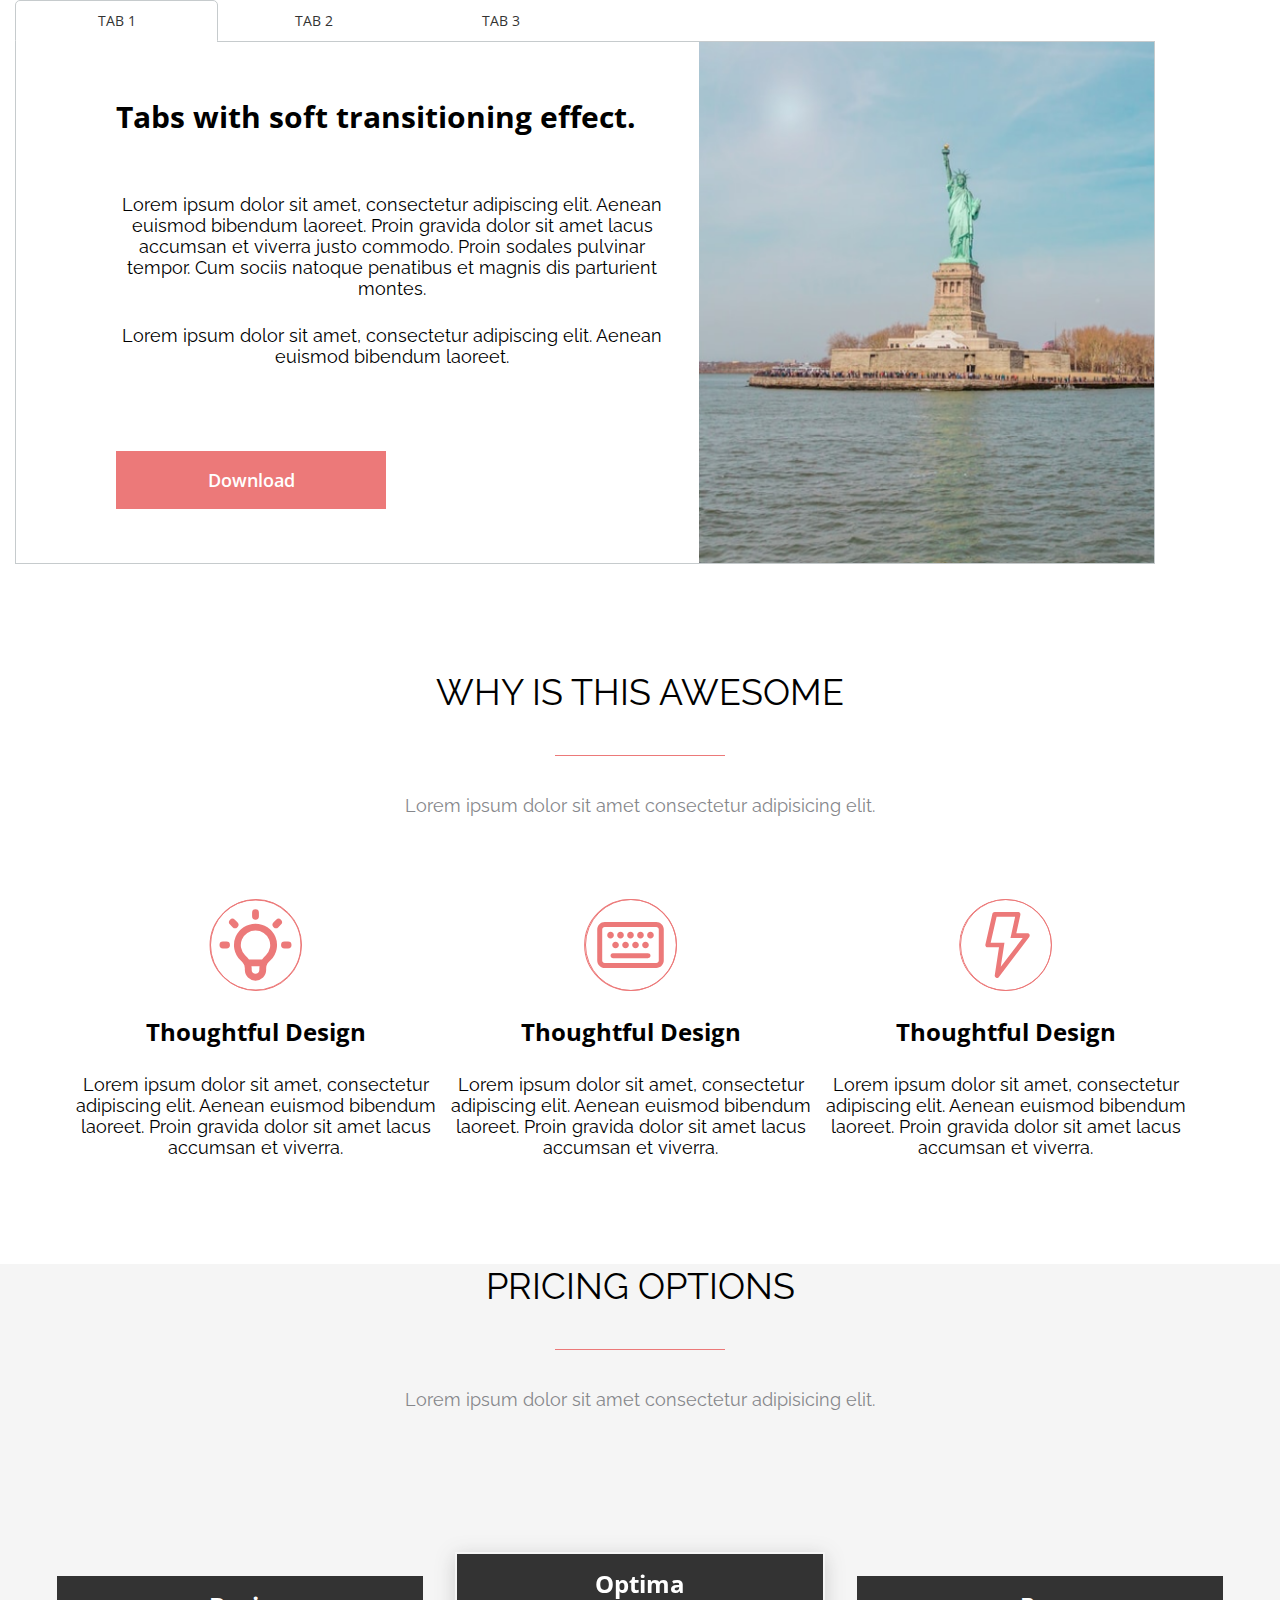
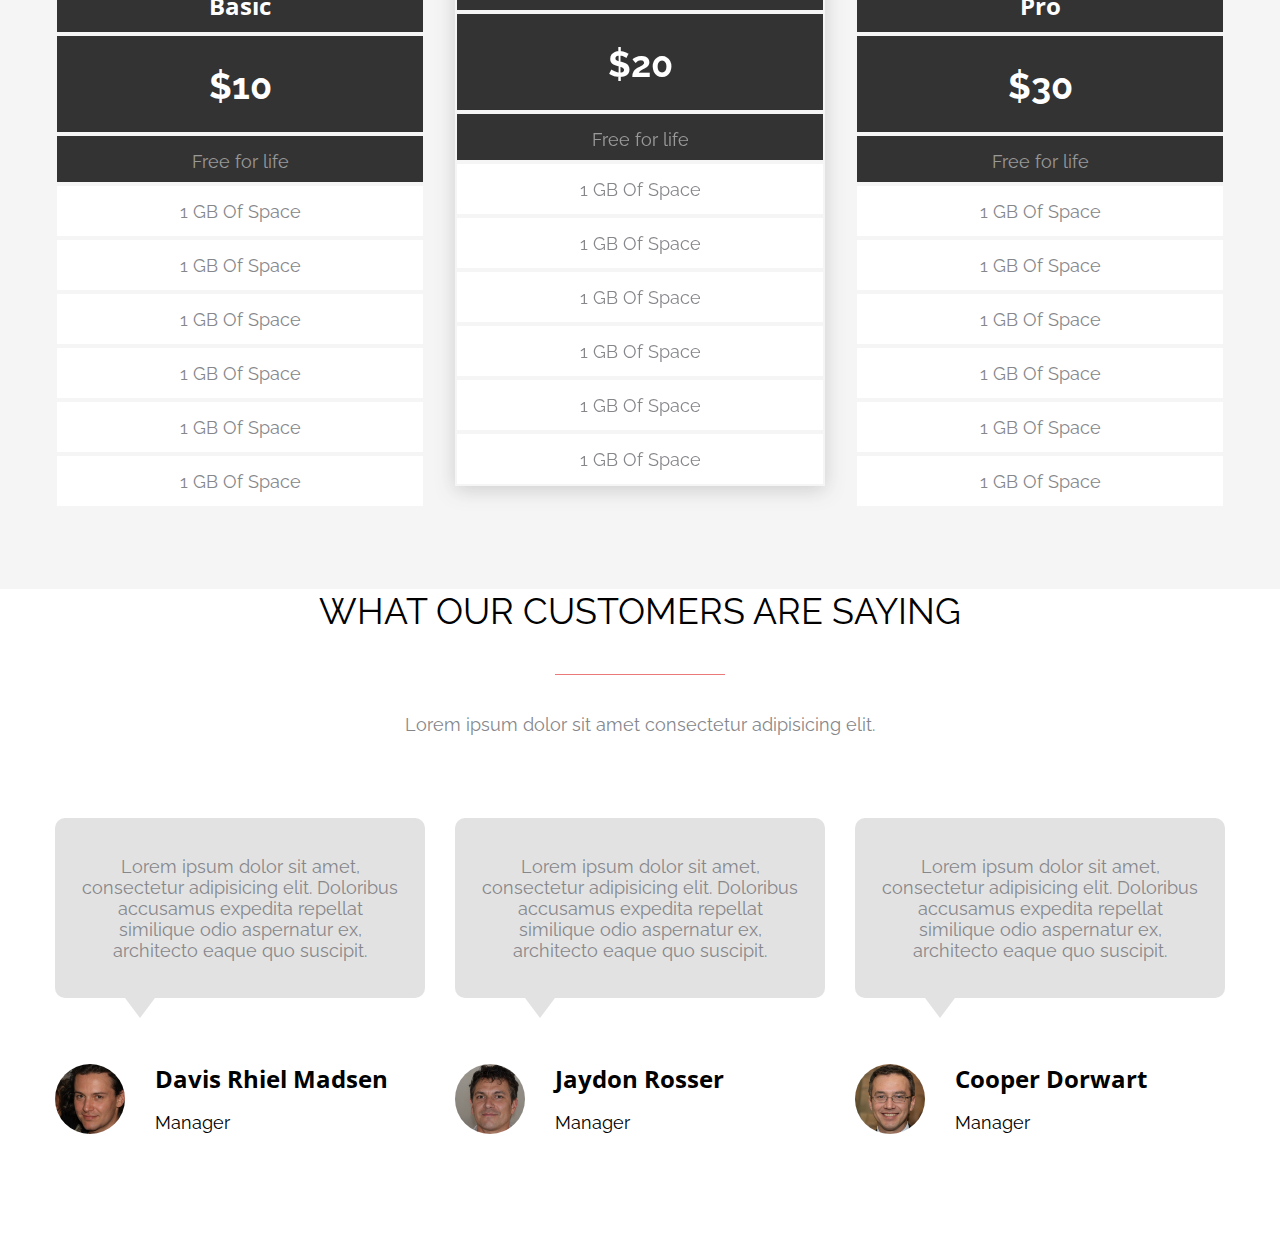
==== axit.html @ 3a36de73 "init(hw_6): added customers section" ====
<!DOCTYPE html>
<html lang="en">
<head>
  <meta charset="UTF-8">
  <meta name="viewport" content="width=device-width, initial-scale=1.0">
  <link rel="preconnect" href="https://fonts.googleapis.com">
  <link rel="preconnect" href="https://fonts.gstatic.com" crossorigin>
  <link href="https://fonts.googleapis.com/css2?family=Open+Sans:wght@700&family=Raleway&display=swap" rel="stylesheet">  
  <link rel="stylesheet" href="styles/style.css">
  <title>Axit</title>
</head>
<body>
  <div class="effect">
    <div class="container">
      <div class="effect__tabs">
        <a class="effect__link effect__link_active" href="#">TAB 1</a>
        <a class="effect__link" href="#">TAB 2</a>
        <a class="effect__link" href="#">TAB 3</a>
      </div>
        <div class="effect__content">
          <div class="effect__info">
            <h2 class="effect__title">Tabs with soft transitioning effect.</h2>
            <p class="effect__text">Lorem ipsum dolor sit amet, consectetur adipiscing elit. Aenean euismod bibendum laoreet. Proin gravida dolor sit amet lacus accumsan et viverra justo commodo. Proin sodales pulvinar tempor. Cum sociis natoque  penatibus et magnis dis parturient montes.
            </p>
            <p class="effect__text">Lorem ipsum dolor sit amet, consectetur adipiscing elit. Aenean euismod  bibendum laoreet.
            </p>
            <button class="effect__button">Download
            </button>
          </div>
          <div class="effect__wrap-img">
            <img class="effect__image" src="effect_img/01.png">
          </div>
        </div>
    </div>
  </div>



 <div class="awesome">
  <div class="container">
    <div class="head">
      <h2 class="head__title">WHY IS THIS AWESOME</h2>
      <p class="head__text">Lorem ipsum dolor sit amet consectetur adipisicing elit.
      </p>
    </div>
    <div class="awesome__wrapper">
        <div class="awesome-column">
          <div class="awesome-column__wrap-img"> 
            <img class="awesome-column__img" src="awesome_img/01.svg">
          </div>
          <h3 class="awesome-column__title">Thoughtful Design</h3>
          <p class="awesome-column__text">Lorem ipsum dolor sit amet, consectetur adipiscing  elit. Aenean euismod bibendum laoreet. Proin gravida  dolor sit amet lacus accumsan et viverra.
          </p>
        </div>
        <div class="awesome-column">
          <div class="awesome-column__wrap-img"> 
            <img class="awesome-column__img" src="awesome_img/02.svg">
          </div>
          <h3 class="awesome-column__title">Thoughtful Design</h3>
          <p class="awesome-column__text">Lorem ipsum dolor sit amet, consectetur adipiscing  elit. Aenean euismod bibendum laoreet. Proin gravida  dolor sit amet lacus accumsan et viverra.
          </p>
        </div>
        <div class="awesome-column">
          <div class="awesome-column__wrap-img"> 
            <img class="awesome-column__img" src="awesome_img/03.svg">
          </div>
          <h3 class="awesome-column__title">Thoughtful Design</h3>
          <p class="awesome-column__text">Lorem ipsum dolor sit amet, consectetur adipiscing  elit. Aenean euismod bibendum laoreet. Proin gravida  dolor sit amet lacus accumsan et viverra.
          </p>
        </div>
    </div>
  </div>
 </div>


  <div class="pricing">
    <div class="container">
      <div class="head">
        <h2 class="head_title">PRICING OPTIONS</h2>
        <p class="head_text">Lorem ipsum dolor sit amet consectetur adipisicing elit.
        </p>
      </div>
    </div>
    <div class="packs">
      <div class="packs_column col-1">
        <div class="packs-column__rectangle rectangle_one" >Basic</div>
        <div class="packs-column__rectangle rectangle_two">$10</div>
        <div class="packs-column__rectangle rectangle_three">Free for life</div>
        <div class="packs-column__rectangle">
          <p class="rectangle_text">1 GB Of Space</p>
        </div>
        <div class="packs-column__rectangle">
          <p class="rectangle_text">1 GB Of Space</p>
        </div>
        <div class="packs-column__rectangle">
          <p class="rectangle_text">1 GB Of Space</p>
        </div>
        <div class="packs-column__rectangle">
          <p class="rectangle_text">1 GB Of Space</p>
        </div>
        <div class="packs-column__rectangle">
          <p class="rectangle_text">1 GB Of Space</p>
        </div>
        <div class="packs-column__rectangle">
          <p class="rectangle_text">1 GB Of Space</p>
        </div>
      </div>
      <div class="packs_column col-2">
        <div class="packs-column__rectangle rectangle_one" >Optima</div>
        <div class="packs-column__rectangle rectangle_two">$20</div>
        <div class="packs-column__rectangle rectangle_three">Free for life</div>
        <div class="packs-column__rectangle">
          <p class="rectangle_text">1 GB Of Space</p>
        </div>
        <div class="packs-column__rectangle">
          <p class="rectangle_text">1 GB Of Space</p>
        </div>
        <div class="packs-column__rectangle">
          <p class="rectangle_text">1 GB Of Space</p>
        </div>
        <div class="packs-column__rectangle">
          <p class="rectangle_text">1 GB Of Space</p>
        </div>
        <div class="packs-column__rectangle">
          <p class="rectangle_text">1 GB Of Space</p>
        </div>
        <div class="packs-column__rectangle">
          <p class="rectangle_text">1 GB Of Space</p>
        </div>
      </div>
      <div class="packs_column col-3">
        <div class="packs-column__rectangle rectangle_one" >Pro</div>
        <div class="packs-column__rectangle rectangle_two">$30</div>
        <div class="packs-column__rectangle rectangle_three">Free for life</div>
        <div class="packs-column__rectangle">
          <p class="rectangle_text">1 GB Of Space</p>
        </div>
        <div class="packs-column__rectangle">
          <p class="rectangle_text">1 GB Of Space</p>
        </div>
        <div class="packs-column__rectangle">
          <p class="rectangle_text">1 GB Of Space</p>
        </div>
        <div class="packs-column__rectangle">
          <p class="rectangle_text">1 GB Of Space</p>
        </div>
        <div class="packs-column__rectangle">
          <p class="rectangle_text">1 GB Of Space</p>
        </div>
        <div class="packs-column__rectangle">
          <p class="rectangle_text">1 GB Of Space</p>
        </div>
      </div>
    </div>
  </div> 


  <div class="customers">
    <div class="container">
      <div class="head">
        <h2 class="head_title">WHAT OUR CUSTOMERS ARE SAYING</h2>
        <p class="head_text">Lorem ipsum dolor sit amet consectetur adipisicing elit.
        </p>
      </div>
    </div>
    <div class="wrapper">
      <div class="column first-col">
        <div class="rec">
          <p>Lorem ipsum dolor sit amet, 
            consectetur adipisicing elit. Doloribus 
            accusamus expedita repellat similique 
            odio aspernatur ex, architecto eaque 
            quo suscipit.</p>
        </div>
        <div class="initials">
          <div class="image">
            <img src="customers_img/01.png" alt="Davis" width="70px"; height="70px">
          </div>
         <div class="text">
          <p class="name">Davis Rhiel Madsen</p>
          <p class="position">Manager</p>
         </div>
        </div>
      </div>
      <div class="column second-col">
        <div class="rec">
          <p>Lorem ipsum dolor sit amet, 
            consectetur adipisicing elit. Doloribus 
            accusamus expedita repellat similique 
            odio aspernatur ex, architecto eaque 
            quo suscipit.</p>
        </div>
        <div class="initials">
          <div class="image">
            <img src="customers_img/02.png" alt="Jaydon" width="70px"; height="70px">
          </div>
          <div class="text">
            <p class="name">Jaydon Rosser</p>
            <p class="position">Manager</p>
           </div>
        </div>
      </div>
      <div class="column third-col">
        <div class="rec">
          <p>Lorem ipsum dolor sit amet, 
            consectetur adipisicing elit. Doloribus 
            accusamus expedita repellat similique 
            odio aspernatur ex, architecto eaque 
            quo suscipit.</p>
        </div>
        <div class="initials">
          <div class="image">
            <img src="customers_img/03.png" alt="Cooper" width="70px"; height="70px">
          </div>
          <div class="text">
            <p class="name">Cooper Dorwart</p>
            <p class="position">Manager</p>
           </div>
        </div>
      </div>
    </div>
  </div>
</body>
</html>
---- styles/style.css ----
*{
  box-sizing: border-box;
  margin: 0;
  padding: 0;
}
.effect {
  margin-bottom: 106px;
  max-width: 1170px;
  width: 100%;
}
.container {
  max-width: 1170px;
  width: 100%;
  margin: 0 auto;
  padding: 0 15px;
}
.effect__tabs{
}
.effect__link {
  color: #333;
  text-align: center;
  font-family: 'Open Sans', sans-serif;
  font-size: 14px;
  font-style: normal;
  font-weight: 400;
  line-height: 19px;
  text-transform: uppercase;
  padding: 10px;
  max-width: 183px;
  width: 100%;
  display: inline-block;
  text-decoration: none;
}

.effect__link_active {
max-width: 203px;
border-radius: 5px 5px 0px 0px;
border: 1px solid #C6CBCD;
position: relative;
}
.effect__link_active::after{
  content: '';
  width: 100%;
  height: 5px;
  display: block;
  background-color: #FFF;
  position: absolute;
  left: 0;
  bottom: -3px;
  border-bottom: #FFF;
}
.effect__content {
  border: 1px solid #C6CBCD;
  display: flex;
}
.effect__info{
  width: 60%;
  padding: 55px 30px 54px 100px;
}
.effect__title{
color: #000;
font-family: 'Open Sans', sans-serif;
font-size: 30px;
font-style: normal;
font-weight: 700;
line-height: 40px;
margin-bottom: 57px;
}
.effect__text {
  color: #000;
font-family: 'Raleway', sans-serif;
font-size: 18px;
font-style: normal;
font-weight: 400;
line-height: 21px;
margin-bottom: 26px;
}
.effect__text:nth-last-of-type(1){
  margin-bottom: 84px;
}
.effect__button{
  max-width: 270px;
  width: 100%;
font-family: 'Open Sans', sans-serif;
font-size: 18px;
font-style: normal;
font-weight: 600;
line-height: 24px;
background: #EC7979;
color: #fff;
border: none;
padding: 17px;
}
.effect__wrap-img{
  display: inline-block;
  width: 40%;
}
.effect__image{
  width: 100%;
  height: 100%;
}




.awesome {
  margin-bottom: 106px;
}
.container {
  max-width: 1170px;
  width: 100%;
  margin: 0 auto;
  padding: 0 15px;
}
.head {
  margin-bottom: 92px;
}
.head__title {
  text-align: center;
  font-family: 'Raleway', 'sans-serif';
  font-size: 36px;
  font-weight: 400;
  line-height: 45px;
  margin-bottom: 80px;
  position: relative;
}
.head__title::after{
  content: '';
  width: 170px;
  height: 1px;
  background-color: #EC7979;
  display: block;
  position: absolute;
  left: calc(50% - 85px);
  top: calc(100% + 40px);
}
.head__text {
  color: #86878B;
  text-align: center;
  font-family: 'Raleway', 'sans-serif';
  font-size: 18px;
  font-style: normal;
  font-weight: 400;
  line-height: 21px;
}
.awesome__wrapper {
}
.awesome-column {
  max-width: 371px;
  display: inline-block;

}
.awesome-column__wrap-img {
  display: flex;
  align-items: center;
  justify-content: center;
  border-radius: 50%;
  margin: 0 auto 24px;
  max-width: 92px;
  height: 92px;
  border: 1px solid #EC7979;
}
.awesome-column__img {
  width: 92.249px;
  height: 92px;
  flex-shrink: 0;
  display: inline-block;
}
.awesome-column__title {
  color: #000;
  text-align: center;
  font-family: 'Open Sans', 'sans-serif';
  font-size: 24px;
  font-style: normal;
  font-weight: 700;
  line-height: 33px;
  text-transform: capitalize;
  margin-bottom: 26px;
}
.awesome-column__text {
  color: #000;
  text-align: center;
  font-family: 'Raleway', 'sans-serif';
  font-size: 18px;
  font-style: normal;
  font-weight: 400;
  line-height: 21px;
}



.pricing {
  background-color: #F5F5F5;
  max-width: 1510px;
  width: 100%;
  flex-shrink: 0;
}
.container {
  max-width: 1170px;
  width: 100%;
  margin: 0 auto;
  padding: 0 15px;
}
.head {
}
.head_title {
  text-align: center;
  font-family: 'Raleway', sans-serif;
  font-size: 36px;
  font-weight: 400;
  line-height: 45px;
  margin-bottom: 80px;
  position: relative;
}
.head_title::after{
  content: '';
  width: 170px;
  height: 1px;
  background-color: #EC7979;
  display: block;
  position: absolute;
  left: calc(50% - 85px);
  top: calc(100% + 40px);
}
.head_text {
  color: #86878B;
  text-align: center;
  font-family: 'Raleway', sans-serif;
  font-size: 18px;
  font-style: normal;
  font-weight: 400;
  line-height: 21px;
}


.packs {
  display: flex;
  justify-content: center;
  align-items: center;
}
.packs_column {
  max-width: 371px;
  display: inline-block;
}
.packs-column__rectangle {
  width: 370px;
  flex-direction: column;
  justify-content: center;
  border: 2px solid #F5F5F5;
  background: #FFF;
}
.col-2 {
  margin: 59px 30px 103px 30px;
  filter: drop-shadow(0px 4px 10px rgba(51, 51, 51, 0.20));
}
.rectangle_one{
  height: 60px;
  background: #333;
  color: #FFF;
  text-align: center;
  padding: 13px 0;
  font-family: 'Open Sans', sans-serif;
  font-size: 24px;
  font-style: normal;
  font-weight: 700;
  line-height: 33px;
  text-transform: capitalize;
}
.rectangle_two {
  height: 100px;
  background: #333;
  text-align: center;
  padding: 29px 0;
  color: #FFF;
  font-family: 'Raleway' , sans-serif;
  font-size: 36px;
  font-style: normal;
  font-weight: 700;
  line-height: 42.26px;
}
.rectangle_three {
  height: 50px;
  background: #333;
  color: rgba(255, 255, 255, 0.50);
  text-align: center;
  padding: 15px 0 14px;
  font-family: 'Raleway' , sans-serif;
  font-size: 18px;
  font-style: normal;
  font-weight: 400;
  line-height: 21px;
}
.rectangle_text {
  color: #86878B;
  text-align: center;
  padding: 15px 0 14px;
  font-family: 'Raleway', sans-serif;
  font-size: 18px;
  font-style: normal;
  font-weight: 400;
  line-height: 21px;
  text-transform: capitalize;
}



.customers {
  margin-bottom: 106px;
}
.container {
  max-width: 1170px;
  width: 100%;
  margin: 0 auto;
  padding: 0 15px;
}
.head {
  margin-bottom: 83px;
}
.head__title {
  text-align: center;
  font-family: 'Raleway', 'sans-serif';
  font-size: 36px;
  font-weight: 400;
  line-height: 45px;
  margin-bottom: 80px;
  position: relative;
}
.head__title::after{
  content: '';
  width: 170px;
  height: 1px;
  background-color: #EC7979;
  display: block;
  position: absolute;
  left: calc(50% - 85px);
  top: calc(100% + 40px);
}
.head__text {
  color: #86878B;
  text-align: center;
  font-family: 'Raleway', 'sans-serif';
  font-size: 18px;
  font-style: normal;
  font-weight: 400;
  line-height: 21px;
}
.wrapper {
  display: flex;
  justify-content: center;
  align-items: center;
}
.column{
  max-width: 370px;
  width: 100%;
  display: inline-block;
  flex-shrink: 0;
}
.second-col{
  margin: 0 30px;
}
.rec{
  width: 370px;
  height: 180px;
  flex-shrink: 0;
  border-radius: 10px;
  background: #E2E2E2;
  padding: 38px 25px 37px;
  margin-bottom: 66px;
  position: relative;
}
.rec::after{
  content: '';
  position: absolute;
  width: 0;
  height: 0;
	border-left: 15px solid transparent;
	border-right: 15px solid transparent;
	border-top: 20px solid #E2E2E2;
  top: 100%;
  left: 70px;
}
p{
  color: #86878B;
  text-align: center;
  font-family: 'Raleway', 'sans-serif';
  font-style: normal;
  font-size: 18px;
  font-weight: 400;
  line-height: 21px; /* 116.667% */
}
.initials {
  display: flex;
}
.image {
  width: 70px;
  height: 70px;
  flex-shrink: 0;
  border-radius: 50%;
  overflow: hidden;
}
.text{
  width: 270px;
  margin-left: 30px;
}
.name {
  text-align: left;
  margin-bottom: 18px;
  display: flex;
  flex-direction: column;
  justify-content: center;
  flex-shrink: 0;
  color: #000;
  font-family: 'Open Sans', 'sans-serif';
  font-size: 24px;
  font-weight: 700;
  line-height: 30px; /* 125% */
  text-transform: capitalize;
}
.position{
  text-align: left;
  color: #000;
  font-family: 'Raleway', 'sans-serif';
  font-size: 18px;
  font-style: normal;
  font-weight: 400;
  line-height: normal;
}
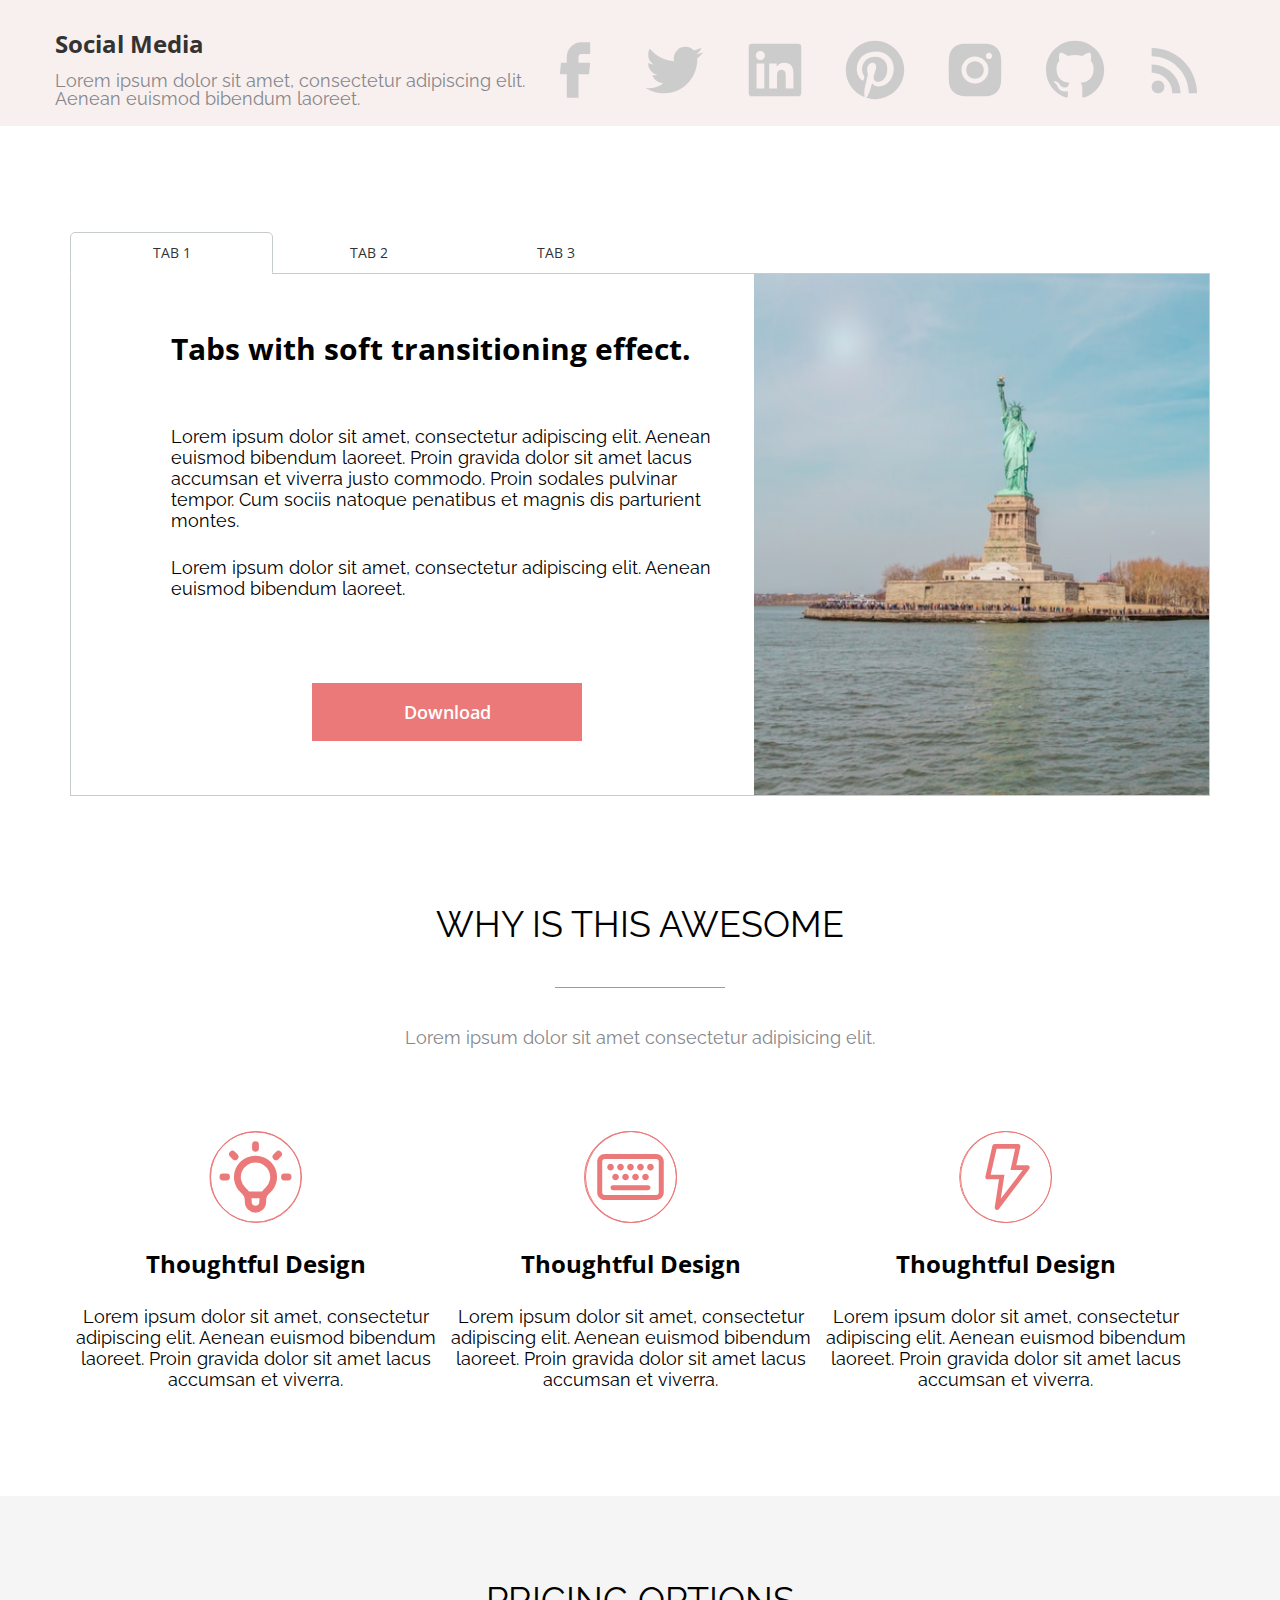
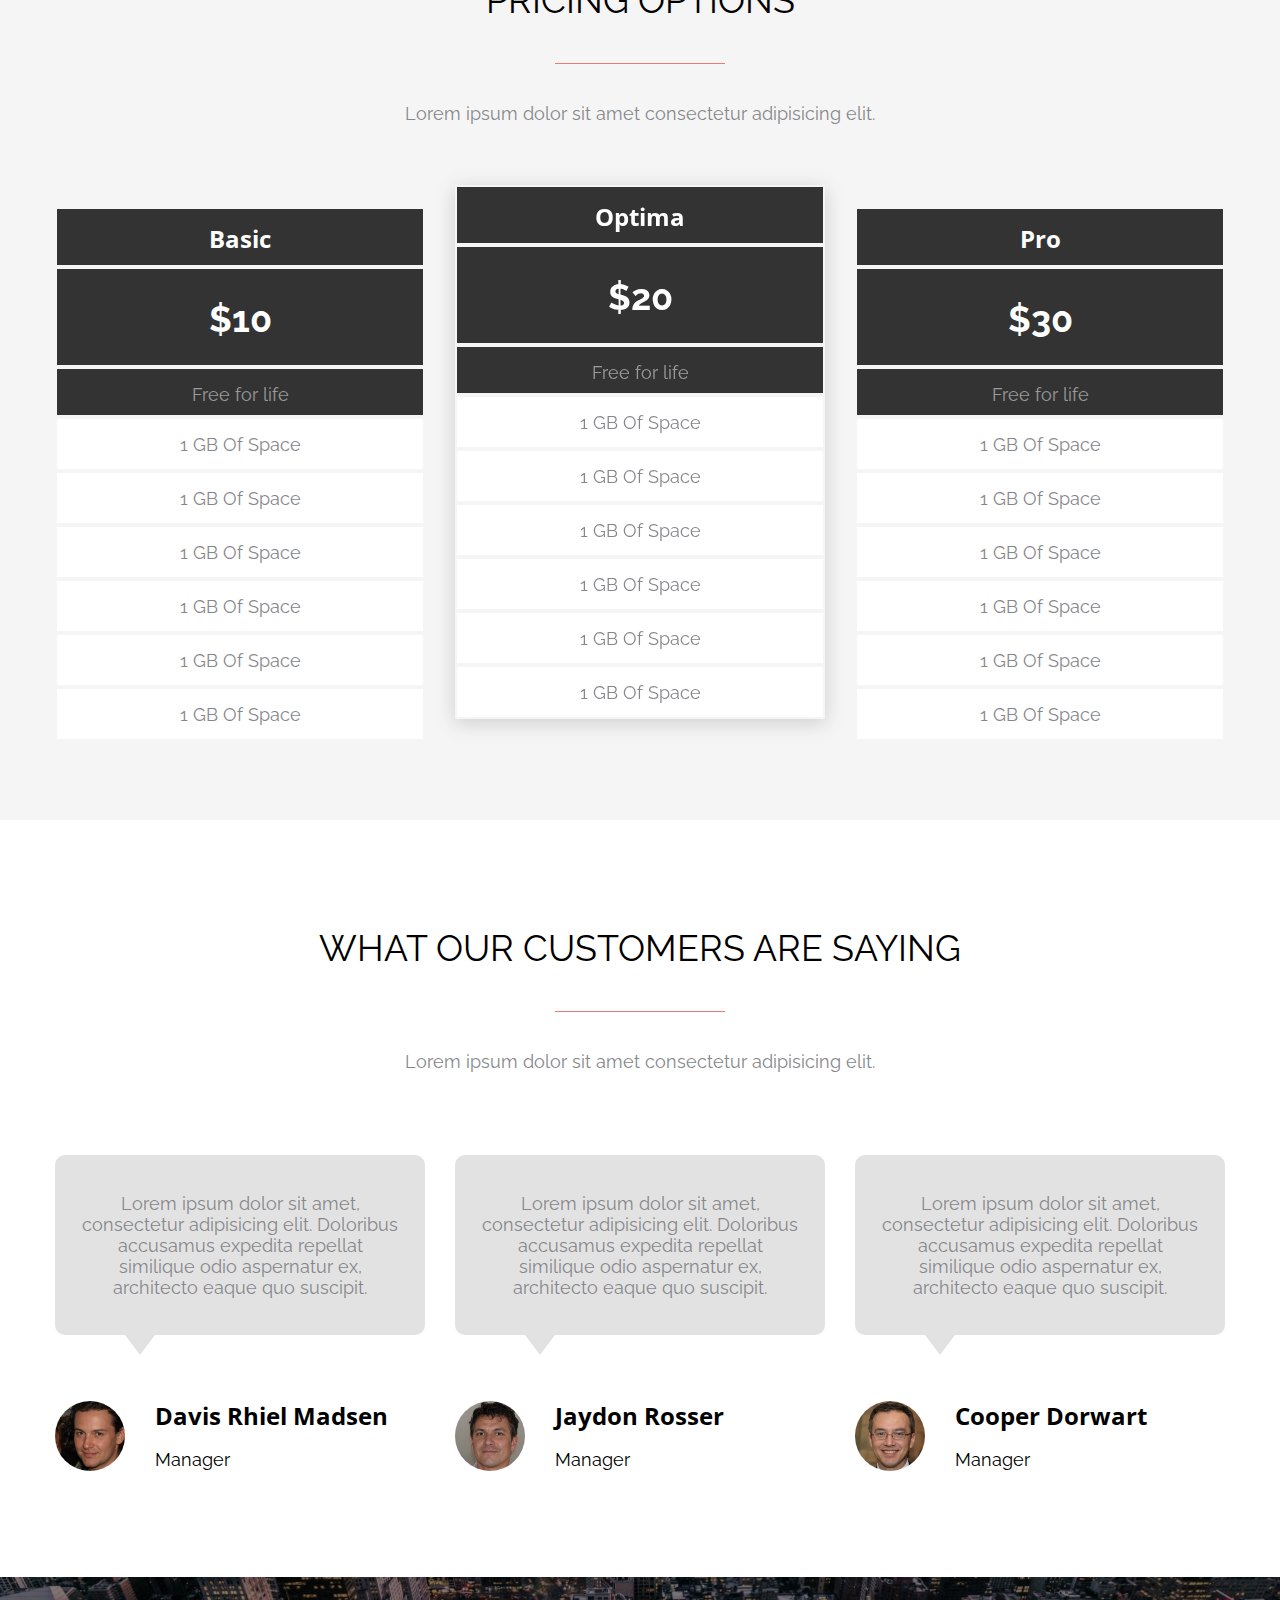
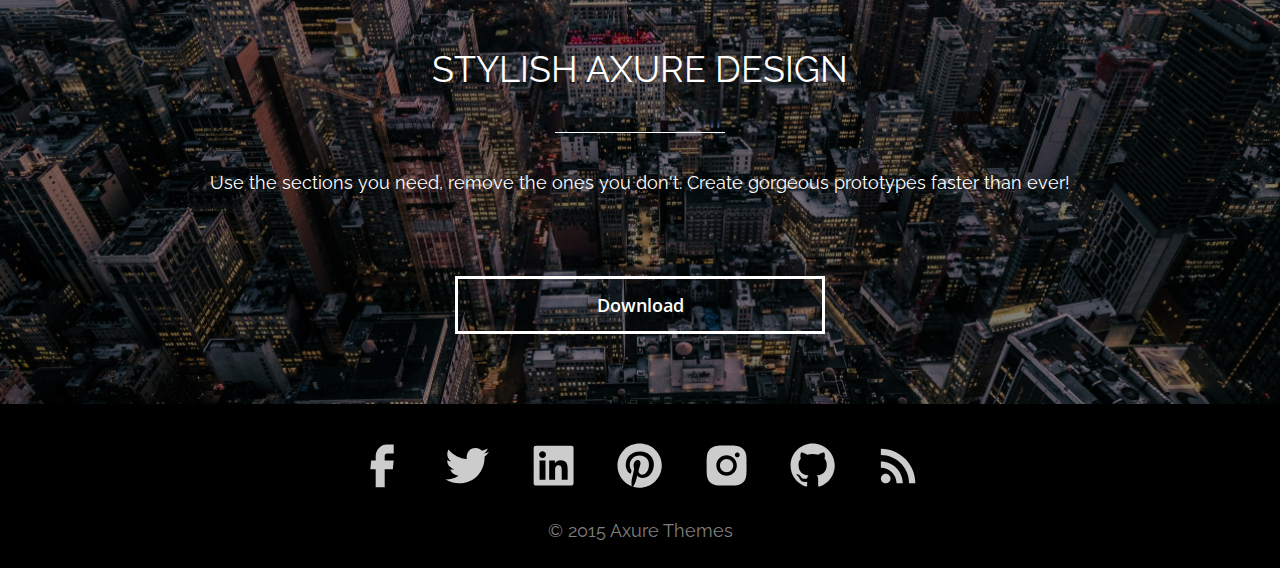
==== commit 2dd897bd: "fix: added margins" ====
--- a/axit.html
+++ b/axit.html
@@ -10,6 +10,59 @@
   <title>Axit</title>
 </head>
 <body>
+
+<div class="media">
+  <div class="media_container">
+    <div class="media_text">
+      <h4 class="media_headline">Social Media</h4>
+      <p class="media_lorem">Lorem ipsum dolor sit amet, consectetur adipiscing elit. 
+        Aenean euismod bibendum laoreet.</p>
+    </div>
+    <div class="media_icons">
+      <div class="icon_header">
+        <svg xmlns="http://www.w3.org/2000/svg" width="70" height="70" viewBox="0 0 70 70" fill="none">
+          <path d="M26.827 62.7083H38.4937V39.3458H49.0054L50.1604 27.7375H38.4937V21.875C38.4937 21.1014 38.801 20.3595 39.348 19.8126C39.895 19.2656 40.6368 18.9583 41.4104 18.9583H50.1604V7.29163H41.4104C37.5426 7.29163 33.8333 8.82808 31.0984 11.563C28.3635 14.2979 26.827 18.0072 26.827 21.875V27.7375H20.9937L19.8387 39.3458H26.827V62.7083Z" fill="#CCCCCC"/>
+        </svg>
+      </div>
+      <div class="icon_header">
+        <svg xmlns="http://www.w3.org/2000/svg" width="70" height="70" viewBox="0 0 70 70" fill="none">
+          <path d="M57.2629 23.3247C57.3008 23.8351 57.3008 24.3426 57.3008 24.8501C57.3008 40.3813 45.4796 58.278 23.8758 58.278C17.22 58.278 11.0367 56.3501 5.83333 53.0018C6.77833 53.1097 7.68833 53.1476 8.67125 53.1476C13.9591 53.1604 19.0973 51.3922 23.2575 48.128C20.8058 48.0836 18.4292 47.2748 16.4594 45.8143C14.4897 44.3539 13.0252 42.3148 12.2704 39.9818C12.9967 40.0897 13.7258 40.1626 14.49 40.1626C15.5429 40.1626 16.6017 40.0168 17.5846 39.763C14.9239 39.2258 12.5314 37.7836 10.8139 35.6817C9.09639 33.5797 8.15994 30.9478 8.16375 28.2334V28.0876C9.73 28.9597 11.5471 29.5051 13.4721 29.578C11.8594 28.5064 10.5371 27.0522 9.62307 25.3453C8.70905 23.6384 8.23175 21.7317 8.23375 19.7955C8.23375 17.6138 8.81417 15.613 9.83208 13.8688C12.7842 17.5001 16.4661 20.4709 20.6393 22.5887C24.8126 24.7065 29.3841 25.924 34.0579 26.1626C33.8771 25.2876 33.7662 24.3805 33.7662 23.4705C33.7655 21.9275 34.0688 20.3994 34.659 18.9737C35.2491 17.548 36.1145 16.2526 37.2055 15.1615C38.2966 14.0704 39.5921 13.205 41.0178 12.6149C42.4435 12.0248 43.9716 11.7214 45.5146 11.7222C48.8979 11.7222 51.9517 13.1397 54.0983 15.4322C56.7285 14.9236 59.2507 13.9634 61.5533 12.5943C60.6766 15.3091 58.8401 17.6112 56.3879 19.0693C58.7206 18.8032 61.0004 18.1897 63.1517 17.2493C61.545 19.5916 59.554 21.6457 57.2629 23.3247Z" fill="#CCCCCC"/>
+        </svg>
+      </div>
+      <div class="icon_header">
+        <svg xmlns="http://www.w3.org/2000/svg" width="70" height="70" viewBox="0 0 70 70" fill="none">
+          <path d="M58.3333 8.75H11.6667C10.8931 8.75 10.1513 9.05729 9.60427 9.60427C9.05729 10.1513 8.75 10.8931 8.75 11.6667V58.3333C8.75 59.1069 9.05729 59.8488 9.60427 60.3957C10.1513 60.9427 10.8931 61.25 11.6667 61.25H58.3333C59.1069 61.25 59.8488 60.9427 60.3957 60.3957C60.9427 59.8488 61.25 59.1069 61.25 58.3333V11.6667C61.25 10.8931 60.9427 10.1513 60.3957 9.60427C59.8488 9.05729 59.1069 8.75 58.3333 8.75ZM24.3221 53.4829H16.5287V28.4287H24.3221V53.4829ZM20.4254 25.0075C19.228 25.0075 18.0796 24.5318 17.2328 23.6851C16.3861 22.8384 15.9104 21.69 15.9104 20.4925C15.9104 19.295 16.3861 18.1466 17.2328 17.2999C18.0796 16.4532 19.228 15.9775 20.4254 15.9775C21.6229 15.9775 22.7713 16.4532 23.618 17.2999C24.4647 18.1466 24.9404 19.295 24.9404 20.4925C24.9404 21.69 24.4647 22.8384 23.618 23.6851C22.7713 24.5318 21.6229 25.0075 20.4254 25.0075ZM53.4858 53.4829H45.7012V41.3C45.7012 38.395 45.6488 34.6588 41.6529 34.6588C37.5988 34.6588 36.9833 37.8263 36.9833 41.0958V53.4858H29.2046V28.4317H36.6713V31.8558H36.7792C37.8146 29.8871 40.3579 27.8104 44.1408 27.8104C52.0275 27.8104 53.4829 32.9963 53.4829 39.7454V53.4829H53.4858Z" fill="#CCCCCC"/>
+        </svg>
+      </div>
+      <div class="icon_header">
+        <svg xmlns="http://www.w3.org/2000/svg" width="70" height="70" viewBox="0 0 70 70" fill="none">
+          <path d="M26.3667 62.8251C29.1667 63.6709 31.9958 64.1667 35 64.1667C42.7355 64.1667 50.1541 61.0938 55.6239 55.624C61.0938 50.1542 64.1667 42.7355 64.1667 35C64.1667 31.1698 63.4123 27.3771 61.9465 23.8384C60.4807 20.2998 58.3323 17.0845 55.6239 14.3761C52.9156 11.6677 49.7003 9.51932 46.1616 8.05355C42.6229 6.58779 38.8302 5.83337 35 5.83337C31.1698 5.83337 27.3771 6.58779 23.8384 8.05355C20.2997 9.51932 17.0844 11.6677 14.376 14.3761C8.90624 19.8459 5.83333 27.2646 5.83333 35C5.83333 47.3959 13.6208 58.0417 24.6167 62.2417C24.3542 59.9667 24.0917 56.2042 24.6167 53.6084L27.9708 39.2C27.9708 39.2 27.125 37.5084 27.125 34.825C27.125 30.8 29.6333 27.7959 32.4917 27.7959C35 27.7959 36.1667 29.6334 36.1667 31.9959C36.1667 34.5042 34.5042 38.0917 33.6583 41.5334C33.1625 44.3917 35.175 46.9 38.0917 46.9C43.2833 46.9 47.3083 41.3584 47.3083 33.5417C47.3083 26.5417 42.2917 21.7584 35.0875 21.7584C26.8625 21.7584 22.0208 27.8834 22.0208 34.3292C22.0208 36.8375 22.8375 39.375 24.1792 41.0375C24.4417 41.2125 24.4417 41.4459 24.3542 41.8834L23.5083 45.0625C23.5083 45.5584 23.1875 45.7334 22.6917 45.3834C18.9583 43.75 16.8 38.4417 16.8 34.1542C16.8 24.9375 23.3333 16.5667 35.9333 16.5667C45.9667 16.5667 53.7833 23.7709 53.7833 33.3375C53.7833 43.3709 47.5708 51.4209 38.675 51.4209C35.8458 51.4209 33.075 49.9042 32.0833 48.125L30.1292 55.0375C29.4583 57.5459 27.6208 60.9 26.3667 62.9125V62.8251Z" fill="#CCCCCC"/>
+        </svg>
+      </div>
+      <div class="icon_header">
+        <svg xmlns="http://www.w3.org/2000/svg" width="70" height="70" viewBox="0 0 70 70" fill="none">
+          <path d="M61.0956 24.2228C61.0661 22.0138 60.6526 19.8267 59.8735 17.7595C59.1978 16.0157 58.1659 14.4321 56.8436 13.1098C55.5212 11.7875 53.9376 10.7555 52.1939 10.0799C50.1532 9.31383 47.9973 8.89962 45.8181 8.85487C43.0122 8.72946 42.1226 8.69446 35.0001 8.69446C27.8776 8.69446 26.9647 8.69446 24.1793 8.85487C22.001 8.89995 19.8462 9.31416 17.8064 10.0799C16.0624 10.7551 14.4785 11.7868 13.1562 13.1092C11.8338 14.4316 10.802 16.0155 10.1268 17.7595C9.35923 19.7986 8.94592 21.9539 8.90473 24.1324C8.77931 26.9411 8.74139 27.8307 8.74139 34.9532C8.74139 42.0757 8.74139 42.9857 8.90473 45.774C8.94848 47.9557 9.35973 50.1082 10.1268 52.1528C10.8031 53.8963 11.8357 55.4795 13.1585 56.8013C14.4813 58.1231 16.0653 59.1545 17.8093 59.8295C19.8435 60.6263 21.9987 61.0701 24.1822 61.142C26.991 61.2674 27.8806 61.3053 35.0031 61.3053C42.1256 61.3053 43.0385 61.3053 45.8239 61.142C48.0031 61.099 50.1591 60.6858 52.1997 59.9199C53.943 59.2434 55.5262 58.2112 56.8484 56.889C58.1707 55.5668 59.2029 53.9836 59.8793 52.2403C60.6464 50.1986 61.0576 48.0461 61.1014 45.8615C61.2268 43.0557 61.2647 42.1661 61.2647 35.0407C61.2589 27.9182 61.2589 27.014 61.0956 24.2228ZM34.9826 48.4224C27.5335 48.4224 21.4989 42.3878 21.4989 34.9386C21.4989 27.4895 27.5335 21.4549 34.9826 21.4549C38.5588 21.4549 41.9884 22.8755 44.5171 25.4042C47.0458 27.9329 48.4664 31.3625 48.4664 34.9386C48.4664 38.5147 47.0458 41.9444 44.5171 44.4731C41.9884 47.0018 38.5588 48.4224 34.9826 48.4224ZM49.0031 24.1003C48.5901 24.1007 48.181 24.0196 47.7994 23.8617C47.4177 23.7039 47.071 23.4723 46.7789 23.1802C46.4869 22.8882 46.2553 22.5414 46.0974 22.1598C45.9396 21.7782 45.8585 21.3691 45.8589 20.9561C45.8589 20.5434 45.9402 20.1348 46.0981 19.7535C46.2561 19.3722 46.4875 19.0257 46.7794 18.7339C47.0712 18.4421 47.4176 18.2106 47.7989 18.0526C48.1802 17.8947 48.5889 17.8134 49.0016 17.8134C49.4143 17.8134 49.823 17.8947 50.2043 18.0526C50.5856 18.2106 50.932 18.4421 51.2238 18.7339C51.5157 19.0257 51.7472 19.3722 51.9051 19.7535C52.063 20.1348 52.1443 20.5434 52.1443 20.9561C52.1443 22.6945 50.7385 24.1003 49.0031 24.1003Z" fill="#CCCCCC"/>
+          <path d="M34.9829 43.6974C39.8202 43.6974 43.7416 39.776 43.7416 34.9387C43.7416 30.1014 39.8202 26.1799 34.9829 26.1799C30.1456 26.1799 26.2242 30.1014 26.2242 34.9387C26.2242 39.776 30.1456 43.6974 34.9829 43.6974Z" fill="#CCCCCC"/>
+        </svg>
+      </div>
+      <div class="icon_header">
+        <svg xmlns="http://www.w3.org/2000/svg" width="70" height="70" viewBox="0 0 70 70" fill="none">
+          <path fill-rule="evenodd" clip-rule="evenodd" d="M35.0754 5.83337C19.0074 5.83337 5.98453 18.8563 5.98453 34.9242C5.98453 47.775 14.3174 58.6805 25.8791 62.5305C27.3345 62.793 27.8595 61.8975 27.8595 61.1275C27.8595 60.4363 27.8362 58.6046 27.8274 56.1809C19.7337 57.9367 18.0245 52.2784 18.0245 52.2784C16.7062 48.9184 14.7958 48.023 14.7958 48.023C12.1562 46.2175 14.997 46.2584 14.997 46.2584C17.9195 46.4625 19.4508 49.2567 19.4508 49.2567C22.0466 53.7017 26.2641 52.4184 27.9149 51.6746C28.1804 49.7934 28.9387 48.51 29.767 47.7838C23.3095 47.0517 16.5195 44.555 16.5195 33.4046C16.5195 30.2342 17.6541 27.6325 19.5062 25.6025C19.2116 24.8646 18.2054 21.9042 19.7949 17.9025C19.7949 17.9025 22.2362 17.118 27.7924 20.8805C30.1654 20.2349 32.6132 19.9054 35.0724 19.9005C37.5317 19.9044 39.9797 20.234 42.3524 20.8805C47.9116 17.115 50.3499 17.9025 50.3499 17.9025C51.9395 21.9042 50.942 24.8646 50.6387 25.6025C52.5054 27.6325 53.6254 30.2313 53.6254 33.4046C53.6254 44.5842 46.8295 47.04 40.3487 47.7605C41.3841 48.6588 42.3174 50.4321 42.3174 53.1446C42.3174 57.0355 42.2824 60.1738 42.2824 61.1275C42.2824 61.9063 42.8016 62.8105 44.2862 62.5246C55.842 58.6688 64.1662 47.7721 64.1662 34.9242C64.1662 18.8563 51.1433 5.83337 35.0754 5.83337Z" fill="#CCCCCC"/>
+        </svg>
+      </div>
+      <div class="icon_header">
+        <svg xmlns="http://www.w3.org/2000/svg" width="70" height="70" viewBox="0 0 70 70" fill="none">
+          <path d="M18.025 58.3334C21.5366 58.3334 24.3834 55.4866 24.3834 51.975C24.3834 48.4634 21.5366 45.6167 18.025 45.6167C14.5134 45.6167 11.6667 48.4634 11.6667 51.975C11.6667 55.4866 14.5134 58.3334 18.025 58.3334Z" fill="#CCCCCC"/>
+          <path d="M11.6667 12.9498V21.204C32.1709 21.204 48.7959 37.829 48.7959 58.3332H57.05C57.05 33.279 36.7209 12.9498 11.6667 12.9498ZM11.6667 29.4582V37.7123C23.0417 37.7123 32.2875 46.9582 32.2875 58.3332H40.5417C40.5417 42.379 27.6209 29.4582 11.6667 29.4582Z" fill="#CCCCCC"/>
+        </svg>
+      </div>
+    </div>
+  </div>
+</div>
+
+
+
+
   <div class="effect">
     <div class="container">
       <div class="effect__tabs">
@@ -73,11 +126,12 @@
  </div>
 
 
+
   <div class="pricing">
     <div class="container">
       <div class="head">
-        <h2 class="head_title">PRICING OPTIONS</h2>
-        <p class="head_text">Lorem ipsum dolor sit amet consectetur adipisicing elit.
+        <h2 class="head__title">PRICING OPTIONS</h2>
+        <p class="head__text">Lorem ipsum dolor sit amet consectetur adipisicing elit.
         </p>
       </div>
     </div>
@@ -155,18 +209,19 @@
   </div> 
 
 
+
   <div class="customers">
     <div class="container">
       <div class="head">
-        <h2 class="head_title">WHAT OUR CUSTOMERS ARE SAYING</h2>
-        <p class="head_text">Lorem ipsum dolor sit amet consectetur adipisicing elit.
+        <h2 class="head__title">WHAT OUR CUSTOMERS ARE SAYING</h2>
+        <p class="head__text">Lorem ipsum dolor sit amet consectetur adipisicing elit.
         </p>
       </div>
     </div>
     <div class="wrapper">
       <div class="column first-col">
         <div class="rec">
-          <p>Lorem ipsum dolor sit amet, 
+          <p class="cust_text">Lorem ipsum dolor sit amet, 
             consectetur adipisicing elit. Doloribus 
             accusamus expedita repellat similique 
             odio aspernatur ex, architecto eaque 
@@ -184,7 +239,7 @@
       </div>
       <div class="column second-col">
         <div class="rec">
-          <p>Lorem ipsum dolor sit amet, 
+          <p class="cust_text">Lorem ipsum dolor sit amet, 
             consectetur adipisicing elit. Doloribus 
             accusamus expedita repellat similique 
             odio aspernatur ex, architecto eaque 
@@ -202,7 +257,7 @@
       </div>
       <div class="column third-col">
         <div class="rec">
-          <p>Lorem ipsum dolor sit amet, 
+          <p class="cust_text">Lorem ipsum dolor sit amet, 
             consectetur adipisicing elit. Doloribus 
             accusamus expedita repellat similique 
             odio aspernatur ex, architecto eaque 
@@ -220,5 +275,62 @@
       </div>
     </div>
   </div>
+
+
+
+  <div class="design">
+    <div class="container">
+      <div class="head">
+        <h2 class="head_title">STYLISH AXURE DESIGN</h2>
+        <p class="head_text">Use the sections you need, remove the ones you don't.  Create gorgeous prototypes faster than ever!
+        </p>
+      </div>
+    </div>
+    <button>Download</button>
+  </div>
+
+
+  <footer>
+    <div class="icons">
+      <div class="icon_footer">
+        <svg xmlns="http://www.w3.org/2000/svg" width="54" height="54" viewBox="0 0 70 70" fill="none">
+          <path d="M26.827 62.7083H38.4936V39.3458H49.0053L50.1603 27.7375H38.4936V21.875C38.4936 21.1014 38.8009 20.3595 39.3479 19.8126C39.8949 19.2656 40.6367 18.9583 41.4103 18.9583H50.1603V7.29163H41.4103C37.5425 7.29163 33.8332 8.82808 31.0983 11.563C28.3634 14.2979 26.827 18.0072 26.827 21.875V27.7375H20.9936L19.8386 39.3458H26.827V62.7083Z" fill="#CCCCCC"/>
+        </svg>
+      </div>
+      <div class="icon_footer">
+        <svg xmlns="http://www.w3.org/2000/svg" width="54" height="54" viewBox="0 0 54 54" fill="none">
+          <path d="M43.5198 17.7268C43.5486 18.1148 43.5486 18.5005 43.5486 18.8862C43.5486 30.6899 34.5645 44.2914 18.1456 44.2914C13.0872 44.2914 8.38785 42.8262 4.43332 40.2814C5.15152 40.3634 5.84312 40.3923 6.59014 40.3923C10.6089 40.402 14.5139 39.0581 17.6757 36.5774C15.8124 36.5436 14.0062 35.9289 12.5092 34.819C11.0122 33.709 9.89914 32.1593 9.3255 30.3862C9.87745 30.4682 10.4316 30.5237 11.0124 30.5237C11.8126 30.5237 12.6173 30.4128 13.3643 30.22C11.3421 29.8117 9.52384 28.7156 8.21854 27.1182C6.91325 25.5207 6.20154 23.5204 6.20444 21.4575V21.3467C7.39479 22.0094 8.77577 22.424 10.2388 22.4794C9.01315 21.6649 8.00818 20.5598 7.31352 19.2625C6.61886 17.9653 6.25611 16.5162 6.25764 15.0447C6.25764 13.3866 6.69875 11.866 7.47237 10.5404C9.71594 13.3002 12.5142 15.558 15.6859 17.1675C18.8575 18.777 22.3319 19.7024 25.884 19.8837C25.7466 19.2187 25.6623 18.5293 25.6623 17.8377C25.6618 16.665 25.8923 15.5036 26.3408 14.4201C26.7893 13.3366 27.447 12.352 28.2762 11.5228C29.1054 10.6936 30.09 10.0359 31.1735 9.58741C32.257 9.13891 33.4184 8.90835 34.5911 8.90894C37.1624 8.90894 39.4832 9.98624 41.1147 11.7285C43.1136 11.342 45.0306 10.6123 46.7805 9.57172C46.1142 11.635 44.7185 13.3846 42.8548 14.4927C44.6277 14.2905 46.3603 13.8243 47.9953 13.1095C46.7742 14.8897 45.261 16.4508 43.5198 17.7268Z" fill="#CCCCCC"/>
+        </svg>
+      </div>
+      <div class="icon_footer">
+        <svg xmlns="http://www.w3.org/2000/svg" width="54" height="54" viewBox="0 0 54 54" fill="none">
+          <path d="M44.3333 6.6499H8.86667C8.27877 6.6499 7.71495 6.88344 7.29925 7.29915C6.88354 7.71485 6.65 8.27867 6.65 8.86657V44.3332C6.65 44.9211 6.88354 45.4849 7.29925 45.9007C7.71495 46.3164 8.27877 46.5499 8.86667 46.5499H44.3333C44.9212 46.5499 45.485 46.3164 45.9008 45.9007C46.3165 45.4849 46.55 44.9211 46.55 44.3332V8.86657C46.55 8.27867 46.3165 7.71485 45.9008 7.29915C45.485 6.88344 44.9212 6.6499 44.3333 6.6499ZM18.4848 40.6469H12.5619V21.6058H18.4848V40.6469ZM15.5233 19.0056C14.6133 19.0056 13.7405 18.6441 13.097 18.0006C12.4534 17.3571 12.0919 16.4843 12.0919 15.5742C12.0919 14.6641 12.4534 13.7913 13.097 13.1478C13.7405 12.5043 14.6133 12.1428 15.5233 12.1428C16.4334 12.1428 17.3062 12.5043 17.9497 13.1478C18.5932 13.7913 18.9547 14.6641 18.9547 15.5742C18.9547 16.4843 18.5932 17.3571 17.9497 18.0006C17.3062 18.6441 16.4334 19.0056 15.5233 19.0056ZM40.6492 40.6469H34.7329V31.3879C34.7329 29.1801 34.693 26.3406 31.6562 26.3406C28.5751 26.3406 28.1073 28.7479 28.1073 31.2327V40.6491H22.1955V21.608H27.8701V24.2103H27.9522C28.7391 22.7141 30.672 21.1358 33.547 21.1358C39.5409 21.1358 40.647 25.0771 40.647 30.2064V40.6469H40.6492Z" fill="#CCCCCC"/>
+        </svg>
+      </div>
+      <div class="icon_footer">
+        <svg xmlns="http://www.w3.org/2000/svg" width="54" height="54" viewBox="0 0 54 54" fill="none">
+          <path d="M20.0387 47.747C22.1667 48.3899 24.3168 48.7667 26.6 48.7667C32.479 48.7667 38.1171 46.4313 42.2742 42.2742C46.4312 38.1172 48.7667 32.479 48.7667 26.6C48.7667 23.689 48.1933 20.8066 47.0793 18.1172C45.9653 15.4278 44.3325 12.9842 42.2742 10.9258C40.2158 8.86745 37.7722 7.23467 35.0828 6.12069C32.3934 5.00671 29.511 4.43335 26.6 4.43335C23.689 4.43335 20.8066 5.00671 18.1172 6.12069C15.4278 7.23467 12.9841 8.86745 10.9258 10.9258C6.76873 15.0829 4.43332 20.7211 4.43332 26.6C4.43332 36.0208 10.3518 44.1117 18.7086 47.3037C18.5091 45.5747 18.3096 42.7152 18.7086 40.7423L21.2578 29.792C21.2578 29.792 20.615 28.5063 20.615 26.467C20.615 23.408 22.5213 21.1248 24.6937 21.1248C26.6 21.1248 27.4867 22.5214 27.4867 24.3169C27.4867 26.2232 26.2232 28.9497 25.5803 31.5653C25.2035 33.7377 26.733 35.644 28.9497 35.644C32.8953 35.644 35.9543 31.4324 35.9543 25.4917C35.9543 20.1717 32.1417 16.5364 26.6665 16.5364C20.4155 16.5364 16.7358 21.1914 16.7358 26.0902C16.7358 27.9965 17.3565 29.925 18.3762 31.1885C18.5757 31.3215 18.5757 31.4988 18.5092 31.8313L17.8663 34.2475C17.8663 34.6243 17.6225 34.7574 17.2457 34.4914C14.4083 33.25 12.768 29.2157 12.768 25.9572C12.768 18.9525 17.7333 12.5907 27.3093 12.5907C34.9347 12.5907 40.8753 18.0659 40.8753 25.3365C40.8753 32.9619 36.1538 39.0798 29.393 39.0798C27.2428 39.0798 25.137 37.9272 24.3833 36.575L22.8982 41.8285C22.3883 43.7349 20.9918 46.284 20.0387 47.8135V47.747Z" fill="#CCCCCC"/>
+        </svg>
+      </div>
+      <div class="icon_footer">
+        <svg xmlns="http://www.w3.org/2000/svg" width="54" height="54" viewBox="0 0 54 54" fill="none">
+          <path d="M46.4326 18.4094C46.4103 16.7306 46.096 15.0684 45.5038 13.4973C44.9904 12.1721 44.2061 10.9685 43.2011 9.96357C42.1961 8.9586 40.9926 8.17432 39.6674 7.66083C38.1164 7.07864 36.478 6.76383 34.8217 6.72983C32.6893 6.63451 32.0132 6.60791 26.6001 6.60791C21.187 6.60791 20.4932 6.60791 18.3763 6.72983C16.7208 6.76408 15.0831 7.07888 13.5329 7.66083C12.2074 8.17396 11.0037 8.95812 9.99868 9.96313C8.99367 10.9681 8.20951 12.1719 7.69638 13.4973C7.11302 15.0471 6.7989 16.6851 6.7676 18.3407C6.67228 20.4754 6.64346 21.1515 6.64346 26.5646C6.64346 31.9777 6.64346 32.6693 6.7676 34.7884C6.80085 36.4465 7.1134 38.0824 7.69638 39.6362C8.21038 40.9613 8.99512 42.1645 10.0005 43.1691C11.0058 44.1737 12.2097 44.9575 13.5351 45.4705C15.0811 46.0761 16.719 46.4134 18.3785 46.468C20.5131 46.5633 21.1892 46.5921 26.6023 46.5921C32.0154 46.5921 32.7092 46.5921 34.8262 46.468C36.4824 46.4354 38.1209 46.1213 39.6718 45.5392C40.9967 45.0251 42.1999 44.2407 43.2048 43.2358C44.2097 42.2309 44.9942 41.0276 45.5083 39.7027C46.0913 38.1511 46.4038 36.5152 46.4371 34.8549C46.5324 32.7225 46.5612 32.0464 46.5612 26.6311C46.5568 21.218 46.5568 20.5308 46.4326 18.4094ZM26.5868 36.8011C20.9254 36.8011 16.3392 32.2148 16.3392 26.5535C16.3392 20.8921 20.9254 16.3058 26.5868 16.3058C29.3047 16.3058 31.9112 17.3855 33.833 19.3073C35.7548 21.2291 36.8345 23.8356 36.8345 26.5535C36.8345 29.2713 35.7548 31.8779 33.833 33.7997C31.9112 35.7215 29.3047 36.8011 26.5868 36.8011ZM37.2423 18.3163C36.9284 18.3166 36.6176 18.255 36.3275 18.135C36.0375 18.0151 35.774 17.8391 35.552 17.6171C35.3301 17.3952 35.154 17.1316 35.0341 16.8416C34.9141 16.5515 34.8525 16.2407 34.8528 15.9268C34.8528 15.6131 34.9145 15.3025 35.0346 15.0128C35.1546 14.723 35.3305 14.4597 35.5523 14.2379C35.7741 14.0161 36.0374 13.8402 36.3272 13.7201C36.617 13.6001 36.9276 13.5383 37.2412 13.5383C37.5549 13.5383 37.8655 13.6001 38.1552 13.7201C38.445 13.8402 38.7083 14.0161 38.9301 14.2379C39.1519 14.4597 39.3278 14.723 39.4479 15.0128C39.5679 15.3025 39.6297 15.6131 39.6297 15.9268C39.6297 17.2479 38.5612 18.3163 37.2423 18.3163Z" fill="#CCCCCC"/>
+          <path d="M26.587 33.21C30.2634 33.21 33.2437 30.2297 33.2437 26.5534C33.2437 22.877 30.2634 19.8967 26.587 19.8967C22.9106 19.8967 19.9304 22.877 19.9304 26.5534C19.9304 30.2297 22.9106 33.21 26.587 33.21Z" fill="#CCCCCC"/>
+        </svg>
+      </div>
+      <div class="icon_footer">
+        <svg xmlns="http://www.w3.org/2000/svg" width="54" height="54" viewBox="0 0 54 54" fill="none">
+          <path fill-rule="evenodd" clip-rule="evenodd" d="M26.6573 4.43335C14.4457 4.43335 4.54825 14.3308 4.54825 26.5424C4.54825 36.309 10.8813 44.5971 19.6681 47.5231C20.7743 47.7226 21.1733 47.0421 21.1733 46.4569C21.1733 45.9316 21.1555 44.5395 21.1489 42.6974C14.9976 44.0319 13.6986 39.7315 13.6986 39.7315C12.6967 37.1779 11.2448 36.4974 11.2448 36.4974C9.23872 35.1253 11.3977 35.1563 11.3977 35.1563C13.6188 35.3115 14.7826 37.4351 14.7826 37.4351C16.7554 40.8133 19.9607 39.8379 21.2154 39.2727C21.4171 37.8429 21.9934 36.8676 22.623 36.3157C17.7153 35.7593 12.5548 33.8618 12.5548 25.3875C12.5548 22.978 13.4171 21.0007 14.8247 19.4579C14.6008 18.8971 13.8361 16.6472 15.0442 13.6059C15.0442 13.6059 16.8995 13.0096 21.1223 15.8691C22.9257 15.3785 24.7861 15.1281 26.6551 15.1243C28.5241 15.1274 30.3845 15.3778 32.1879 15.8691C36.4128 13.0074 38.266 13.6059 38.266 13.6059C39.4741 16.6472 38.716 18.8971 38.4854 19.4579C39.9041 21.0007 40.7553 22.9758 40.7553 25.3875C40.7553 33.884 35.5905 35.7504 30.665 36.2979C31.4519 36.9807 32.1613 38.3284 32.1613 40.3899C32.1613 43.3469 32.1347 45.7321 32.1347 46.4569C32.1347 47.0488 32.5292 47.7359 33.6575 47.5187C42.44 44.5883 48.7663 36.3068 48.7663 26.5424C48.7663 14.3308 38.8689 4.43335 26.6573 4.43335Z" fill="#CCCCCC"/>
+        </svg>
+      </div>
+      <div class="icon_footer">
+        <svg xmlns="http://www.w3.org/2000/svg" width="54" height="54" viewBox="0 0 54 54" fill="none">
+          <path d="M13.699 44.3334C16.3678 44.3334 18.5313 42.1699 18.5313 39.501C18.5313 36.8322 16.3678 34.6687 13.699 34.6687C11.0302 34.6687 8.86665 36.8322 8.86665 39.501C8.86665 42.1699 11.0302 44.3334 13.699 44.3334Z" fill="#CCCCCC"/>
+          <path d="M8.86665 9.84204V16.1152C24.4498 16.1152 37.0848 28.7502 37.0848 44.3334H43.358C43.358 25.2922 27.9078 9.84204 8.86665 9.84204ZM8.86665 22.3884V28.6615C17.5117 28.6615 24.5385 35.6884 24.5385 44.3334H30.8117C30.8117 32.2082 20.9918 22.3884 8.86665 22.3884Z" fill="#CCCCCC"/>
+        </svg>
+      </div>
+    </div>
+    <p class="copyright">© 2015 Axure Themes</p>
+  </footer>
 </body>
 </html>--- a/styles/style.css
+++ b/styles/style.css
@@ -3,10 +3,64 @@
   margin: 0;
   padding: 0;
 }
+/* Social Media */
+.media {
+  margin-bottom: 106px;
+  padding: 32px 0 18px;
+  background-color: #F8EFEF;
+}
+.media_container {
+  max-width: 1170px;
+  margin: 0 auto;
+  display: flex;
+  flex-direction: row;
+  justify-content: space-between;  
+}
+.media_text {
+  max-width: 470px;
+  width: 100%;
+  color: #86878B;
+  font-family: 'Raleway', 'sans-serif' ;
+  font-size: 18px;
+  font-weight: 400;
+  line-height: 18px;
+}
+.media_headline{
+  margin-bottom: 16px;
+  display: flex;
+  width: 470px;
+  flex-direction: column;
+  justify-content: center;
+  flex-shrink: 0;
+  color: #333;
+  font-family: 'Open Sans', 'sans-serif';
+  font-size: 24px;
+  font-weight: 700;
+  line-height: 24px;
+  text-transform: capitalize;
+}
+.media_lorem{
+ text-align: left;
+}
+.media_icons {
+  display: flex;
+  flex-direction: row;
+  justify-content: space-between;
+  align-items: center;
+  max-width: 670px;
+  width: 100%;
+  margin: 0 auto;
+}
+.icon_header{
+  width: 70px;
+  height: 70px;
+}
+
+
+
+/* Tabs with soft transitioning effect */
 .effect {
   margin-bottom: 106px;
-  max-width: 1170px;
-  width: 100%;
 }
 .container {
   max-width: 1170px;
@@ -102,7 +156,7 @@
 
 
 
-
+/* Why this is awesome */
 .awesome {
   margin-bottom: 106px;
 }
@@ -113,7 +167,6 @@
   padding: 0 15px;
 }
 .head {
-  margin-bottom: 92px;
 }
 .head__title {
   text-align: center;
@@ -189,11 +242,15 @@
 
 
 
+/* Pricing options */
 .pricing {
   background-color: #F5F5F5;
   max-width: 1510px;
   width: 100%;
   flex-shrink: 0;
+  padding-top: 82px;
+  padding-bottom: 83px;
+  margin-bottom: 106px;
 }
 .container {
   max-width: 1170px;
@@ -233,14 +290,19 @@
 }
 
 
+
 .packs {
   display: flex;
   justify-content: center;
   align-items: center;
+  height: 530px;
+  margin-top: 79px;
 }
 .packs_column {
-  max-width: 371px;
+  max-width: 370px;
+  width: 100%;
   display: inline-block;
+  height: 530px;
 }
 .packs-column__rectangle {
   width: 370px;
@@ -304,6 +366,7 @@
 
 
 
+/* What our customers are saying */
 .customers {
   margin-bottom: 106px;
 }
@@ -379,7 +442,7 @@
   top: 100%;
   left: 70px;
 }
-p{
+.cust_text{
   color: #86878B;
   text-align: center;
   font-family: 'Raleway', 'sans-serif';
@@ -426,3 +489,115 @@
   line-height: normal;
 }
 
+
+
+/* Stylish axure design */
+.design {
+  background: rgba(0, 0, 0, 0.50);
+  padding: 70px 0;
+  position: relative;
+}
+.design::before{
+  position: absolute;
+  content: '';
+  background-image: url(../design_img/image.jpg); 
+  background-repeat: no-repeat;
+  background-position: center;
+  background-size: cover;
+  top: 0;
+  right: 0;
+  bottom: 0;
+  left: 0;
+  opacity: 1;
+  z-index: -1;
+}
+
+.container {
+  max-width: 1170px;
+  width: 100%;
+  margin: 0 auto;
+  padding: 0 15px;
+}
+.head {
+}
+.head_title {
+  text-align: center;
+  font-family: 'Raleway', 'sans-serif';
+  font-size: 36px;
+  font-weight: 400;
+  line-height: 45px;
+  margin-bottom: 80px;
+  position: relative;
+  color: #FFF;
+  text-transform: uppercase;
+}
+.head_title::after{
+  content: '';
+  width: 170px;
+  height: 1px;
+  background-color: #fff;
+  display: block;
+  position: absolute;
+  left: calc(50% - 85px);
+  top: calc(100% + 40px);
+}
+.head_text {
+  color: #FFF;
+  text-align: center;
+  font-family: 'Raleway', 'sans-serif';
+  font-size: 18px;
+  font-style: normal;
+  font-weight: 400;
+  line-height: 21px;
+}
+button{
+  display: flex;
+  align-items: center;
+  justify-content: center;
+  width: 370px;
+  height: 58px;
+  margin: 0 auto;
+  flex-shrink: 0;
+  border: 3px solid #fff;
+	background-image: none; 
+	background: transparent;
+	background-color: transparent;
+  font-family: 'Open Sans', sans-serif;
+  font-size: 18px;
+  font-weight: 600;
+  line-height: 24px;
+  color: #fff;
+}
+
+
+
+/* Footer */
+footer{
+  max-width: 1510px;
+  width: 100%;
+  height: 164px;
+  flex-shrink: 0;
+  background-color: #000;
+  padding: 35px 0 27px;
+}
+.icons {
+  display: flex;
+  flex-direction: row;
+  justify-content: space-between;
+  align-items: center;
+  max-width: 570px;
+  margin: 0 auto 27.8px;
+}
+.icon_footer{
+  width: 53.2px;
+  height: 53.2px;
+
+}
+.copyright {
+  color: rgba(255, 255, 255, 0.50);
+  text-align: center;
+  font-family: 'Raleway', 'sans-serif';
+  font-size: 18px;
+  font-weight: 400;
+  line-height: 21px;
+}
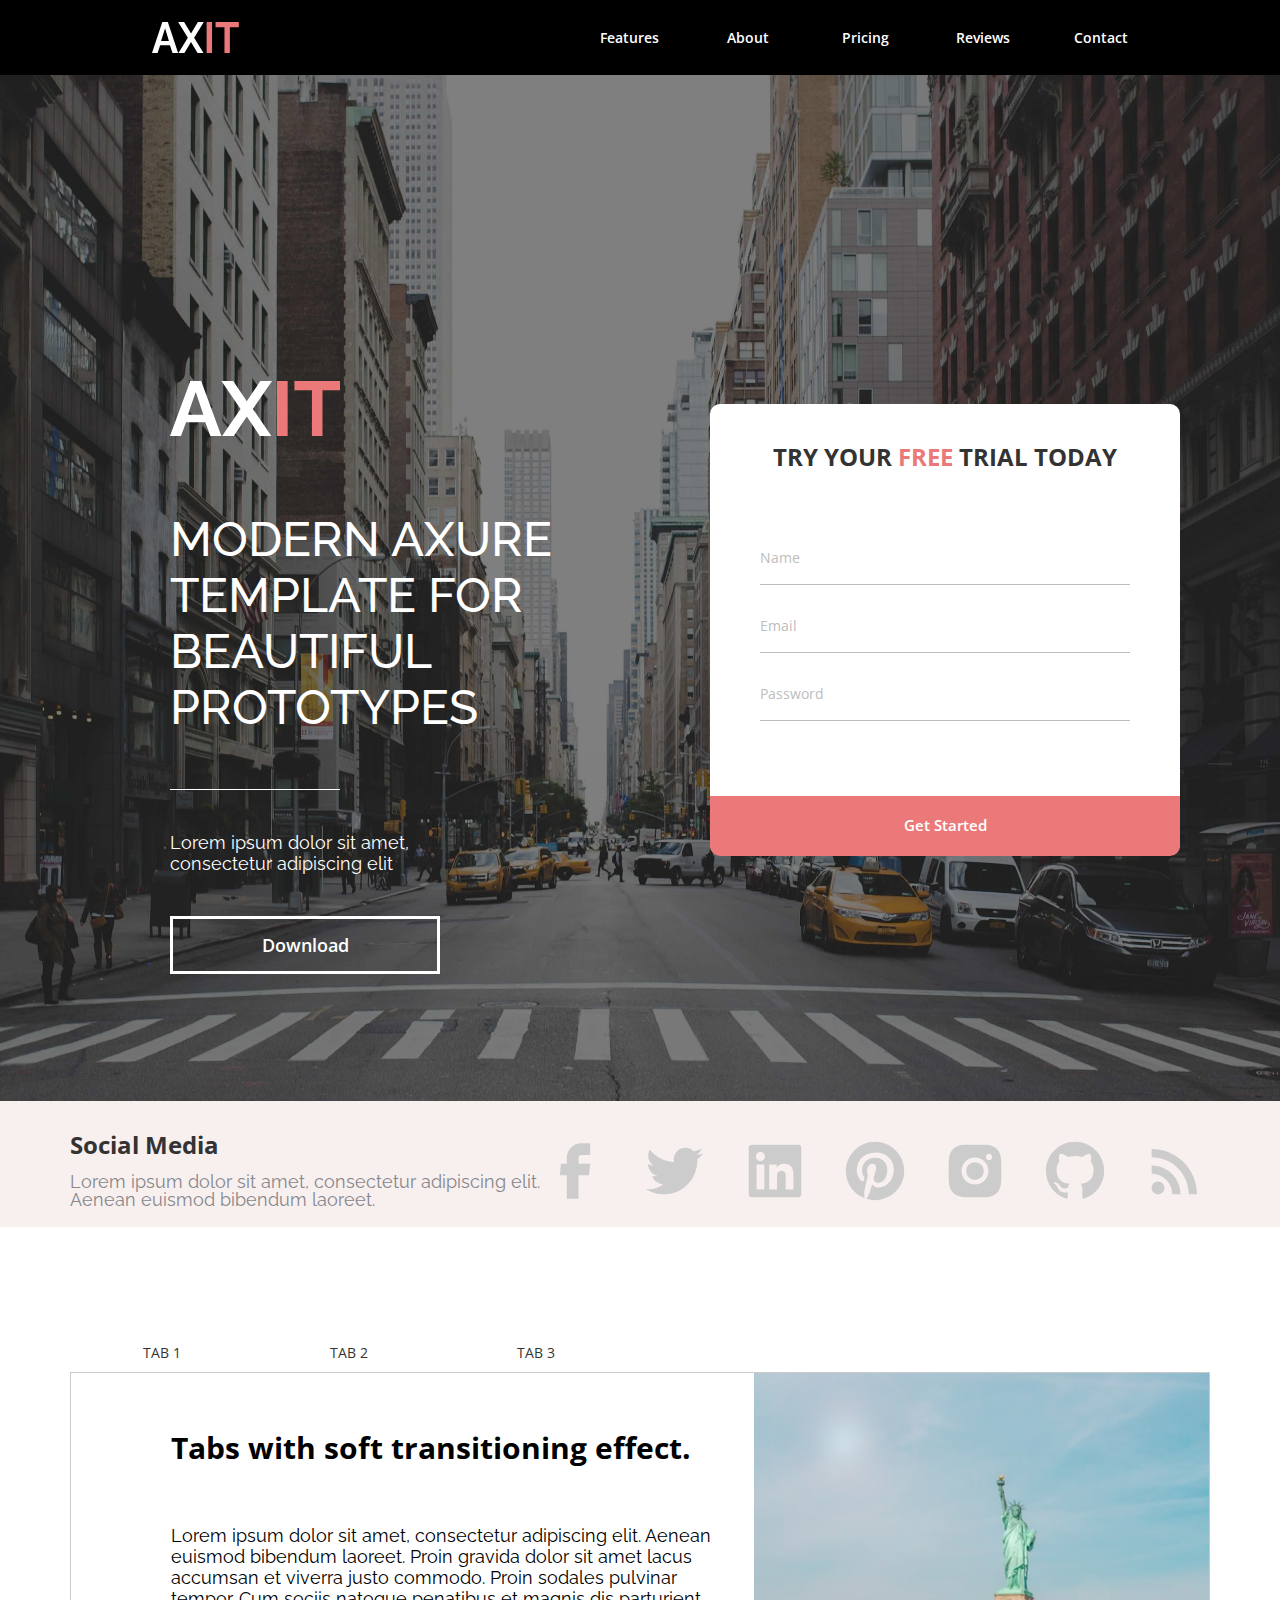
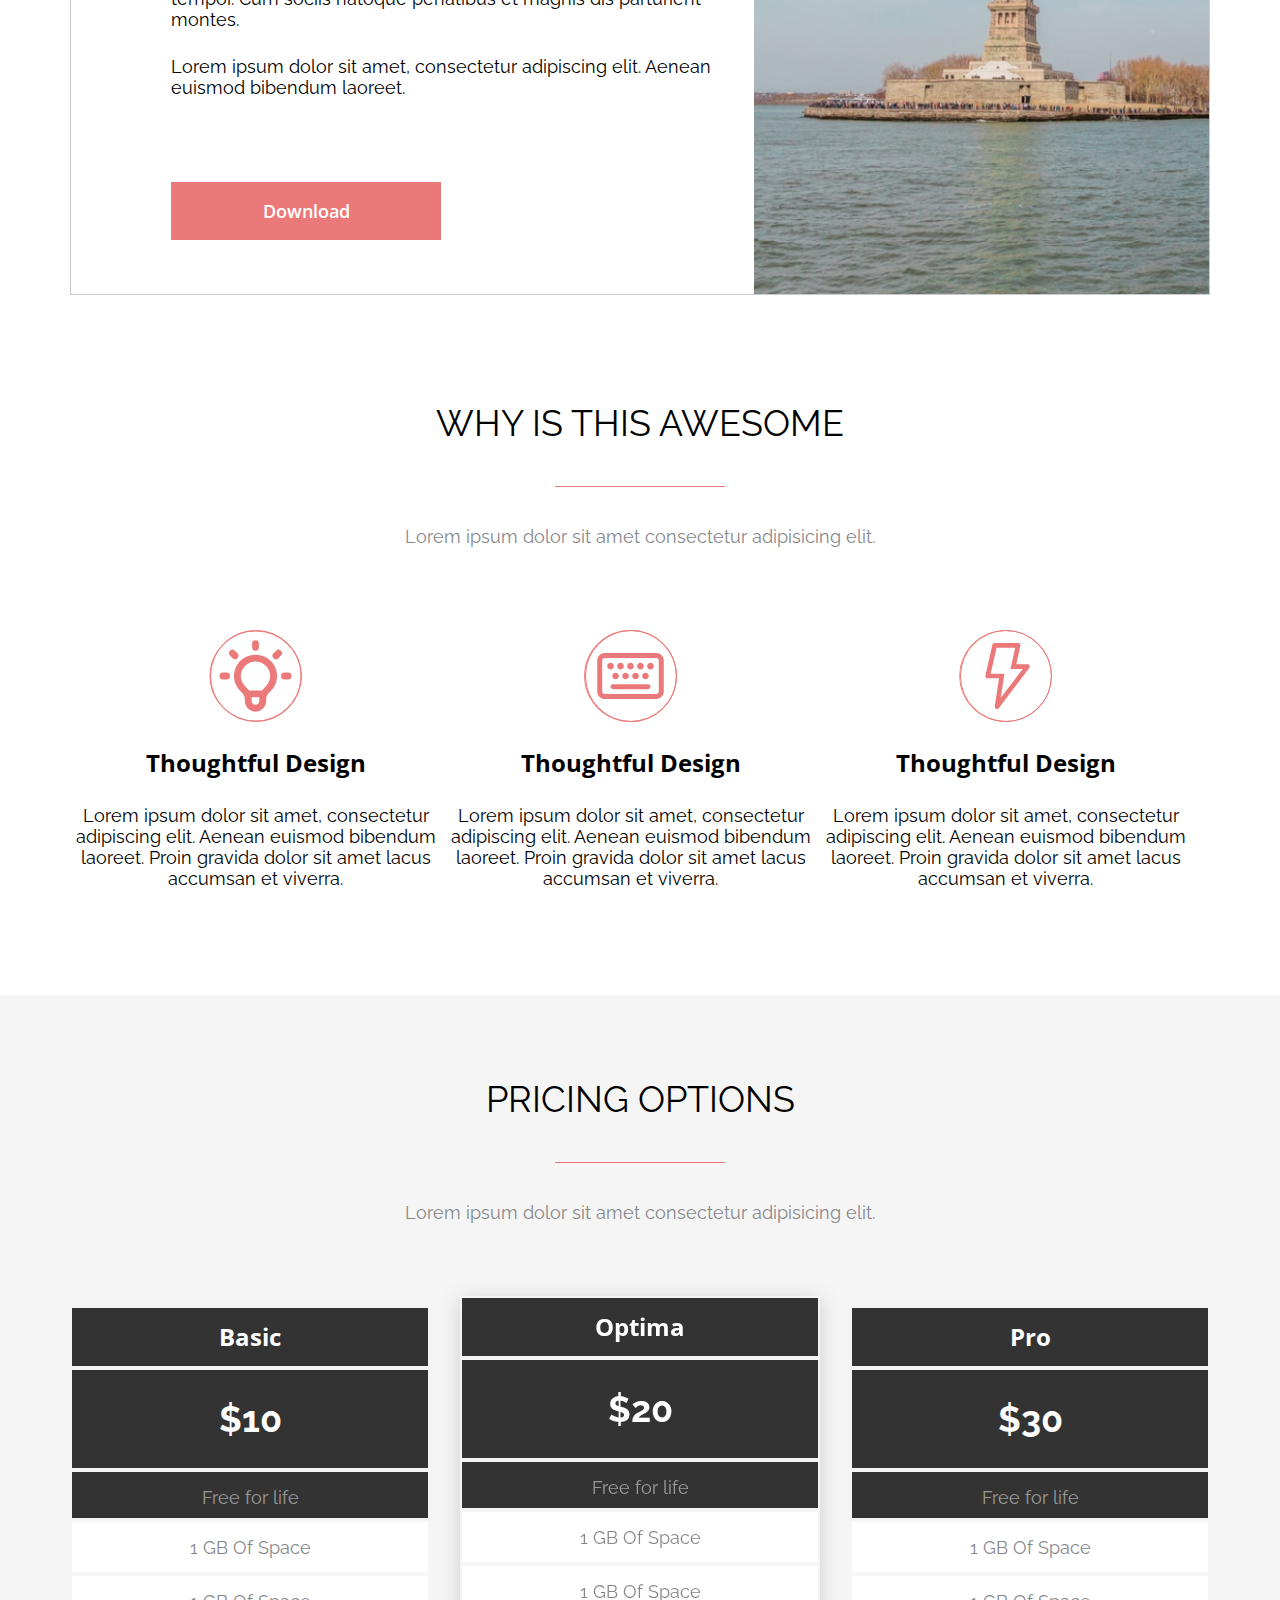
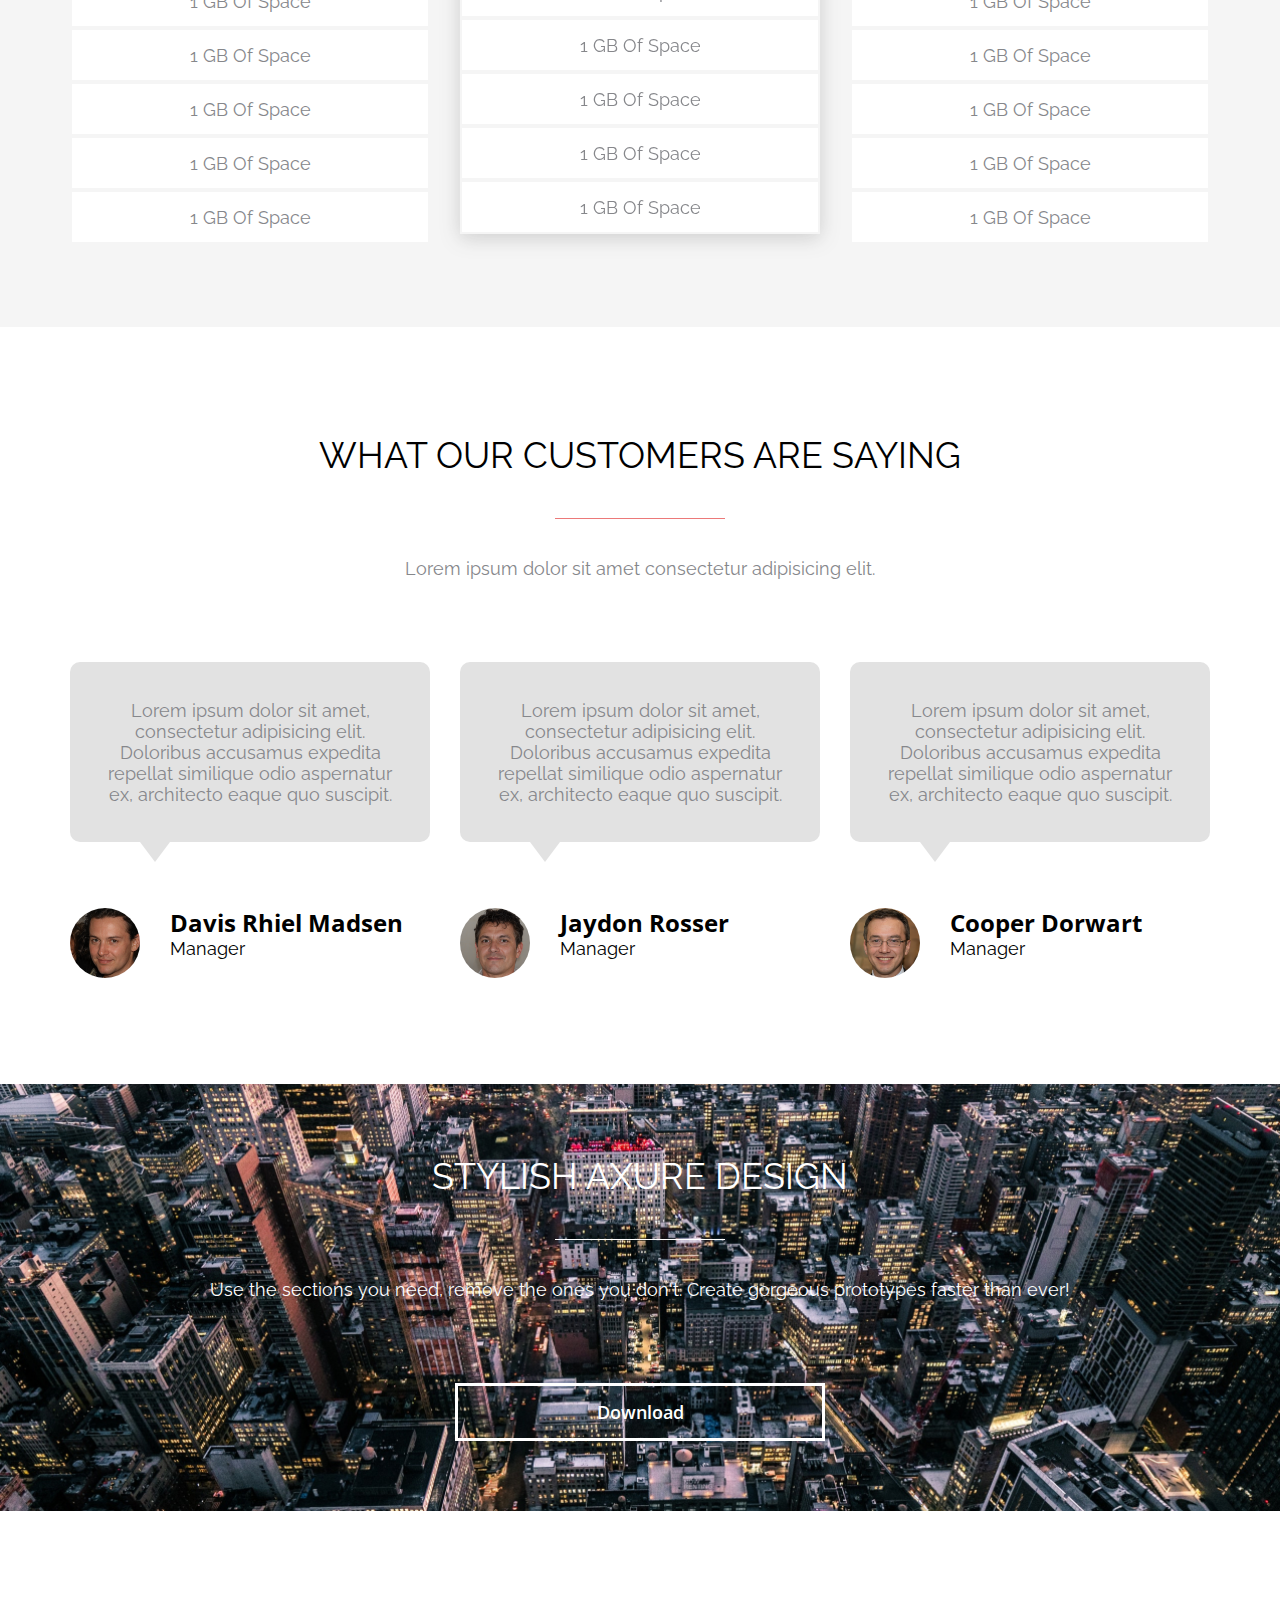
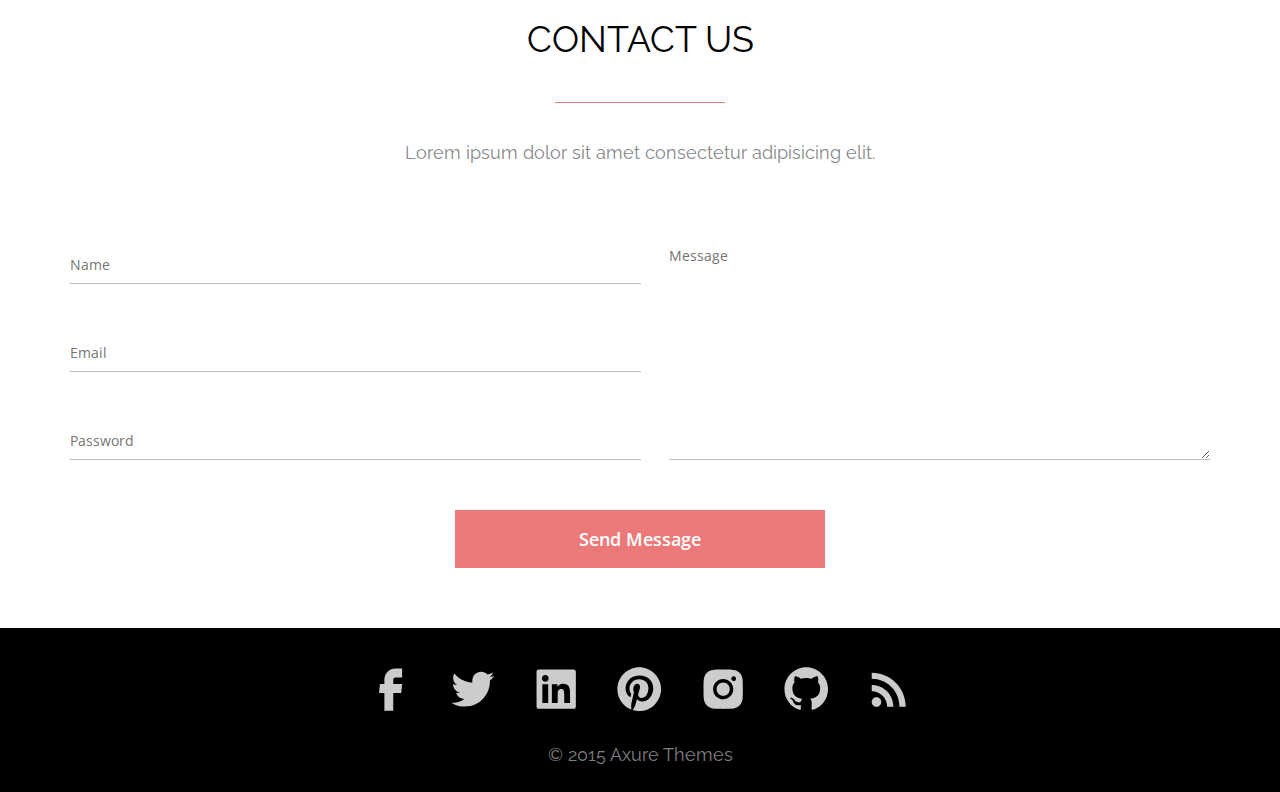
==== commit f1de3148: "add:axit complete" ====
--- a/axit.html
+++ b/axit.html
@@ -7,327 +7,375 @@
   <link rel="preconnect" href="https://fonts.gstatic.com" crossorigin>
   <link href="https://fonts.googleapis.com/css2?family=Open+Sans:wght@700&family=Raleway&display=swap" rel="stylesheet">  
   <link rel="stylesheet" href="styles/style.css">
+  <link rel="shortcut icon" href="icon/favicon.ico">
   <title>Axit</title>
 </head>
 <body>
-
-<div class="media">
-  <div class="media_container">
+  <header class="header">
+    <div class="header_container">
+      <a href="#" class="header_logo">
+        <svg xmlns="http://www.w3.org/2000/svg" width="87" height="31" viewBox="0 0 87 31" fill="none">
+          <path d="M10.3163 0H15.8289L26.1059 31H20.5146L17.9158 23.2718H8.1507L5.5913 31H0L10.3163 0ZM16.9314 19.0366L13.0726 6.24366L9.05633 19.0366H16.9314Z" fill="white"/>
+          <path d="M32.086 0L39.016 11.4394L45.9067 0H51.813L42.1267 15.7183L51.498 31H45.5917L39.016 19.9972L32.401 31H26.4553L35.8266 15.7183L26.1403 0H32.086Z" fill="white"/>
+          <path d="M54.6277 31V0H60.0615V31H54.6277Z" fill="#EC7979"/>
+          <path d="M86.8026 5.2831H77.8644V31H72.47V5.2831H63.5318V0H86.8026V5.2831Z" fill="#EC7979"/>
+        </svg>
+      </a>
+      <nav class="header_nav">
+        <a href="#features" class="nav_links">Features</a>
+        <a href="#about" class="nav_links">About</a>
+        <a href="#pricing" class="nav_links">Pricing</a>
+        <a href="#reviews" class="nav_links">Reviews</a>
+        <a href="#contact" class="nav_links">Contact</a>
+      </nav>
+    </div>
+  </header>
+
+
+
+<section class="banner_wrap">
+  <div class="banner_container">
+    <div class="banner_main-text">
+      <div class="banner_logo">
+        <svg xmlns="http://www.w3.org/2000/svg" width="170" height="55" viewBox="0 0 170 55" fill="none">
+          <path d="M20.3089 0H31.161L51.3924 55H40.3853L35.2693 41.2887H16.0456L11.0071 55H0L20.3089 0ZM33.3314 33.7747L25.735 11.0775L17.8284 33.7747H33.3314Z" fill="white"/>
+          <path d="M63.165 0L76.8076 20.2958L90.3728 0H102L82.9313 27.8873L101.38 55H89.7526L76.8076 35.4789L63.7851 55H52.0804L70.5289 27.8873L51.4602 0H63.165Z" fill="white"/>
+          <path d="M107 55V0H117.64V55H107Z" fill="#EC7979"/>
+          <path d="M170 9.37324H152.499V55H141.936V9.37324H124.435V0H170V9.37324Z" fill="#EC7979"/>
+        </svg>
+      </div>
+      <h1 class="banner_title">MODERN AXURE TEMPLATE FOR BEAUTIFUL PROTOTYPES</h1>
+      <p class="banner_text">Lorem ipsum dolor sit amet, consectetur adipiscing elit</p>
+      <button class="banner_button button_first">Download</button>
+    </div>
+    <div class="banner_form">
+      <div class="banner_form-container">
+        <div class="input_form">
+          <h3 class="form_title">Try Your <span class="form_pink">FREE</span> Trial Today</h3>
+          <label for="First-name">Name</label>
+          <input type="text" class="form_input" placeholder="">
+          <label for="Email">Email</label>
+          <input type="email" class="form_input" placeholder="">
+          <label for="Password">Password</label>
+          <input type="password" class="form_input" placeholder=""> 
+        </div>
+        <div class="bottom_button">
+          <button class="form_button">Get Started</button>
+        </div>
+      </div>
+    </div>
+  </div>
+</section>
+
+
+
+<section class="media">
+  <div class="container media_container">
     <div class="media_text">
-      <h4 class="media_headline">Social Media</h4>
+      <h2 class="media_headline">Social Media</h2>
       <p class="media_lorem">Lorem ipsum dolor sit amet, consectetur adipiscing elit. 
         Aenean euismod bibendum laoreet.</p>
     </div>
     <div class="media_icons">
-      <div class="icon_header">
+      <a class="icon_header">
         <svg xmlns="http://www.w3.org/2000/svg" width="70" height="70" viewBox="0 0 70 70" fill="none">
           <path d="M26.827 62.7083H38.4937V39.3458H49.0054L50.1604 27.7375H38.4937V21.875C38.4937 21.1014 38.801 20.3595 39.348 19.8126C39.895 19.2656 40.6368 18.9583 41.4104 18.9583H50.1604V7.29163H41.4104C37.5426 7.29163 33.8333 8.82808 31.0984 11.563C28.3635 14.2979 26.827 18.0072 26.827 21.875V27.7375H20.9937L19.8387 39.3458H26.827V62.7083Z" fill="#CCCCCC"/>
         </svg>
-      </div>
-      <div class="icon_header">
+      </a>
+      <a class="icon_header">
         <svg xmlns="http://www.w3.org/2000/svg" width="70" height="70" viewBox="0 0 70 70" fill="none">
           <path d="M57.2629 23.3247C57.3008 23.8351 57.3008 24.3426 57.3008 24.8501C57.3008 40.3813 45.4796 58.278 23.8758 58.278C17.22 58.278 11.0367 56.3501 5.83333 53.0018C6.77833 53.1097 7.68833 53.1476 8.67125 53.1476C13.9591 53.1604 19.0973 51.3922 23.2575 48.128C20.8058 48.0836 18.4292 47.2748 16.4594 45.8143C14.4897 44.3539 13.0252 42.3148 12.2704 39.9818C12.9967 40.0897 13.7258 40.1626 14.49 40.1626C15.5429 40.1626 16.6017 40.0168 17.5846 39.763C14.9239 39.2258 12.5314 37.7836 10.8139 35.6817C9.09639 33.5797 8.15994 30.9478 8.16375 28.2334V28.0876C9.73 28.9597 11.5471 29.5051 13.4721 29.578C11.8594 28.5064 10.5371 27.0522 9.62307 25.3453C8.70905 23.6384 8.23175 21.7317 8.23375 19.7955C8.23375 17.6138 8.81417 15.613 9.83208 13.8688C12.7842 17.5001 16.4661 20.4709 20.6393 22.5887C24.8126 24.7065 29.3841 25.924 34.0579 26.1626C33.8771 25.2876 33.7662 24.3805 33.7662 23.4705C33.7655 21.9275 34.0688 20.3994 34.659 18.9737C35.2491 17.548 36.1145 16.2526 37.2055 15.1615C38.2966 14.0704 39.5921 13.205 41.0178 12.6149C42.4435 12.0248 43.9716 11.7214 45.5146 11.7222C48.8979 11.7222 51.9517 13.1397 54.0983 15.4322C56.7285 14.9236 59.2507 13.9634 61.5533 12.5943C60.6766 15.3091 58.8401 17.6112 56.3879 19.0693C58.7206 18.8032 61.0004 18.1897 63.1517 17.2493C61.545 19.5916 59.554 21.6457 57.2629 23.3247Z" fill="#CCCCCC"/>
         </svg>
-      </div>
-      <div class="icon_header">
+      </a>
+      <a class="icon_header">
         <svg xmlns="http://www.w3.org/2000/svg" width="70" height="70" viewBox="0 0 70 70" fill="none">
           <path d="M58.3333 8.75H11.6667C10.8931 8.75 10.1513 9.05729 9.60427 9.60427C9.05729 10.1513 8.75 10.8931 8.75 11.6667V58.3333C8.75 59.1069 9.05729 59.8488 9.60427 60.3957C10.1513 60.9427 10.8931 61.25 11.6667 61.25H58.3333C59.1069 61.25 59.8488 60.9427 60.3957 60.3957C60.9427 59.8488 61.25 59.1069 61.25 58.3333V11.6667C61.25 10.8931 60.9427 10.1513 60.3957 9.60427C59.8488 9.05729 59.1069 8.75 58.3333 8.75ZM24.3221 53.4829H16.5287V28.4287H24.3221V53.4829ZM20.4254 25.0075C19.228 25.0075 18.0796 24.5318 17.2328 23.6851C16.3861 22.8384 15.9104 21.69 15.9104 20.4925C15.9104 19.295 16.3861 18.1466 17.2328 17.2999C18.0796 16.4532 19.228 15.9775 20.4254 15.9775C21.6229 15.9775 22.7713 16.4532 23.618 17.2999C24.4647 18.1466 24.9404 19.295 24.9404 20.4925C24.9404 21.69 24.4647 22.8384 23.618 23.6851C22.7713 24.5318 21.6229 25.0075 20.4254 25.0075ZM53.4858 53.4829H45.7012V41.3C45.7012 38.395 45.6488 34.6588 41.6529 34.6588C37.5988 34.6588 36.9833 37.8263 36.9833 41.0958V53.4858H29.2046V28.4317H36.6713V31.8558H36.7792C37.8146 29.8871 40.3579 27.8104 44.1408 27.8104C52.0275 27.8104 53.4829 32.9963 53.4829 39.7454V53.4829H53.4858Z" fill="#CCCCCC"/>
         </svg>
-      </div>
-      <div class="icon_header">
+      </a>
+      <a class="icon_header">
         <svg xmlns="http://www.w3.org/2000/svg" width="70" height="70" viewBox="0 0 70 70" fill="none">
           <path d="M26.3667 62.8251C29.1667 63.6709 31.9958 64.1667 35 64.1667C42.7355 64.1667 50.1541 61.0938 55.6239 55.624C61.0938 50.1542 64.1667 42.7355 64.1667 35C64.1667 31.1698 63.4123 27.3771 61.9465 23.8384C60.4807 20.2998 58.3323 17.0845 55.6239 14.3761C52.9156 11.6677 49.7003 9.51932 46.1616 8.05355C42.6229 6.58779 38.8302 5.83337 35 5.83337C31.1698 5.83337 27.3771 6.58779 23.8384 8.05355C20.2997 9.51932 17.0844 11.6677 14.376 14.3761C8.90624 19.8459 5.83333 27.2646 5.83333 35C5.83333 47.3959 13.6208 58.0417 24.6167 62.2417C24.3542 59.9667 24.0917 56.2042 24.6167 53.6084L27.9708 39.2C27.9708 39.2 27.125 37.5084 27.125 34.825C27.125 30.8 29.6333 27.7959 32.4917 27.7959C35 27.7959 36.1667 29.6334 36.1667 31.9959C36.1667 34.5042 34.5042 38.0917 33.6583 41.5334C33.1625 44.3917 35.175 46.9 38.0917 46.9C43.2833 46.9 47.3083 41.3584 47.3083 33.5417C47.3083 26.5417 42.2917 21.7584 35.0875 21.7584C26.8625 21.7584 22.0208 27.8834 22.0208 34.3292C22.0208 36.8375 22.8375 39.375 24.1792 41.0375C24.4417 41.2125 24.4417 41.4459 24.3542 41.8834L23.5083 45.0625C23.5083 45.5584 23.1875 45.7334 22.6917 45.3834C18.9583 43.75 16.8 38.4417 16.8 34.1542C16.8 24.9375 23.3333 16.5667 35.9333 16.5667C45.9667 16.5667 53.7833 23.7709 53.7833 33.3375C53.7833 43.3709 47.5708 51.4209 38.675 51.4209C35.8458 51.4209 33.075 49.9042 32.0833 48.125L30.1292 55.0375C29.4583 57.5459 27.6208 60.9 26.3667 62.9125V62.8251Z" fill="#CCCCCC"/>
         </svg>
-      </div>
-      <div class="icon_header">
+      </a>
+      <a class="icon_header">
         <svg xmlns="http://www.w3.org/2000/svg" width="70" height="70" viewBox="0 0 70 70" fill="none">
           <path d="M61.0956 24.2228C61.0661 22.0138 60.6526 19.8267 59.8735 17.7595C59.1978 16.0157 58.1659 14.4321 56.8436 13.1098C55.5212 11.7875 53.9376 10.7555 52.1939 10.0799C50.1532 9.31383 47.9973 8.89962 45.8181 8.85487C43.0122 8.72946 42.1226 8.69446 35.0001 8.69446C27.8776 8.69446 26.9647 8.69446 24.1793 8.85487C22.001 8.89995 19.8462 9.31416 17.8064 10.0799C16.0624 10.7551 14.4785 11.7868 13.1562 13.1092C11.8338 14.4316 10.802 16.0155 10.1268 17.7595C9.35923 19.7986 8.94592 21.9539 8.90473 24.1324C8.77931 26.9411 8.74139 27.8307 8.74139 34.9532C8.74139 42.0757 8.74139 42.9857 8.90473 45.774C8.94848 47.9557 9.35973 50.1082 10.1268 52.1528C10.8031 53.8963 11.8357 55.4795 13.1585 56.8013C14.4813 58.1231 16.0653 59.1545 17.8093 59.8295C19.8435 60.6263 21.9987 61.0701 24.1822 61.142C26.991 61.2674 27.8806 61.3053 35.0031 61.3053C42.1256 61.3053 43.0385 61.3053 45.8239 61.142C48.0031 61.099 50.1591 60.6858 52.1997 59.9199C53.943 59.2434 55.5262 58.2112 56.8484 56.889C58.1707 55.5668 59.2029 53.9836 59.8793 52.2403C60.6464 50.1986 61.0576 48.0461 61.1014 45.8615C61.2268 43.0557 61.2647 42.1661 61.2647 35.0407C61.2589 27.9182 61.2589 27.014 61.0956 24.2228ZM34.9826 48.4224C27.5335 48.4224 21.4989 42.3878 21.4989 34.9386C21.4989 27.4895 27.5335 21.4549 34.9826 21.4549C38.5588 21.4549 41.9884 22.8755 44.5171 25.4042C47.0458 27.9329 48.4664 31.3625 48.4664 34.9386C48.4664 38.5147 47.0458 41.9444 44.5171 44.4731C41.9884 47.0018 38.5588 48.4224 34.9826 48.4224ZM49.0031 24.1003C48.5901 24.1007 48.181 24.0196 47.7994 23.8617C47.4177 23.7039 47.071 23.4723 46.7789 23.1802C46.4869 22.8882 46.2553 22.5414 46.0974 22.1598C45.9396 21.7782 45.8585 21.3691 45.8589 20.9561C45.8589 20.5434 45.9402 20.1348 46.0981 19.7535C46.2561 19.3722 46.4875 19.0257 46.7794 18.7339C47.0712 18.4421 47.4176 18.2106 47.7989 18.0526C48.1802 17.8947 48.5889 17.8134 49.0016 17.8134C49.4143 17.8134 49.823 17.8947 50.2043 18.0526C50.5856 18.2106 50.932 18.4421 51.2238 18.7339C51.5157 19.0257 51.7472 19.3722 51.9051 19.7535C52.063 20.1348 52.1443 20.5434 52.1443 20.9561C52.1443 22.6945 50.7385 24.1003 49.0031 24.1003Z" fill="#CCCCCC"/>
           <path d="M34.9829 43.6974C39.8202 43.6974 43.7416 39.776 43.7416 34.9387C43.7416 30.1014 39.8202 26.1799 34.9829 26.1799C30.1456 26.1799 26.2242 30.1014 26.2242 34.9387C26.2242 39.776 30.1456 43.6974 34.9829 43.6974Z" fill="#CCCCCC"/>
         </svg>
-      </div>
-      <div class="icon_header">
+      </a>
+      <a class="icon_header">
         <svg xmlns="http://www.w3.org/2000/svg" width="70" height="70" viewBox="0 0 70 70" fill="none">
           <path fill-rule="evenodd" clip-rule="evenodd" d="M35.0754 5.83337C19.0074 5.83337 5.98453 18.8563 5.98453 34.9242C5.98453 47.775 14.3174 58.6805 25.8791 62.5305C27.3345 62.793 27.8595 61.8975 27.8595 61.1275C27.8595 60.4363 27.8362 58.6046 27.8274 56.1809C19.7337 57.9367 18.0245 52.2784 18.0245 52.2784C16.7062 48.9184 14.7958 48.023 14.7958 48.023C12.1562 46.2175 14.997 46.2584 14.997 46.2584C17.9195 46.4625 19.4508 49.2567 19.4508 49.2567C22.0466 53.7017 26.2641 52.4184 27.9149 51.6746C28.1804 49.7934 28.9387 48.51 29.767 47.7838C23.3095 47.0517 16.5195 44.555 16.5195 33.4046C16.5195 30.2342 17.6541 27.6325 19.5062 25.6025C19.2116 24.8646 18.2054 21.9042 19.7949 17.9025C19.7949 17.9025 22.2362 17.118 27.7924 20.8805C30.1654 20.2349 32.6132 19.9054 35.0724 19.9005C37.5317 19.9044 39.9797 20.234 42.3524 20.8805C47.9116 17.115 50.3499 17.9025 50.3499 17.9025C51.9395 21.9042 50.942 24.8646 50.6387 25.6025C52.5054 27.6325 53.6254 30.2313 53.6254 33.4046C53.6254 44.5842 46.8295 47.04 40.3487 47.7605C41.3841 48.6588 42.3174 50.4321 42.3174 53.1446C42.3174 57.0355 42.2824 60.1738 42.2824 61.1275C42.2824 61.9063 42.8016 62.8105 44.2862 62.5246C55.842 58.6688 64.1662 47.7721 64.1662 34.9242C64.1662 18.8563 51.1433 5.83337 35.0754 5.83337Z" fill="#CCCCCC"/>
         </svg>
-      </div>
-      <div class="icon_header">
+      </a>
+      <a class="icon_header">
         <svg xmlns="http://www.w3.org/2000/svg" width="70" height="70" viewBox="0 0 70 70" fill="none">
           <path d="M18.025 58.3334C21.5366 58.3334 24.3834 55.4866 24.3834 51.975C24.3834 48.4634 21.5366 45.6167 18.025 45.6167C14.5134 45.6167 11.6667 48.4634 11.6667 51.975C11.6667 55.4866 14.5134 58.3334 18.025 58.3334Z" fill="#CCCCCC"/>
           <path d="M11.6667 12.9498V21.204C32.1709 21.204 48.7959 37.829 48.7959 58.3332H57.05C57.05 33.279 36.7209 12.9498 11.6667 12.9498ZM11.6667 29.4582V37.7123C23.0417 37.7123 32.2875 46.9582 32.2875 58.3332H40.5417C40.5417 42.379 27.6209 29.4582 11.6667 29.4582Z" fill="#CCCCCC"/>
         </svg>
-      </div>
+      </a>
     </div>
   </div>
-</div>
-
-
-
-
-  <div class="effect">
+</section>
+
+
+
+
+  <section class="features" id="features">
     <div class="container">
-      <div class="effect__tabs">
-        <a class="effect__link effect__link_active" href="#">TAB 1</a>
-        <a class="effect__link" href="#">TAB 2</a>
-        <a class="effect__link" href="#">TAB 3</a>
-      </div>
-        <div class="effect__content">
-          <div class="effect__info">
-            <h2 class="effect__title">Tabs with soft transitioning effect.</h2>
-            <p class="effect__text">Lorem ipsum dolor sit amet, consectetur adipiscing elit. Aenean euismod bibendum laoreet. Proin gravida dolor sit amet lacus accumsan et viverra justo commodo. Proin sodales pulvinar tempor. Cum sociis natoque  penatibus et magnis dis parturient montes.
+      <div class="features__tabs">
+        <a class="features__link effect__link_active" href="#features">TAB 1</a>
+        <a class="features__link" href="#features">TAB 2</a>
+        <a class="features__link" href="#features">TAB 3</a>
+      </div>
+        <div class="features__content">
+          <div class="features__info">
+            <h2 class="features__title">Tabs with soft transitioning effect.</h2>
+            <p class="features__text">Lorem ipsum dolor sit amet, consectetur adipiscing elit. Aenean euismod bibendum laoreet. Proin gravida dolor sit amet lacus accumsan et viverra justo commodo. Proin sodales pulvinar tempor. Cum sociis natoque  penatibus et magnis dis parturient montes.
             </p>
-            <p class="effect__text">Lorem ipsum dolor sit amet, consectetur adipiscing elit. Aenean euismod  bibendum laoreet.
+            <p class="features__text">Lorem ipsum dolor sit amet, consectetur adipiscing elit. Aenean euismod  bibendum laoreet.
             </p>
-            <button class="effect__button">Download
+            <button class="features__button">Download
             </button>
           </div>
-          <div class="effect__wrap-img">
-            <img class="effect__image" src="effect_img/01.png">
-          </div>
-        </div>
-    </div>
-  </div>
-
-
-
- <div class="awesome">
+          <div class="features__wrap-img">
+            <img class="features__image" src="effect_img/01.png">
+          </div>
+        </div>
+    </div>
+  </section>
+
+
+
+ <section class="about" id="about">
   <div class="container">
     <div class="head">
       <h2 class="head__title">WHY IS THIS AWESOME</h2>
       <p class="head__text">Lorem ipsum dolor sit amet consectetur adipisicing elit.
       </p>
     </div>
-    <div class="awesome__wrapper">
-        <div class="awesome-column">
-          <div class="awesome-column__wrap-img"> 
-            <img class="awesome-column__img" src="awesome_img/01.svg">
-          </div>
-          <h3 class="awesome-column__title">Thoughtful Design</h3>
-          <p class="awesome-column__text">Lorem ipsum dolor sit amet, consectetur adipiscing  elit. Aenean euismod bibendum laoreet. Proin gravida  dolor sit amet lacus accumsan et viverra.
+    <div class="about__wrapper">
+        <div class="about-column">
+          <div class="about-column__wrap-img"> 
+            <img class="about-column__img" src="awesome_img/01.svg">
+          </div>
+          <h3 class="about-column__title">Thoughtful Design</h3>
+          <p class="about-column__text">Lorem ipsum dolor sit amet, consectetur adipiscing  elit. Aenean euismod bibendum laoreet. Proin gravida  dolor sit amet lacus accumsan et viverra.
           </p>
         </div>
-        <div class="awesome-column">
-          <div class="awesome-column__wrap-img"> 
-            <img class="awesome-column__img" src="awesome_img/02.svg">
-          </div>
-          <h3 class="awesome-column__title">Thoughtful Design</h3>
-          <p class="awesome-column__text">Lorem ipsum dolor sit amet, consectetur adipiscing  elit. Aenean euismod bibendum laoreet. Proin gravida  dolor sit amet lacus accumsan et viverra.
+        <div class="about-column">
+          <div class="about-column__wrap-img"> 
+            <img class="about-column__img" src="awesome_img/02.svg">
+          </div>
+          <h3 class="about-column__title">Thoughtful Design</h3>
+          <p class="about-column__text">Lorem ipsum dolor sit amet, consectetur adipiscing  elit. Aenean euismod bibendum laoreet. Proin gravida  dolor sit amet lacus accumsan et viverra.
           </p>
         </div>
-        <div class="awesome-column">
-          <div class="awesome-column__wrap-img"> 
-            <img class="awesome-column__img" src="awesome_img/03.svg">
-          </div>
-          <h3 class="awesome-column__title">Thoughtful Design</h3>
-          <p class="awesome-column__text">Lorem ipsum dolor sit amet, consectetur adipiscing  elit. Aenean euismod bibendum laoreet. Proin gravida  dolor sit amet lacus accumsan et viverra.
+        <div class="about-column">
+          <div class="about-column__wrap-img"> 
+            <img class="about-column__img" src="awesome_img/03.svg">
+          </div>
+          <h3 class="about-column__title">Thoughtful Design</h3>
+          <p class="about-column__text">Lorem ipsum dolor sit amet, consectetur adipiscing  elit. Aenean euismod bibendum laoreet. Proin gravida  dolor sit amet lacus accumsan et viverra.
           </p>
         </div>
     </div>
   </div>
- </div>
-
-
-
-  <div class="pricing">
+ </section>
+
+
+
+  <section class="pricing" id="pricing">
     <div class="container">
       <div class="head">
         <h2 class="head__title">PRICING OPTIONS</h2>
         <p class="head__text">Lorem ipsum dolor sit amet consectetur adipisicing elit.
         </p>
       </div>
-    </div>
-    <div class="packs">
-      <div class="packs_column col-1">
-        <div class="packs-column__rectangle rectangle_one" >Basic</div>
-        <div class="packs-column__rectangle rectangle_two">$10</div>
-        <div class="packs-column__rectangle rectangle_three">Free for life</div>
-        <div class="packs-column__rectangle">
-          <p class="rectangle_text">1 GB Of Space</p>
-        </div>
-        <div class="packs-column__rectangle">
-          <p class="rectangle_text">1 GB Of Space</p>
-        </div>
-        <div class="packs-column__rectangle">
-          <p class="rectangle_text">1 GB Of Space</p>
-        </div>
-        <div class="packs-column__rectangle">
-          <p class="rectangle_text">1 GB Of Space</p>
-        </div>
-        <div class="packs-column__rectangle">
-          <p class="rectangle_text">1 GB Of Space</p>
-        </div>
-        <div class="packs-column__rectangle">
-          <p class="rectangle_text">1 GB Of Space</p>
-        </div>
-      </div>
-      <div class="packs_column col-2">
-        <div class="packs-column__rectangle rectangle_one" >Optima</div>
-        <div class="packs-column__rectangle rectangle_two">$20</div>
-        <div class="packs-column__rectangle rectangle_three">Free for life</div>
-        <div class="packs-column__rectangle">
-          <p class="rectangle_text">1 GB Of Space</p>
-        </div>
-        <div class="packs-column__rectangle">
-          <p class="rectangle_text">1 GB Of Space</p>
-        </div>
-        <div class="packs-column__rectangle">
-          <p class="rectangle_text">1 GB Of Space</p>
-        </div>
-        <div class="packs-column__rectangle">
-          <p class="rectangle_text">1 GB Of Space</p>
-        </div>
-        <div class="packs-column__rectangle">
-          <p class="rectangle_text">1 GB Of Space</p>
-        </div>
-        <div class="packs-column__rectangle">
-          <p class="rectangle_text">1 GB Of Space</p>
-        </div>
-      </div>
-      <div class="packs_column col-3">
-        <div class="packs-column__rectangle rectangle_one" >Pro</div>
-        <div class="packs-column__rectangle rectangle_two">$30</div>
-        <div class="packs-column__rectangle rectangle_three">Free for life</div>
-        <div class="packs-column__rectangle">
-          <p class="rectangle_text">1 GB Of Space</p>
-        </div>
-        <div class="packs-column__rectangle">
-          <p class="rectangle_text">1 GB Of Space</p>
-        </div>
-        <div class="packs-column__rectangle">
-          <p class="rectangle_text">1 GB Of Space</p>
-        </div>
-        <div class="packs-column__rectangle">
-          <p class="rectangle_text">1 GB Of Space</p>
-        </div>
-        <div class="packs-column__rectangle">
-          <p class="rectangle_text">1 GB Of Space</p>
-        </div>
-        <div class="packs-column__rectangle">
-          <p class="rectangle_text">1 GB Of Space</p>
-        </div>
-      </div>
-    </div>
-  </div> 
-
-
-
-  <div class="customers">
+      <div class="packs">
+        <div class="packs_column col-1">
+          <p class="packs-column__rectangle rectangle_one" >Basic</p>
+          <p class="packs-column__rectangle rectangle_two">$10</p>
+          <p class="packs-column__rectangle rectangle_three">Free for life</p>
+          <p class="rectangle_text">1 GB Of Space</p>
+          <p class="rectangle_text">1 GB Of Space</p>
+          <p class="rectangle_text">1 GB Of Space</p>
+          <p class="rectangle_text">1 GB Of Space</p>
+          <p class="rectangle_text">1 GB Of Space</p>
+          <p class="rectangle_text">1 GB Of Space</p>
+        </div>
+        <div class="packs_column col-2">
+          <p class="packs-column__rectangle rectangle_one" >Optima</p>
+          <p class="packs-column__rectangle rectangle_two">$20</p>
+          <p class="packs-column__rectangle rectangle_three">Free for life</p>
+          <p class="rectangle_text">1 GB Of Space</p>
+          <p class="rectangle_text">1 GB Of Space</p>
+          <p class="rectangle_text">1 GB Of Space</p>
+          <p class="rectangle_text">1 GB Of Space</p>
+          <p class="rectangle_text">1 GB Of Space</p>
+          <p class="rectangle_text">1 GB Of Space</p>
+        </div>
+        <div class="packs_column col-3">
+          <p class="packs-column__rectangle rectangle_one" >Pro</p>
+          <p class="packs-column__rectangle rectangle_two">$30</p>
+          <p class="packs-column__rectangle rectangle_three">Free for life</p>
+          <p class="rectangle_text">1 GB Of Space</p>
+          <p class="rectangle_text">1 GB Of Space</p>
+          <p class="rectangle_text">1 GB Of Space</p>
+          <p class="rectangle_text">1 GB Of Space</p>
+          <p class="rectangle_text">1 GB Of Space</p>
+          <p class="rectangle_text">1 GB Of Space</p>
+        </div>
+      </div>
+    </div>
+  </section> 
+
+
+
+  <section class="customers" id="reviews">
     <div class="container">
       <div class="head">
         <h2 class="head__title">WHAT OUR CUSTOMERS ARE SAYING</h2>
         <p class="head__text">Lorem ipsum dolor sit amet consectetur adipisicing elit.
         </p>
       </div>
-    </div>
-    <div class="wrapper">
-      <div class="column first-col">
-        <div class="rec">
-          <p class="cust_text">Lorem ipsum dolor sit amet, 
-            consectetur adipisicing elit. Doloribus 
-            accusamus expedita repellat similique 
-            odio aspernatur ex, architecto eaque 
-            quo suscipit.</p>
-        </div>
-        <div class="initials">
-          <div class="image">
-            <img src="customers_img/01.png" alt="Davis" width="70px"; height="70px">
-          </div>
-         <div class="text">
-          <p class="name">Davis Rhiel Madsen</p>
-          <p class="position">Manager</p>
-         </div>
-        </div>
-      </div>
-      <div class="column second-col">
-        <div class="rec">
-          <p class="cust_text">Lorem ipsum dolor sit amet, 
-            consectetur adipisicing elit. Doloribus 
-            accusamus expedita repellat similique 
-            odio aspernatur ex, architecto eaque 
-            quo suscipit.</p>
-        </div>
-        <div class="initials">
-          <div class="image">
-            <img src="customers_img/02.png" alt="Jaydon" width="70px"; height="70px">
-          </div>
-          <div class="text">
-            <p class="name">Jaydon Rosser</p>
+      <div class="wrapper">
+        <div class="column first-col">
+          <div class="rec">
+            <p class="cust_text">Lorem ipsum dolor sit amet, 
+              consectetur adipisicing elit. Doloribus 
+              accusamus expedita repellat similique 
+              odio aspernatur ex, architecto eaque 
+              quo suscipit.</p>
+          </div>
+          <div class="initials">
+            <div class="image">
+              <img src="customers_img/01.png" alt="Davis" width="70px"; height="70px">
+            </div>
+           <div class="text">
+            <p class="name">Davis Rhiel Madsen</p>
             <p class="position">Manager</p>
            </div>
-        </div>
-      </div>
-      <div class="column third-col">
-        <div class="rec">
-          <p class="cust_text">Lorem ipsum dolor sit amet, 
-            consectetur adipisicing elit. Doloribus 
-            accusamus expedita repellat similique 
-            odio aspernatur ex, architecto eaque 
-            quo suscipit.</p>
-        </div>
-        <div class="initials">
-          <div class="image">
-            <img src="customers_img/03.png" alt="Cooper" width="70px"; height="70px">
-          </div>
-          <div class="text">
-            <p class="name">Cooper Dorwart</p>
-            <p class="position">Manager</p>
-           </div>
-        </div>
-      </div>
-    </div>
-  </div>
-
-
-
-  <div class="design">
-    <div class="container">
+          </div>
+        </div>
+        <div class="column second-col">
+          <div class="rec">
+            <p class="cust_text">Lorem ipsum dolor sit amet, 
+              consectetur adipisicing elit. Doloribus 
+              accusamus expedita repellat similique 
+              odio aspernatur ex, architecto eaque 
+              quo suscipit.</p>
+          </div>
+          <div class="initials">
+            <div class="image">
+              <img src="customers_img/02.png" alt="Jaydon" width="70px"; height="70px">
+            </div>
+            <div class="text">
+              <p class="name">Jaydon Rosser</p>
+              <p class="position">Manager</p>
+             </div>
+          </div>
+        </div>
+        <div class="column third-col">
+          <div class="rec">
+            <p class="cust_text">Lorem ipsum dolor sit amet, 
+              consectetur adipisicing elit. Doloribus 
+              accusamus expedita repellat similique 
+              odio aspernatur ex, architecto eaque 
+              quo suscipit.</p>
+          </div>
+          <div class="initials">
+            <div class="image">
+              <img src="customers_img/03.png" alt="Cooper" width="70px"; height="70px">
+            </div>
+            <div class="text">
+              <p class="name">Cooper Dorwart</p>
+              <p class="position">Manager</p>
+            </div>
+          </div>
+        </div>
+      </div>
+    </div>
+  </section>
+
+  <section class="contact" id="contact">
+
+  </section>
+
+
+
+  <section class="design">
+    <div class="container design_container">
       <div class="head">
         <h2 class="head_title">STYLISH AXURE DESIGN</h2>
         <p class="head_text">Use the sections you need, remove the ones you don't.  Create gorgeous prototypes faster than ever!
         </p>
       </div>
-    </div>
-    <button>Download</button>
-  </div>
-
+    <button class="design_button">Download</button>
+    </div>
+  </section>
+
+
+
+  <section class="contact" id="contact">
+    <div class="container contact_container">
+      <div class="head">
+        <h2 class="head__title">CONTACT US</h2>
+        <p class="head__text">Lorem ipsum dolor sit amet consectetur adipisicing elit.
+        </p>
+      </div>
+        <div class="contact_form">
+          <div class="personal_info">
+            <input type="text" class="form_input-info" placeholder="Name">
+            <input type="email" class="form_input-info" placeholder="Email">
+            <input type="password" class="form_input-info" placeholder="Password"> 
+          </div>
+          <textarea id="message" name="Message" rows="4" placeholder="Message"></textarea>
+        </div>
+        <button class="contact_button">Send Message</button>
+      </div>
+  </section>
 
   <footer>
-    <div class="icons">
-      <div class="icon_footer">
-        <svg xmlns="http://www.w3.org/2000/svg" width="54" height="54" viewBox="0 0 70 70" fill="none">
-          <path d="M26.827 62.7083H38.4936V39.3458H49.0053L50.1603 27.7375H38.4936V21.875C38.4936 21.1014 38.8009 20.3595 39.3479 19.8126C39.8949 19.2656 40.6367 18.9583 41.4103 18.9583H50.1603V7.29163H41.4103C37.5425 7.29163 33.8332 8.82808 31.0983 11.563C28.3634 14.2979 26.827 18.0072 26.827 21.875V27.7375H20.9936L19.8386 39.3458H26.827V62.7083Z" fill="#CCCCCC"/>
-        </svg>
-      </div>
-      <div class="icon_footer">
-        <svg xmlns="http://www.w3.org/2000/svg" width="54" height="54" viewBox="0 0 54 54" fill="none">
-          <path d="M43.5198 17.7268C43.5486 18.1148 43.5486 18.5005 43.5486 18.8862C43.5486 30.6899 34.5645 44.2914 18.1456 44.2914C13.0872 44.2914 8.38785 42.8262 4.43332 40.2814C5.15152 40.3634 5.84312 40.3923 6.59014 40.3923C10.6089 40.402 14.5139 39.0581 17.6757 36.5774C15.8124 36.5436 14.0062 35.9289 12.5092 34.819C11.0122 33.709 9.89914 32.1593 9.3255 30.3862C9.87745 30.4682 10.4316 30.5237 11.0124 30.5237C11.8126 30.5237 12.6173 30.4128 13.3643 30.22C11.3421 29.8117 9.52384 28.7156 8.21854 27.1182C6.91325 25.5207 6.20154 23.5204 6.20444 21.4575V21.3467C7.39479 22.0094 8.77577 22.424 10.2388 22.4794C9.01315 21.6649 8.00818 20.5598 7.31352 19.2625C6.61886 17.9653 6.25611 16.5162 6.25764 15.0447C6.25764 13.3866 6.69875 11.866 7.47237 10.5404C9.71594 13.3002 12.5142 15.558 15.6859 17.1675C18.8575 18.777 22.3319 19.7024 25.884 19.8837C25.7466 19.2187 25.6623 18.5293 25.6623 17.8377C25.6618 16.665 25.8923 15.5036 26.3408 14.4201C26.7893 13.3366 27.447 12.352 28.2762 11.5228C29.1054 10.6936 30.09 10.0359 31.1735 9.58741C32.257 9.13891 33.4184 8.90835 34.5911 8.90894C37.1624 8.90894 39.4832 9.98624 41.1147 11.7285C43.1136 11.342 45.0306 10.6123 46.7805 9.57172C46.1142 11.635 44.7185 13.3846 42.8548 14.4927C44.6277 14.2905 46.3603 13.8243 47.9953 13.1095C46.7742 14.8897 45.261 16.4508 43.5198 17.7268Z" fill="#CCCCCC"/>
-        </svg>
-      </div>
-      <div class="icon_footer">
-        <svg xmlns="http://www.w3.org/2000/svg" width="54" height="54" viewBox="0 0 54 54" fill="none">
-          <path d="M44.3333 6.6499H8.86667C8.27877 6.6499 7.71495 6.88344 7.29925 7.29915C6.88354 7.71485 6.65 8.27867 6.65 8.86657V44.3332C6.65 44.9211 6.88354 45.4849 7.29925 45.9007C7.71495 46.3164 8.27877 46.5499 8.86667 46.5499H44.3333C44.9212 46.5499 45.485 46.3164 45.9008 45.9007C46.3165 45.4849 46.55 44.9211 46.55 44.3332V8.86657C46.55 8.27867 46.3165 7.71485 45.9008 7.29915C45.485 6.88344 44.9212 6.6499 44.3333 6.6499ZM18.4848 40.6469H12.5619V21.6058H18.4848V40.6469ZM15.5233 19.0056C14.6133 19.0056 13.7405 18.6441 13.097 18.0006C12.4534 17.3571 12.0919 16.4843 12.0919 15.5742C12.0919 14.6641 12.4534 13.7913 13.097 13.1478C13.7405 12.5043 14.6133 12.1428 15.5233 12.1428C16.4334 12.1428 17.3062 12.5043 17.9497 13.1478C18.5932 13.7913 18.9547 14.6641 18.9547 15.5742C18.9547 16.4843 18.5932 17.3571 17.9497 18.0006C17.3062 18.6441 16.4334 19.0056 15.5233 19.0056ZM40.6492 40.6469H34.7329V31.3879C34.7329 29.1801 34.693 26.3406 31.6562 26.3406C28.5751 26.3406 28.1073 28.7479 28.1073 31.2327V40.6491H22.1955V21.608H27.8701V24.2103H27.9522C28.7391 22.7141 30.672 21.1358 33.547 21.1358C39.5409 21.1358 40.647 25.0771 40.647 30.2064V40.6469H40.6492Z" fill="#CCCCCC"/>
-        </svg>
-      </div>
-      <div class="icon_footer">
-        <svg xmlns="http://www.w3.org/2000/svg" width="54" height="54" viewBox="0 0 54 54" fill="none">
-          <path d="M20.0387 47.747C22.1667 48.3899 24.3168 48.7667 26.6 48.7667C32.479 48.7667 38.1171 46.4313 42.2742 42.2742C46.4312 38.1172 48.7667 32.479 48.7667 26.6C48.7667 23.689 48.1933 20.8066 47.0793 18.1172C45.9653 15.4278 44.3325 12.9842 42.2742 10.9258C40.2158 8.86745 37.7722 7.23467 35.0828 6.12069C32.3934 5.00671 29.511 4.43335 26.6 4.43335C23.689 4.43335 20.8066 5.00671 18.1172 6.12069C15.4278 7.23467 12.9841 8.86745 10.9258 10.9258C6.76873 15.0829 4.43332 20.7211 4.43332 26.6C4.43332 36.0208 10.3518 44.1117 18.7086 47.3037C18.5091 45.5747 18.3096 42.7152 18.7086 40.7423L21.2578 29.792C21.2578 29.792 20.615 28.5063 20.615 26.467C20.615 23.408 22.5213 21.1248 24.6937 21.1248C26.6 21.1248 27.4867 22.5214 27.4867 24.3169C27.4867 26.2232 26.2232 28.9497 25.5803 31.5653C25.2035 33.7377 26.733 35.644 28.9497 35.644C32.8953 35.644 35.9543 31.4324 35.9543 25.4917C35.9543 20.1717 32.1417 16.5364 26.6665 16.5364C20.4155 16.5364 16.7358 21.1914 16.7358 26.0902C16.7358 27.9965 17.3565 29.925 18.3762 31.1885C18.5757 31.3215 18.5757 31.4988 18.5092 31.8313L17.8663 34.2475C17.8663 34.6243 17.6225 34.7574 17.2457 34.4914C14.4083 33.25 12.768 29.2157 12.768 25.9572C12.768 18.9525 17.7333 12.5907 27.3093 12.5907C34.9347 12.5907 40.8753 18.0659 40.8753 25.3365C40.8753 32.9619 36.1538 39.0798 29.393 39.0798C27.2428 39.0798 25.137 37.9272 24.3833 36.575L22.8982 41.8285C22.3883 43.7349 20.9918 46.284 20.0387 47.8135V47.747Z" fill="#CCCCCC"/>
-        </svg>
-      </div>
-      <div class="icon_footer">
-        <svg xmlns="http://www.w3.org/2000/svg" width="54" height="54" viewBox="0 0 54 54" fill="none">
-          <path d="M46.4326 18.4094C46.4103 16.7306 46.096 15.0684 45.5038 13.4973C44.9904 12.1721 44.2061 10.9685 43.2011 9.96357C42.1961 8.9586 40.9926 8.17432 39.6674 7.66083C38.1164 7.07864 36.478 6.76383 34.8217 6.72983C32.6893 6.63451 32.0132 6.60791 26.6001 6.60791C21.187 6.60791 20.4932 6.60791 18.3763 6.72983C16.7208 6.76408 15.0831 7.07888 13.5329 7.66083C12.2074 8.17396 11.0037 8.95812 9.99868 9.96313C8.99367 10.9681 8.20951 12.1719 7.69638 13.4973C7.11302 15.0471 6.7989 16.6851 6.7676 18.3407C6.67228 20.4754 6.64346 21.1515 6.64346 26.5646C6.64346 31.9777 6.64346 32.6693 6.7676 34.7884C6.80085 36.4465 7.1134 38.0824 7.69638 39.6362C8.21038 40.9613 8.99512 42.1645 10.0005 43.1691C11.0058 44.1737 12.2097 44.9575 13.5351 45.4705C15.0811 46.0761 16.719 46.4134 18.3785 46.468C20.5131 46.5633 21.1892 46.5921 26.6023 46.5921C32.0154 46.5921 32.7092 46.5921 34.8262 46.468C36.4824 46.4354 38.1209 46.1213 39.6718 45.5392C40.9967 45.0251 42.1999 44.2407 43.2048 43.2358C44.2097 42.2309 44.9942 41.0276 45.5083 39.7027C46.0913 38.1511 46.4038 36.5152 46.4371 34.8549C46.5324 32.7225 46.5612 32.0464 46.5612 26.6311C46.5568 21.218 46.5568 20.5308 46.4326 18.4094ZM26.5868 36.8011C20.9254 36.8011 16.3392 32.2148 16.3392 26.5535C16.3392 20.8921 20.9254 16.3058 26.5868 16.3058C29.3047 16.3058 31.9112 17.3855 33.833 19.3073C35.7548 21.2291 36.8345 23.8356 36.8345 26.5535C36.8345 29.2713 35.7548 31.8779 33.833 33.7997C31.9112 35.7215 29.3047 36.8011 26.5868 36.8011ZM37.2423 18.3163C36.9284 18.3166 36.6176 18.255 36.3275 18.135C36.0375 18.0151 35.774 17.8391 35.552 17.6171C35.3301 17.3952 35.154 17.1316 35.0341 16.8416C34.9141 16.5515 34.8525 16.2407 34.8528 15.9268C34.8528 15.6131 34.9145 15.3025 35.0346 15.0128C35.1546 14.723 35.3305 14.4597 35.5523 14.2379C35.7741 14.0161 36.0374 13.8402 36.3272 13.7201C36.617 13.6001 36.9276 13.5383 37.2412 13.5383C37.5549 13.5383 37.8655 13.6001 38.1552 13.7201C38.445 13.8402 38.7083 14.0161 38.9301 14.2379C39.1519 14.4597 39.3278 14.723 39.4479 15.0128C39.5679 15.3025 39.6297 15.6131 39.6297 15.9268C39.6297 17.2479 38.5612 18.3163 37.2423 18.3163Z" fill="#CCCCCC"/>
-          <path d="M26.587 33.21C30.2634 33.21 33.2437 30.2297 33.2437 26.5534C33.2437 22.877 30.2634 19.8967 26.587 19.8967C22.9106 19.8967 19.9304 22.877 19.9304 26.5534C19.9304 30.2297 22.9106 33.21 26.587 33.21Z" fill="#CCCCCC"/>
-        </svg>
-      </div>
-      <div class="icon_footer">
-        <svg xmlns="http://www.w3.org/2000/svg" width="54" height="54" viewBox="0 0 54 54" fill="none">
-          <path fill-rule="evenodd" clip-rule="evenodd" d="M26.6573 4.43335C14.4457 4.43335 4.54825 14.3308 4.54825 26.5424C4.54825 36.309 10.8813 44.5971 19.6681 47.5231C20.7743 47.7226 21.1733 47.0421 21.1733 46.4569C21.1733 45.9316 21.1555 44.5395 21.1489 42.6974C14.9976 44.0319 13.6986 39.7315 13.6986 39.7315C12.6967 37.1779 11.2448 36.4974 11.2448 36.4974C9.23872 35.1253 11.3977 35.1563 11.3977 35.1563C13.6188 35.3115 14.7826 37.4351 14.7826 37.4351C16.7554 40.8133 19.9607 39.8379 21.2154 39.2727C21.4171 37.8429 21.9934 36.8676 22.623 36.3157C17.7153 35.7593 12.5548 33.8618 12.5548 25.3875C12.5548 22.978 13.4171 21.0007 14.8247 19.4579C14.6008 18.8971 13.8361 16.6472 15.0442 13.6059C15.0442 13.6059 16.8995 13.0096 21.1223 15.8691C22.9257 15.3785 24.7861 15.1281 26.6551 15.1243C28.5241 15.1274 30.3845 15.3778 32.1879 15.8691C36.4128 13.0074 38.266 13.6059 38.266 13.6059C39.4741 16.6472 38.716 18.8971 38.4854 19.4579C39.9041 21.0007 40.7553 22.9758 40.7553 25.3875C40.7553 33.884 35.5905 35.7504 30.665 36.2979C31.4519 36.9807 32.1613 38.3284 32.1613 40.3899C32.1613 43.3469 32.1347 45.7321 32.1347 46.4569C32.1347 47.0488 32.5292 47.7359 33.6575 47.5187C42.44 44.5883 48.7663 36.3068 48.7663 26.5424C48.7663 14.3308 38.8689 4.43335 26.6573 4.43335Z" fill="#CCCCCC"/>
-        </svg>
-      </div>
-      <div class="icon_footer">
-        <svg xmlns="http://www.w3.org/2000/svg" width="54" height="54" viewBox="0 0 54 54" fill="none">
-          <path d="M13.699 44.3334C16.3678 44.3334 18.5313 42.1699 18.5313 39.501C18.5313 36.8322 16.3678 34.6687 13.699 34.6687C11.0302 34.6687 8.86665 36.8322 8.86665 39.501C8.86665 42.1699 11.0302 44.3334 13.699 44.3334Z" fill="#CCCCCC"/>
-          <path d="M8.86665 9.84204V16.1152C24.4498 16.1152 37.0848 28.7502 37.0848 44.3334H43.358C43.358 25.2922 27.9078 9.84204 8.86665 9.84204ZM8.86665 22.3884V28.6615C17.5117 28.6615 24.5385 35.6884 24.5385 44.3334H30.8117C30.8117 32.2082 20.9918 22.3884 8.86665 22.3884Z" fill="#CCCCCC"/>
-        </svg>
+    <div class="container">
+      <div class="icons">
+        <a class="icon_footer">
+          <svg xmlns="http://www.w3.org/2000/svg" width="54" height="54" viewBox="0 0 70 70" fill="none">
+            <path d="M26.827 62.7083H38.4936V39.3458H49.0053L50.1603 27.7375H38.4936V21.875C38.4936 21.1014 38.8009 20.3595 39.3479 19.8126C39.8949 19.2656 40.6367 18.9583 41.4103 18.9583H50.1603V7.29163H41.4103C37.5425 7.29163 33.8332 8.82808 31.0983 11.563C28.3634 14.2979 26.827 18.0072 26.827 21.875V27.7375H20.9936L19.8386 39.3458H26.827V62.7083Z" fill="#CCCCCC"/>
+          </svg>
+        </a>
+        <a class="icon_footer">
+          <svg xmlns="http://www.w3.org/2000/svg" width="54" height="54" viewBox="0 0 54 54" fill="none">
+            <path d="M43.5198 17.7268C43.5486 18.1148 43.5486 18.5005 43.5486 18.8862C43.5486 30.6899 34.5645 44.2914 18.1456 44.2914C13.0872 44.2914 8.38785 42.8262 4.43332 40.2814C5.15152 40.3634 5.84312 40.3923 6.59014 40.3923C10.6089 40.402 14.5139 39.0581 17.6757 36.5774C15.8124 36.5436 14.0062 35.9289 12.5092 34.819C11.0122 33.709 9.89914 32.1593 9.3255 30.3862C9.87745 30.4682 10.4316 30.5237 11.0124 30.5237C11.8126 30.5237 12.6173 30.4128 13.3643 30.22C11.3421 29.8117 9.52384 28.7156 8.21854 27.1182C6.91325 25.5207 6.20154 23.5204 6.20444 21.4575V21.3467C7.39479 22.0094 8.77577 22.424 10.2388 22.4794C9.01315 21.6649 8.00818 20.5598 7.31352 19.2625C6.61886 17.9653 6.25611 16.5162 6.25764 15.0447C6.25764 13.3866 6.69875 11.866 7.47237 10.5404C9.71594 13.3002 12.5142 15.558 15.6859 17.1675C18.8575 18.777 22.3319 19.7024 25.884 19.8837C25.7466 19.2187 25.6623 18.5293 25.6623 17.8377C25.6618 16.665 25.8923 15.5036 26.3408 14.4201C26.7893 13.3366 27.447 12.352 28.2762 11.5228C29.1054 10.6936 30.09 10.0359 31.1735 9.58741C32.257 9.13891 33.4184 8.90835 34.5911 8.90894C37.1624 8.90894 39.4832 9.98624 41.1147 11.7285C43.1136 11.342 45.0306 10.6123 46.7805 9.57172C46.1142 11.635 44.7185 13.3846 42.8548 14.4927C44.6277 14.2905 46.3603 13.8243 47.9953 13.1095C46.7742 14.8897 45.261 16.4508 43.5198 17.7268Z" fill="#CCCCCC"/>
+          </svg>
+        </a>
+        <a class="icon_footer">
+          <svg xmlns="http://www.w3.org/2000/svg" width="54" height="54" viewBox="0 0 54 54" fill="none">
+            <path d="M44.3333 6.6499H8.86667C8.27877 6.6499 7.71495 6.88344 7.29925 7.29915C6.88354 7.71485 6.65 8.27867 6.65 8.86657V44.3332C6.65 44.9211 6.88354 45.4849 7.29925 45.9007C7.71495 46.3164 8.27877 46.5499 8.86667 46.5499H44.3333C44.9212 46.5499 45.485 46.3164 45.9008 45.9007C46.3165 45.4849 46.55 44.9211 46.55 44.3332V8.86657C46.55 8.27867 46.3165 7.71485 45.9008 7.29915C45.485 6.88344 44.9212 6.6499 44.3333 6.6499ZM18.4848 40.6469H12.5619V21.6058H18.4848V40.6469ZM15.5233 19.0056C14.6133 19.0056 13.7405 18.6441 13.097 18.0006C12.4534 17.3571 12.0919 16.4843 12.0919 15.5742C12.0919 14.6641 12.4534 13.7913 13.097 13.1478C13.7405 12.5043 14.6133 12.1428 15.5233 12.1428C16.4334 12.1428 17.3062 12.5043 17.9497 13.1478C18.5932 13.7913 18.9547 14.6641 18.9547 15.5742C18.9547 16.4843 18.5932 17.3571 17.9497 18.0006C17.3062 18.6441 16.4334 19.0056 15.5233 19.0056ZM40.6492 40.6469H34.7329V31.3879C34.7329 29.1801 34.693 26.3406 31.6562 26.3406C28.5751 26.3406 28.1073 28.7479 28.1073 31.2327V40.6491H22.1955V21.608H27.8701V24.2103H27.9522C28.7391 22.7141 30.672 21.1358 33.547 21.1358C39.5409 21.1358 40.647 25.0771 40.647 30.2064V40.6469H40.6492Z" fill="#CCCCCC"/>
+          </svg>
+        </a>
+        <a class="icon_footer">
+          <svg xmlns="http://www.w3.org/2000/svg" width="54" height="54" viewBox="0 0 54 54" fill="none">
+            <path d="M20.0387 47.747C22.1667 48.3899 24.3168 48.7667 26.6 48.7667C32.479 48.7667 38.1171 46.4313 42.2742 42.2742C46.4312 38.1172 48.7667 32.479 48.7667 26.6C48.7667 23.689 48.1933 20.8066 47.0793 18.1172C45.9653 15.4278 44.3325 12.9842 42.2742 10.9258C40.2158 8.86745 37.7722 7.23467 35.0828 6.12069C32.3934 5.00671 29.511 4.43335 26.6 4.43335C23.689 4.43335 20.8066 5.00671 18.1172 6.12069C15.4278 7.23467 12.9841 8.86745 10.9258 10.9258C6.76873 15.0829 4.43332 20.7211 4.43332 26.6C4.43332 36.0208 10.3518 44.1117 18.7086 47.3037C18.5091 45.5747 18.3096 42.7152 18.7086 40.7423L21.2578 29.792C21.2578 29.792 20.615 28.5063 20.615 26.467C20.615 23.408 22.5213 21.1248 24.6937 21.1248C26.6 21.1248 27.4867 22.5214 27.4867 24.3169C27.4867 26.2232 26.2232 28.9497 25.5803 31.5653C25.2035 33.7377 26.733 35.644 28.9497 35.644C32.8953 35.644 35.9543 31.4324 35.9543 25.4917C35.9543 20.1717 32.1417 16.5364 26.6665 16.5364C20.4155 16.5364 16.7358 21.1914 16.7358 26.0902C16.7358 27.9965 17.3565 29.925 18.3762 31.1885C18.5757 31.3215 18.5757 31.4988 18.5092 31.8313L17.8663 34.2475C17.8663 34.6243 17.6225 34.7574 17.2457 34.4914C14.4083 33.25 12.768 29.2157 12.768 25.9572C12.768 18.9525 17.7333 12.5907 27.3093 12.5907C34.9347 12.5907 40.8753 18.0659 40.8753 25.3365C40.8753 32.9619 36.1538 39.0798 29.393 39.0798C27.2428 39.0798 25.137 37.9272 24.3833 36.575L22.8982 41.8285C22.3883 43.7349 20.9918 46.284 20.0387 47.8135V47.747Z" fill="#CCCCCC"/>
+          </svg>
+        </a>
+        <a class="icon_footer">
+          <svg xmlns="http://www.w3.org/2000/svg" width="54" height="54" viewBox="0 0 54 54" fill="none">
+            <path d="M46.4326 18.4094C46.4103 16.7306 46.096 15.0684 45.5038 13.4973C44.9904 12.1721 44.2061 10.9685 43.2011 9.96357C42.1961 8.9586 40.9926 8.17432 39.6674 7.66083C38.1164 7.07864 36.478 6.76383 34.8217 6.72983C32.6893 6.63451 32.0132 6.60791 26.6001 6.60791C21.187 6.60791 20.4932 6.60791 18.3763 6.72983C16.7208 6.76408 15.0831 7.07888 13.5329 7.66083C12.2074 8.17396 11.0037 8.95812 9.99868 9.96313C8.99367 10.9681 8.20951 12.1719 7.69638 13.4973C7.11302 15.0471 6.7989 16.6851 6.7676 18.3407C6.67228 20.4754 6.64346 21.1515 6.64346 26.5646C6.64346 31.9777 6.64346 32.6693 6.7676 34.7884C6.80085 36.4465 7.1134 38.0824 7.69638 39.6362C8.21038 40.9613 8.99512 42.1645 10.0005 43.1691C11.0058 44.1737 12.2097 44.9575 13.5351 45.4705C15.0811 46.0761 16.719 46.4134 18.3785 46.468C20.5131 46.5633 21.1892 46.5921 26.6023 46.5921C32.0154 46.5921 32.7092 46.5921 34.8262 46.468C36.4824 46.4354 38.1209 46.1213 39.6718 45.5392C40.9967 45.0251 42.1999 44.2407 43.2048 43.2358C44.2097 42.2309 44.9942 41.0276 45.5083 39.7027C46.0913 38.1511 46.4038 36.5152 46.4371 34.8549C46.5324 32.7225 46.5612 32.0464 46.5612 26.6311C46.5568 21.218 46.5568 20.5308 46.4326 18.4094ZM26.5868 36.8011C20.9254 36.8011 16.3392 32.2148 16.3392 26.5535C16.3392 20.8921 20.9254 16.3058 26.5868 16.3058C29.3047 16.3058 31.9112 17.3855 33.833 19.3073C35.7548 21.2291 36.8345 23.8356 36.8345 26.5535C36.8345 29.2713 35.7548 31.8779 33.833 33.7997C31.9112 35.7215 29.3047 36.8011 26.5868 36.8011ZM37.2423 18.3163C36.9284 18.3166 36.6176 18.255 36.3275 18.135C36.0375 18.0151 35.774 17.8391 35.552 17.6171C35.3301 17.3952 35.154 17.1316 35.0341 16.8416C34.9141 16.5515 34.8525 16.2407 34.8528 15.9268C34.8528 15.6131 34.9145 15.3025 35.0346 15.0128C35.1546 14.723 35.3305 14.4597 35.5523 14.2379C35.7741 14.0161 36.0374 13.8402 36.3272 13.7201C36.617 13.6001 36.9276 13.5383 37.2412 13.5383C37.5549 13.5383 37.8655 13.6001 38.1552 13.7201C38.445 13.8402 38.7083 14.0161 38.9301 14.2379C39.1519 14.4597 39.3278 14.723 39.4479 15.0128C39.5679 15.3025 39.6297 15.6131 39.6297 15.9268C39.6297 17.2479 38.5612 18.3163 37.2423 18.3163Z" fill="#CCCCCC"/>
+            <path d="M26.587 33.21C30.2634 33.21 33.2437 30.2297 33.2437 26.5534C33.2437 22.877 30.2634 19.8967 26.587 19.8967C22.9106 19.8967 19.9304 22.877 19.9304 26.5534C19.9304 30.2297 22.9106 33.21 26.587 33.21Z" fill="#CCCCCC"/>
+          </svg>
+        </a>
+        <a class="icon_footer">
+          <svg xmlns="http://www.w3.org/2000/svg" width="54" height="54" viewBox="0 0 54 54" fill="none">
+            <path fill-rule="evenodd" clip-rule="evenodd" d="M26.6573 4.43335C14.4457 4.43335 4.54825 14.3308 4.54825 26.5424C4.54825 36.309 10.8813 44.5971 19.6681 47.5231C20.7743 47.7226 21.1733 47.0421 21.1733 46.4569C21.1733 45.9316 21.1555 44.5395 21.1489 42.6974C14.9976 44.0319 13.6986 39.7315 13.6986 39.7315C12.6967 37.1779 11.2448 36.4974 11.2448 36.4974C9.23872 35.1253 11.3977 35.1563 11.3977 35.1563C13.6188 35.3115 14.7826 37.4351 14.7826 37.4351C16.7554 40.8133 19.9607 39.8379 21.2154 39.2727C21.4171 37.8429 21.9934 36.8676 22.623 36.3157C17.7153 35.7593 12.5548 33.8618 12.5548 25.3875C12.5548 22.978 13.4171 21.0007 14.8247 19.4579C14.6008 18.8971 13.8361 16.6472 15.0442 13.6059C15.0442 13.6059 16.8995 13.0096 21.1223 15.8691C22.9257 15.3785 24.7861 15.1281 26.6551 15.1243C28.5241 15.1274 30.3845 15.3778 32.1879 15.8691C36.4128 13.0074 38.266 13.6059 38.266 13.6059C39.4741 16.6472 38.716 18.8971 38.4854 19.4579C39.9041 21.0007 40.7553 22.9758 40.7553 25.3875C40.7553 33.884 35.5905 35.7504 30.665 36.2979C31.4519 36.9807 32.1613 38.3284 32.1613 40.3899C32.1613 43.3469 32.1347 45.7321 32.1347 46.4569C32.1347 47.0488 32.5292 47.7359 33.6575 47.5187C42.44 44.5883 48.7663 36.3068 48.7663 26.5424C48.7663 14.3308 38.8689 4.43335 26.6573 4.43335Z" fill="#CCCCCC"/>
+          </svg>
+        </a>
+        <a class="icon_footer">
+          <svg xmlns="http://www.w3.org/2000/svg" width="54" height="54" viewBox="0 0 54 54" fill="none">
+            <path d="M13.699 44.3334C16.3678 44.3334 18.5313 42.1699 18.5313 39.501C18.5313 36.8322 16.3678 34.6687 13.699 34.6687C11.0302 34.6687 8.86665 36.8322 8.86665 39.501C8.86665 42.1699 11.0302 44.3334 13.699 44.3334Z" fill="#CCCCCC"/>
+            <path d="M8.86665 9.84204V16.1152C24.4498 16.1152 37.0848 28.7502 37.0848 44.3334H43.358C43.358 25.2922 27.9078 9.84204 8.86665 9.84204ZM8.86665 22.3884V28.6615C17.5117 28.6615 24.5385 35.6884 24.5385 44.3334H30.8117C30.8117 32.2082 20.9918 22.3884 8.86665 22.3884Z" fill="#CCCCCC"/>
+          </svg>
+        </a>
       </div>
     </div>
     <p class="copyright">© 2015 Axure Themes</p>
--- a/styles/style.css
+++ b/styles/style.css
@@ -3,6 +3,206 @@
   margin: 0;
   padding: 0;
 }
+.header {
+  max-width: 1510px;
+  width: 100%;
+  height: 75px;
+  background: #000;
+  position: relative;
+}
+.header_container{
+  display: flex;
+  justify-content: space-between;
+  align-items: center;
+}
+.header_logo {
+  position: absolute;
+  content: '';
+  top: 22px;
+  left: 152px;
+}
+.header_nav {
+  position: absolute;
+  content: '';
+  top: 28px;
+  right: 122px;
+}
+.nav_links{
+  text-decoration: none;
+  color: #FFF;
+  text-align: center;
+  font-family: 'Open Sans', 'sans-serif';
+  font-size: 14px;
+  font-weight: 600;
+  line-height: 19px;
+  text-transform: capitalize;
+  display: inline-block;
+  width: 113.8px;
+  text-align: center;
+}
+.nav_links:visited{
+  color: #FFF;
+}
+.nav_links:hover{
+  cursor: pointer;
+  color: #EC7979;
+}
+
+
+
+.banner_wrap {
+  max-width: 1510px;
+  height: 1026px;
+  background: url(../design_img/image.png);
+  background-size: cover;
+  background-position: center;
+  margin: 0 auto;
+  position: relative;
+}
+.banner_wrap::before {
+  content: "";
+  position: absolute;
+  top: 0;
+  left: 0;
+  width: 100%;
+  height: 100%;
+  background-color: rgba(0, 0, 0, 0.50);
+}
+.banner_container {
+  padding: 306px 100px 185px 170px;
+  display: flex;
+  justify-content: space-between;
+  position: relative;
+}
+.banner_main-text {
+  max-width: 670px;
+  width: 100%;
+}
+.banner_logo {
+  margin-bottom: 71px;
+}
+.banner_title {
+  color: #FFF;
+  font-family: 'Raleway', 'sans-serif';
+  font-size: 48px;
+  font-weight: 500;
+  line-height: 56px;
+  text-transform: uppercase;
+  position: relative;
+  margin-bottom: 97.12px;
+}
+.banner_title::after {
+  position: absolute;
+  content: '';
+  bottom: -55.12px;
+  left: 0;
+  border-bottom: 1px solid #fff;
+  width: 170px;
+}
+.banner_text {
+  width: 270px;
+  color: #FFF;
+  font-family: 'Raleway', 'sans-serif';
+  font-size: 18px;
+  font-weight: 400;
+  line-height: 21px;
+  margin-bottom: 42px;
+}
+.banner_button {
+  max-width: 270px;
+  width: 100%;
+  padding: 14px;
+  display: flex;
+  border: 3px solid #fff;
+	background-color: transparent;
+  font-family: 'Open Sans', sans-serif;
+  font-size: 18px;
+  font-weight: 600;
+  line-height: 24px;
+  color: #fff;
+  justify-content: center;
+  cursor: pointer;
+}
+.banner_button:hover{
+  cursor: pointer;
+  color: #EC7979;
+  border: 3px solid #EC7979;
+  font-size: 20px;
+}
+.banner_form {
+  width: 470px;
+  height: 450px;
+  flex-shrink: 0;
+  border-radius: 10px;
+  background: #FFF;
+  margin-top: 22.5px
+}
+.form_title {
+  margin-bottom: 75px;
+color: #333;
+text-align: center;
+font-family: 'Open Sans', 'sans-serif';
+font-size: 24px;
+font-weight: 700;
+line-height: 33px;
+text-transform: uppercase;
+}
+.form_pink {
+  color: #EC7979;
+}
+.input_form {
+  padding: 36px 50px 75px;
+}
+label{
+  color: #BDBDBD;
+  font-family: 'Open Sans', 'sans-serif';
+  font-size: 14px;
+  font-weight: 400;
+  line-height: 19px;
+}
+.form_input {
+  max-width: 370px;
+  width: 100%;
+  margin-bottom: 31px;
+  border: none;
+  border-bottom: 1px solid #BDBDBD;
+}
+.form_input:active {
+  outline: none;
+  outline-offset: 0;
+}
+.form_input-info:focus {
+  outline: none;
+  outline-offset: 0;
+}
+.form_input:nth-last-child(1) {
+  margin-bottom: 0;
+}
+.form_button {
+  height: 60px;
+  width: 470px;
+  color: #FFF;
+  text-align: center;
+  font-family: 'Open Sans', 'sans-serif';
+  font-size: 15px;
+  font-weight: 600;
+  line-height: 20.43px;
+  background-color: #EC7979;
+  border: none;
+  cursor: pointer;
+  position: relative;
+  border-bottom-left-radius: 10px;
+  border-bottom-right-radius: 10px;
+}
+.form_button:active {
+  border: 1px solid #AB4949;
+}
+.form_button:hover {
+  background-color: #AB4949;
+}
+
+
+
 /* Social Media */
 .media {
   margin-bottom: 106px;
@@ -10,8 +210,7 @@
   background-color: #F8EFEF;
 }
 .media_container {
-  max-width: 1170px;
-  margin: 0 auto;
+  align-items: center;
   display: flex;
   flex-direction: row;
   justify-content: space-between;  
@@ -19,19 +218,9 @@
 .media_text {
   max-width: 470px;
   width: 100%;
-  color: #86878B;
-  font-family: 'Raleway', 'sans-serif' ;
-  font-size: 18px;
-  font-weight: 400;
-  line-height: 18px;
 }
 .media_headline{
   margin-bottom: 16px;
-  display: flex;
-  width: 470px;
-  flex-direction: column;
-  justify-content: center;
-  flex-shrink: 0;
   color: #333;
   font-family: 'Open Sans', 'sans-serif';
   font-size: 24px;
@@ -41,25 +230,38 @@
 }
 .media_lorem{
  text-align: left;
+ color: #86878B;
+ font-family: 'Raleway', 'sans-serif' ;
+ font-size: 18px;
+ font-weight: 400;
+ line-height: 18px;
 }
 .media_icons {
   display: flex;
   flex-direction: row;
   justify-content: space-between;
   align-items: center;
-  max-width: 670px;
-  width: 100%;
-  margin: 0 auto;
+  column-gap: 30px;
 }
 .icon_header{
   width: 70px;
   height: 70px;
-}
-
+  display: flex;
+  align-items: center;
+  justify-content: center;
+}
+.icon_header:hover{
+ margin-top: -10px;
+ cursor: pointer;
+}
+.icon_header svg{
+  width: 100%;
+  height: 100%;
+}
 
 
 /* Tabs with soft transitioning effect */
-.effect {
+.features {
   margin-bottom: 106px;
 }
 .container {
@@ -68,9 +270,7 @@
   margin: 0 auto;
   padding: 0 15px;
 }
-.effect__tabs{
-}
-.effect__link {
+.features__link {
   color: #333;
   text-align: center;
   font-family: 'Open Sans', sans-serif;
@@ -85,14 +285,13 @@
   display: inline-block;
   text-decoration: none;
 }
-
-.effect__link_active {
+.features__link_active {
 max-width: 203px;
 border-radius: 5px 5px 0px 0px;
 border: 1px solid #C6CBCD;
 position: relative;
 }
-.effect__link_active::after{
+.features__link_active::after{
   content: '';
   width: 100%;
   height: 5px;
@@ -103,15 +302,15 @@
   bottom: -3px;
   border-bottom: #FFF;
 }
-.effect__content {
+.features__content {
   border: 1px solid #C6CBCD;
   display: flex;
 }
-.effect__info{
+.features__info{
   width: 60%;
   padding: 55px 30px 54px 100px;
 }
-.effect__title{
+.features__title{
 color: #000;
 font-family: 'Open Sans', sans-serif;
 font-size: 30px;
@@ -120,7 +319,7 @@
 line-height: 40px;
 margin-bottom: 57px;
 }
-.effect__text {
+.features__text {
   color: #000;
 font-family: 'Raleway', sans-serif;
 font-size: 18px;
@@ -129,27 +328,32 @@
 line-height: 21px;
 margin-bottom: 26px;
 }
-.effect__text:nth-last-of-type(1){
+.features__text:nth-last-of-type(1){
   margin-bottom: 84px;
 }
-.effect__button{
+.features__button{
   max-width: 270px;
   width: 100%;
-font-family: 'Open Sans', sans-serif;
-font-size: 18px;
-font-style: normal;
-font-weight: 600;
-line-height: 24px;
-background: #EC7979;
-color: #fff;
-border: none;
-padding: 17px;
-}
-.effect__wrap-img{
+  font-family: 'Open Sans', sans-serif;
+  font-size: 18px;
+  font-style: normal;
+  font-weight: 600;
+  line-height: 24px;
+  background: #EC7979;
+  color: #fff;
+  border: none;
+  padding: 17px;
+  margin: 0;
+}
+.features__button:hover{
+  cursor: pointer;
+  background: #AB4949;
+}
+.features__wrap-img{
   display: inline-block;
   width: 40%;
 }
-.effect__image{
+.features__image{
   width: 100%;
   height: 100%;
 }
@@ -157,7 +361,7 @@
 
 
 /* Why this is awesome */
-.awesome {
+.about {
   margin-bottom: 106px;
 }
 .container {
@@ -184,8 +388,9 @@
   background-color: #EC7979;
   display: block;
   position: absolute;
-  left: calc(50% - 85px);
-  top: calc(100% + 40px);
+  left: 50%;
+  top: 100%;
+  transform: translate(-50%, 40px);
 }
 .head__text {
   color: #86878B;
@@ -196,14 +401,14 @@
   font-weight: 400;
   line-height: 21px;
 }
-.awesome__wrapper {
-}
-.awesome-column {
+.about__wrapper {
+}
+.about-column {
   max-width: 371px;
   display: inline-block;
 
 }
-.awesome-column__wrap-img {
+.about-column__wrap-img {
   display: flex;
   align-items: center;
   justify-content: center;
@@ -213,13 +418,13 @@
   height: 92px;
   border: 1px solid #EC7979;
 }
-.awesome-column__img {
+.about-column__img {
   width: 92.249px;
   height: 92px;
   flex-shrink: 0;
   display: inline-block;
 }
-.awesome-column__title {
+.about-column__title {
   color: #000;
   text-align: center;
   font-family: 'Open Sans', 'sans-serif';
@@ -230,7 +435,7 @@
   text-transform: capitalize;
   margin-bottom: 26px;
 }
-.awesome-column__text {
+.about-column__text {
   color: #000;
   text-align: center;
   font-family: 'Raleway', 'sans-serif';
@@ -245,9 +450,6 @@
 /* Pricing options */
 .pricing {
   background-color: #F5F5F5;
-  max-width: 1510px;
-  width: 100%;
-  flex-shrink: 0;
   padding-top: 82px;
   padding-bottom: 83px;
   margin-bottom: 106px;
@@ -295,28 +497,24 @@
   display: flex;
   justify-content: center;
   align-items: center;
-  height: 530px;
-  margin-top: 79px;
+  column-gap: 30px;
 }
 .packs_column {
   max-width: 370px;
   width: 100%;
-  display: inline-block;
-  height: 530px;
 }
 .packs-column__rectangle {
-  width: 370px;
-  flex-direction: column;
-  justify-content: center;
   border: 2px solid #F5F5F5;
-  background: #FFF;
+  
+}
+.packs-column__rectangle:last-child{
+  border: none;
 }
 .col-2 {
-  margin: 59px 30px 103px 30px;
+  margin-top: -20px;
   filter: drop-shadow(0px 4px 10px rgba(51, 51, 51, 0.20));
 }
 .rectangle_one{
-  height: 60px;
   background: #333;
   color: #FFF;
   text-align: center;
@@ -325,20 +523,19 @@
   font-size: 24px;
   font-style: normal;
   font-weight: 700;
-  line-height: 33px;
+  line-height: 32px;
   text-transform: capitalize;
 }
 .rectangle_two {
-  height: 100px;
   background: #333;
   text-align: center;
-  padding: 29px 0;
+  padding: 28px 0;
   color: #FFF;
   font-family: 'Raleway' , sans-serif;
   font-size: 36px;
   font-style: normal;
   font-weight: 700;
-  line-height: 42.26px;
+  line-height: 42px;
 }
 .rectangle_three {
   height: 50px;
@@ -354,6 +551,8 @@
 }
 .rectangle_text {
   color: #86878B;
+  background: #FFF;
+  border: 2px solid #F5F5F5;
   text-align: center;
   padding: 15px 0 14px;
   font-family: 'Raleway', sans-serif;
@@ -395,8 +594,9 @@
   background-color: #EC7979;
   display: block;
   position: absolute;
-  left: calc(50% - 85px);
-  top: calc(100% + 40px);
+  left: 50%;
+  top: 100%;
+  transform: translate(-50%, 40px);
 }
 .head__text {
   color: #86878B;
@@ -409,22 +609,13 @@
 }
 .wrapper {
   display: flex;
-  justify-content: center;
-  align-items: center;
+  column-gap: 30px;
 }
 .column{
   max-width: 370px;
   width: 100%;
-  display: inline-block;
-  flex-shrink: 0;
-}
-.second-col{
-  margin: 0 30px;
 }
 .rec{
-  width: 370px;
-  height: 180px;
-  flex-shrink: 0;
   border-radius: 10px;
   background: #E2E2E2;
   padding: 38px 25px 37px;
@@ -453,6 +644,7 @@
 }
 .initials {
   display: flex;
+  column-gap: 30px;
 }
 .image {
   width: 70px;
@@ -461,17 +653,12 @@
   border-radius: 50%;
   overflow: hidden;
 }
-.text{
-  width: 270px;
-  margin-left: 30px;
+.image img{
+  width: 100%;
+  height: 100%;
+  object-fit: cover;
 }
 .name {
-  text-align: left;
-  margin-bottom: 18px;
-  display: flex;
-  flex-direction: column;
-  justify-content: center;
-  flex-shrink: 0;
   color: #000;
   font-family: 'Open Sans', 'sans-serif';
   font-size: 24px;
@@ -480,7 +667,6 @@
   text-transform: capitalize;
 }
 .position{
-  text-align: left;
   color: #000;
   font-family: 'Raleway', 'sans-serif';
   font-size: 18px;
@@ -493,32 +679,33 @@
 
 /* Stylish axure design */
 .design {
+  margin-bottom: 106px;
   background: rgba(0, 0, 0, 0.50);
   padding: 70px 0;
   position: relative;
-}
-.design::before{
-  position: absolute;
-  content: '';
   background-image: url(../design_img/image.jpg); 
+  filter: grayscale(-50%);
   background-repeat: no-repeat;
   background-position: center;
   background-size: cover;
+}
+.design::before{
+  position: absolute;
+  content: '';
   top: 0;
   right: 0;
-  bottom: 0;
-  left: 0;
+  width: 100%;
+  height: 100%;
   opacity: 1;
-  z-index: -1;
-}
-
+}
+.design_container{
+  position: relative;
+}
 .container {
   max-width: 1170px;
   width: 100%;
   margin: 0 auto;
   padding: 0 15px;
-}
-.head {
 }
 .head_title {
   text-align: center;
@@ -538,8 +725,9 @@
   background-color: #fff;
   display: block;
   position: absolute;
-  left: calc(50% - 85px);
-  top: calc(100% + 40px);
+  left: 50%;
+  top: 100%;
+  transform: translate(-50%, 40px);
 }
 .head_text {
   color: #FFF;
@@ -550,48 +738,168 @@
   font-weight: 400;
   line-height: 21px;
 }
-button{
-  display: flex;
-  align-items: center;
-  justify-content: center;
-  width: 370px;
-  height: 58px;
+.design_button{
+  max-width: 370px;
+  width: 100%;
+  padding: 14px;
   margin: 0 auto;
-  flex-shrink: 0;
+  display: block;
   border: 3px solid #fff;
-	background-image: none; 
-	background: transparent;
 	background-color: transparent;
   font-family: 'Open Sans', sans-serif;
   font-size: 18px;
   font-weight: 600;
   line-height: 24px;
   color: #fff;
-}
-
+  cursor: pointer;
+}
+
+
+
+/*Contact*/
+.contact {
+  margin-bottom: 60px;
+}
+.contact_container {
+  max-width: 1170px;
+  width: 100%;
+}
+.head__title {
+  color: #000;
+  text-align: center;
+  font-family: 'Raleway', 'sans-serif';
+  font-size: 36px;
+  font-weight: 400;
+  line-height: 45px;
+  margin-bottom: 80px;
+  position: relative;
+}
+.head__title::after{
+  content: '';
+  width: 170px;
+  height: 1px;
+  background-color: #EC7979;
+  display: block;
+  position: absolute;
+  left: 50%;
+  top: 100%;
+  transform: translate(-50%, 40px);
+}
+.head__text {
+  color: #86878B;
+  text-align: center;
+  font-family: 'Raleway', 'sans-serif';
+  font-size: 18px;
+  font-style: normal;
+  font-weight: 400;
+  line-height: 21px;
+}
+.contact_form{
+  margin-bottom: 50px;
+  display: flex;
+}
+.personal_info {
+  width: 569px;
+  margin-right: 30px;
+}
+.form_input-info {
+  color: #BDBDBD;
+  font-family: 'Open Sans', 'sans-serif';
+  font-size: 14px;
+  font-style: normal;
+  font-weight: 400;
+  line-height: 19px;
+  margin-bottom: 50px;
+  display: flex;
+  width: 571px;
+  height: 38px;
+  flex-direction: column;
+  justify-content: center;
+  text-align: start;
+  border: none;
+  border-bottom: 1px solid #BDBDBD;
+  padding: 0;
+}
+.form_input-info:nth-last-child(1){
+  margin-bottom: 0;
+}
+.form_input-info:active {
+  outline: none;
+  outline-offset: 0;
+}
+.form_input-info:focus {
+  outline: none;
+  outline-offset: 0;
+}
+#message {
+  max-width: 571px;
+  width: 100%;
+  max-height: 214px;
+  border: none;
+  border-bottom: 1px solid #BDBDBD;
+  color: #BDBDBD;
+  font-family: 'Open Sans', 'sans-serif';
+  font-size: 14px;
+  font-weight: 400;
+  line-height: 19px;
+  margin: 0;
+}
+#message:active {
+  outline: none;
+  outline-offset: 0;
+}
+#message:focus {
+  outline: none;
+  outline-offset: 0;
+}
+.contact_button {
+  max-width: 370px;
+  width: 100%;
+  font-family: 'Open Sans', sans-serif;
+  font-size: 18px;
+  font-style: normal;
+  font-weight: 600;
+  line-height: 24px;
+  background: #EC7979;
+  color: #fff;
+  border: none;
+  padding: 17px;
+  margin: 0 auto;
+  display: block;
+}
+.contact_button:hover {
+  background: #AB4949;
+  cursor: pointer;
+}
 
 
 /* Footer */
 footer{
-  max-width: 1510px;
-  width: 100%;
-  height: 164px;
-  flex-shrink: 0;
   background-color: #000;
   padding: 35px 0 27px;
 }
 .icons {
   display: flex;
   flex-direction: row;
-  justify-content: space-between;
+  justify-content: center;
   align-items: center;
-  max-width: 570px;
-  margin: 0 auto 27.8px;
+  margin-bottom: 28px;
+  column-gap: 30px;
 }
 .icon_footer{
   width: 53.2px;
   height: 53.2px;
-
+  display: flex;
+  align-items: center;
+  justify-content: center;
+}
+.icon_footer:hover{
+  margin-top: -10px;
+  cursor: pointer;
+ }
+.icon_footer svg{
+  width: 100%;
+  height: 100%;
 }
 .copyright {
   color: rgba(255, 255, 255, 0.50);
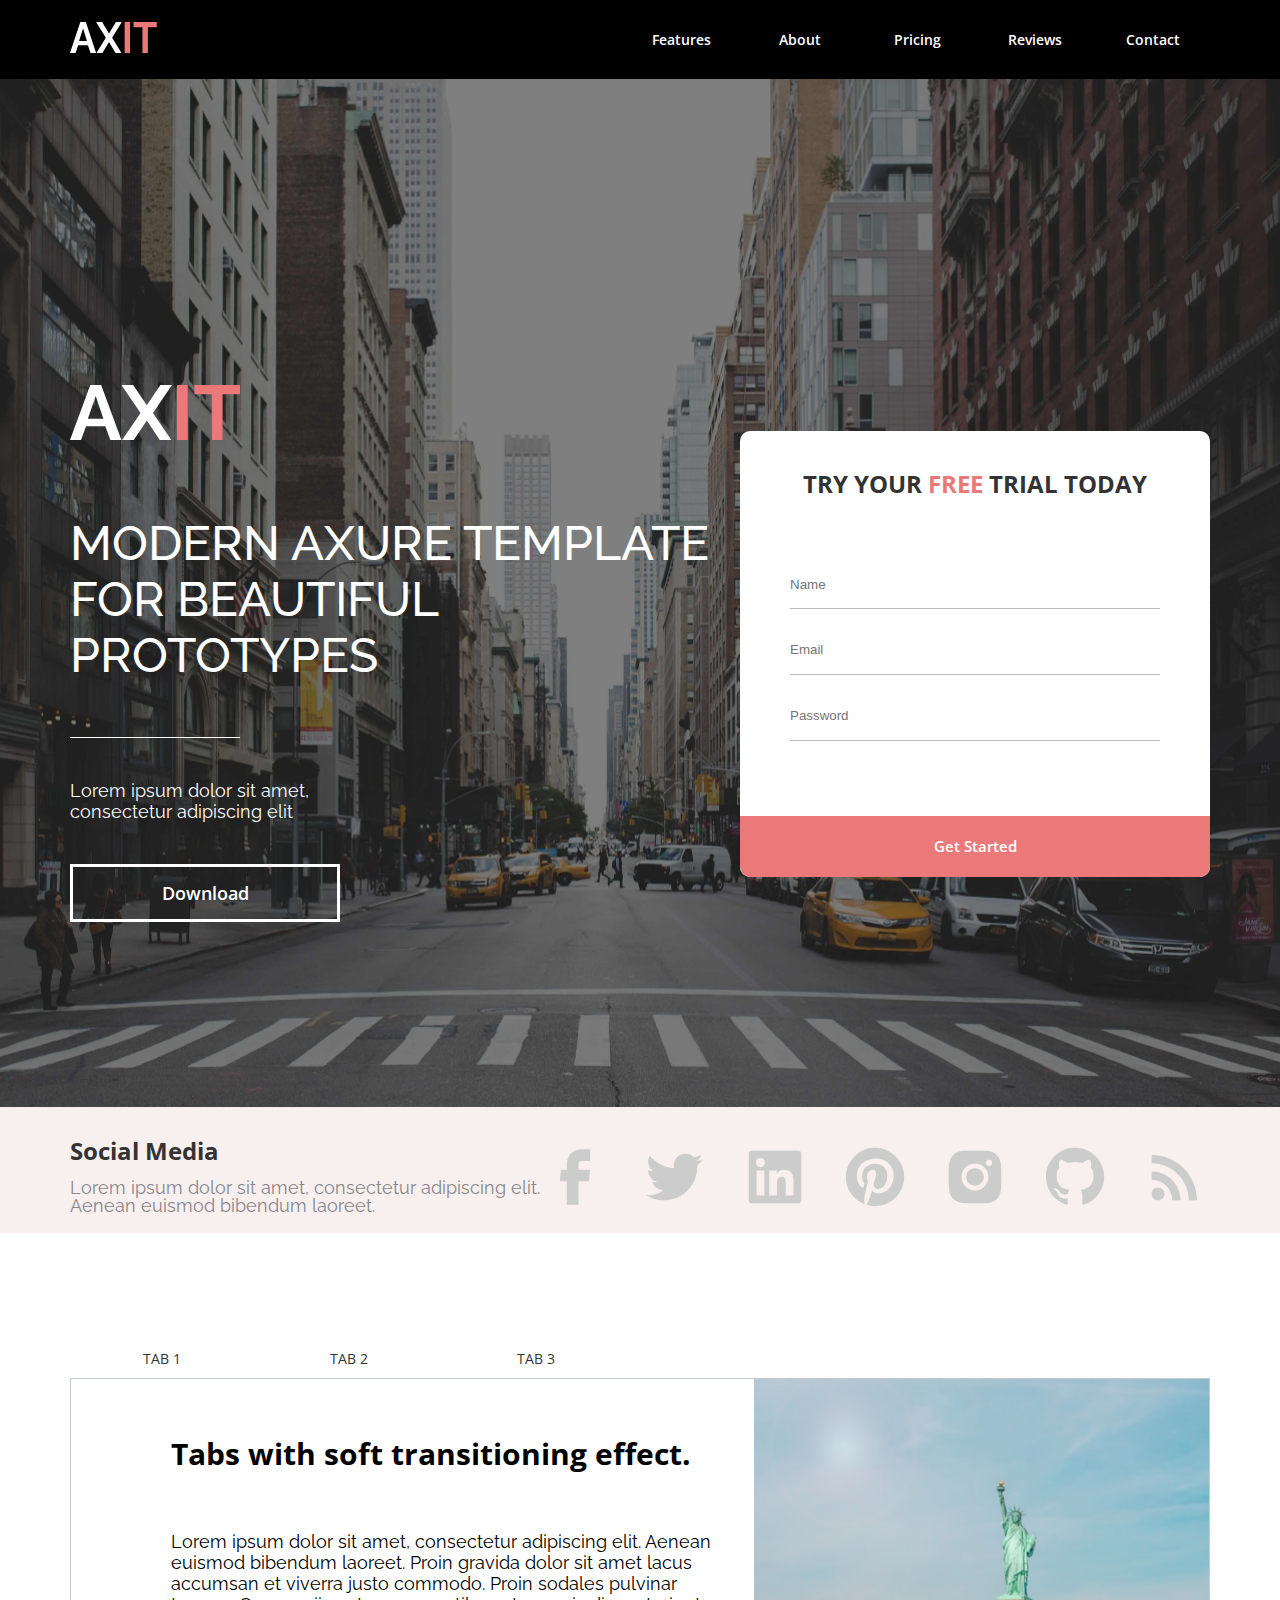
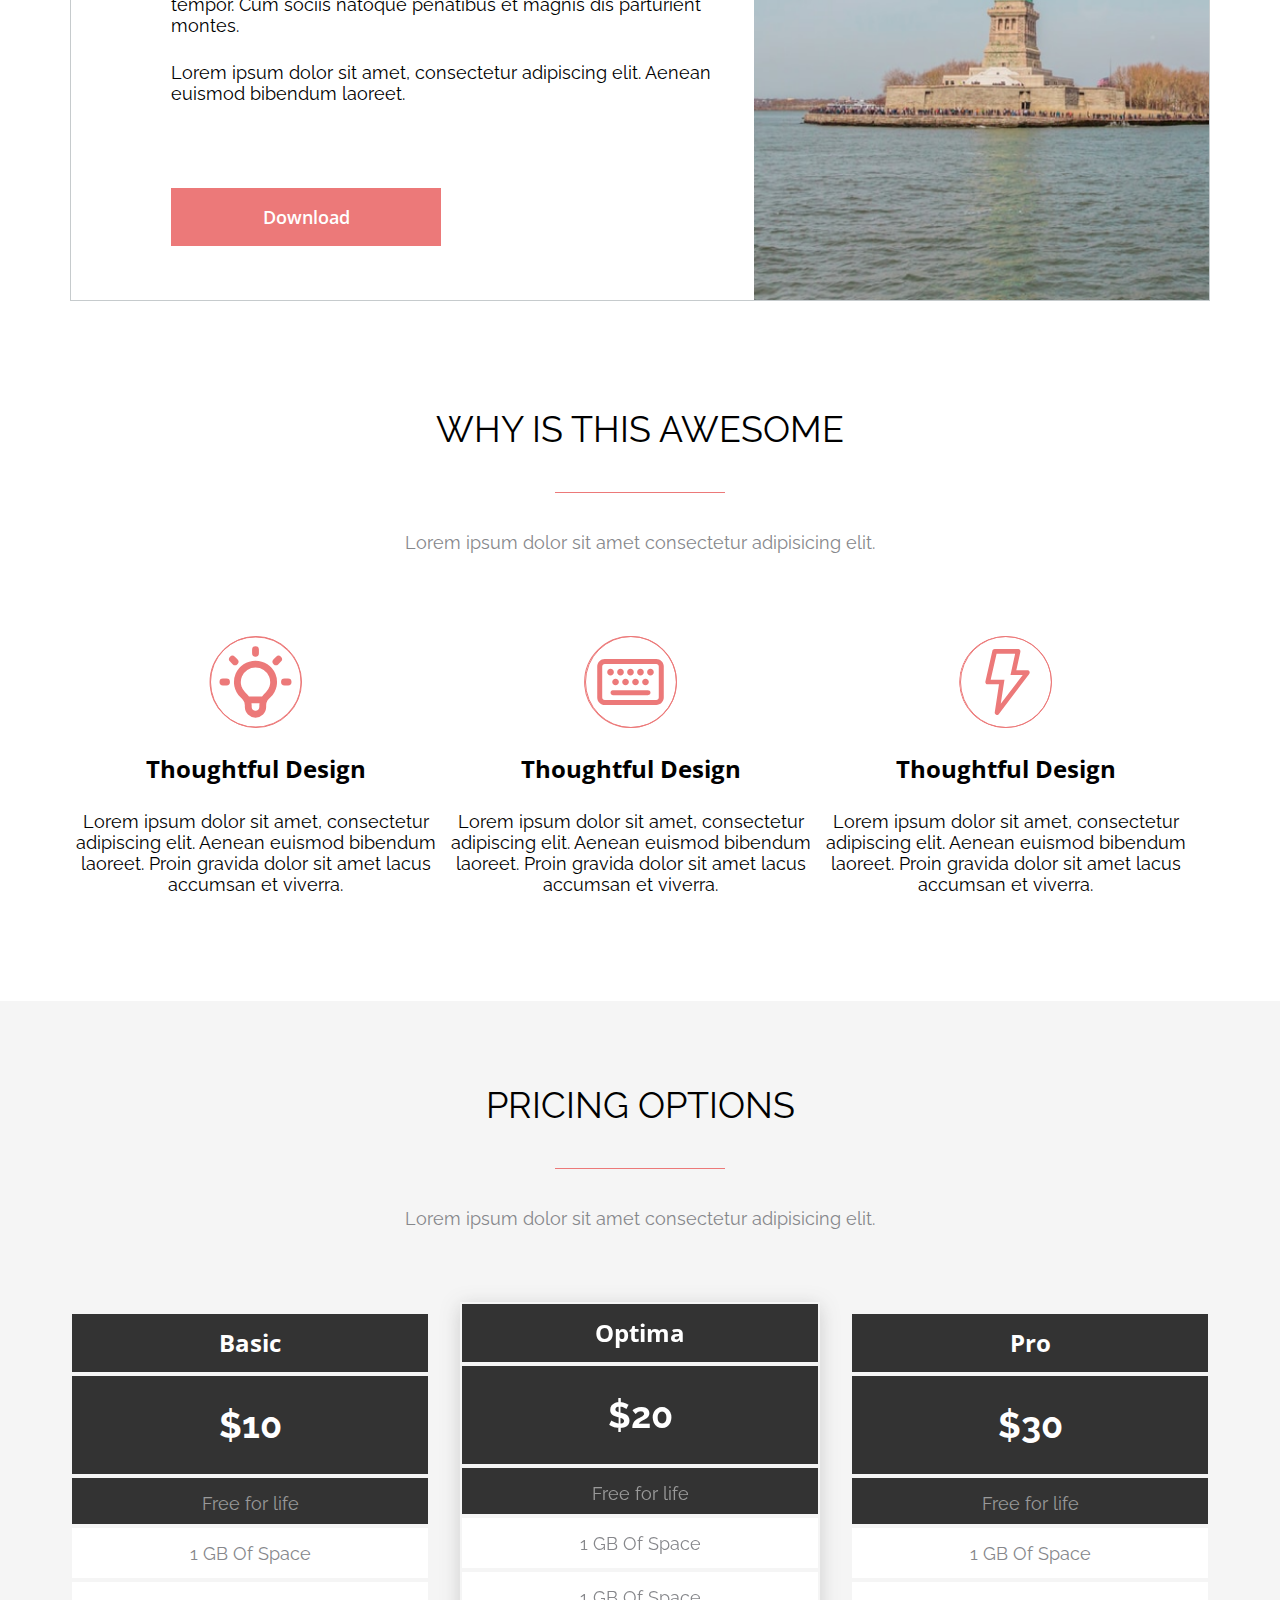
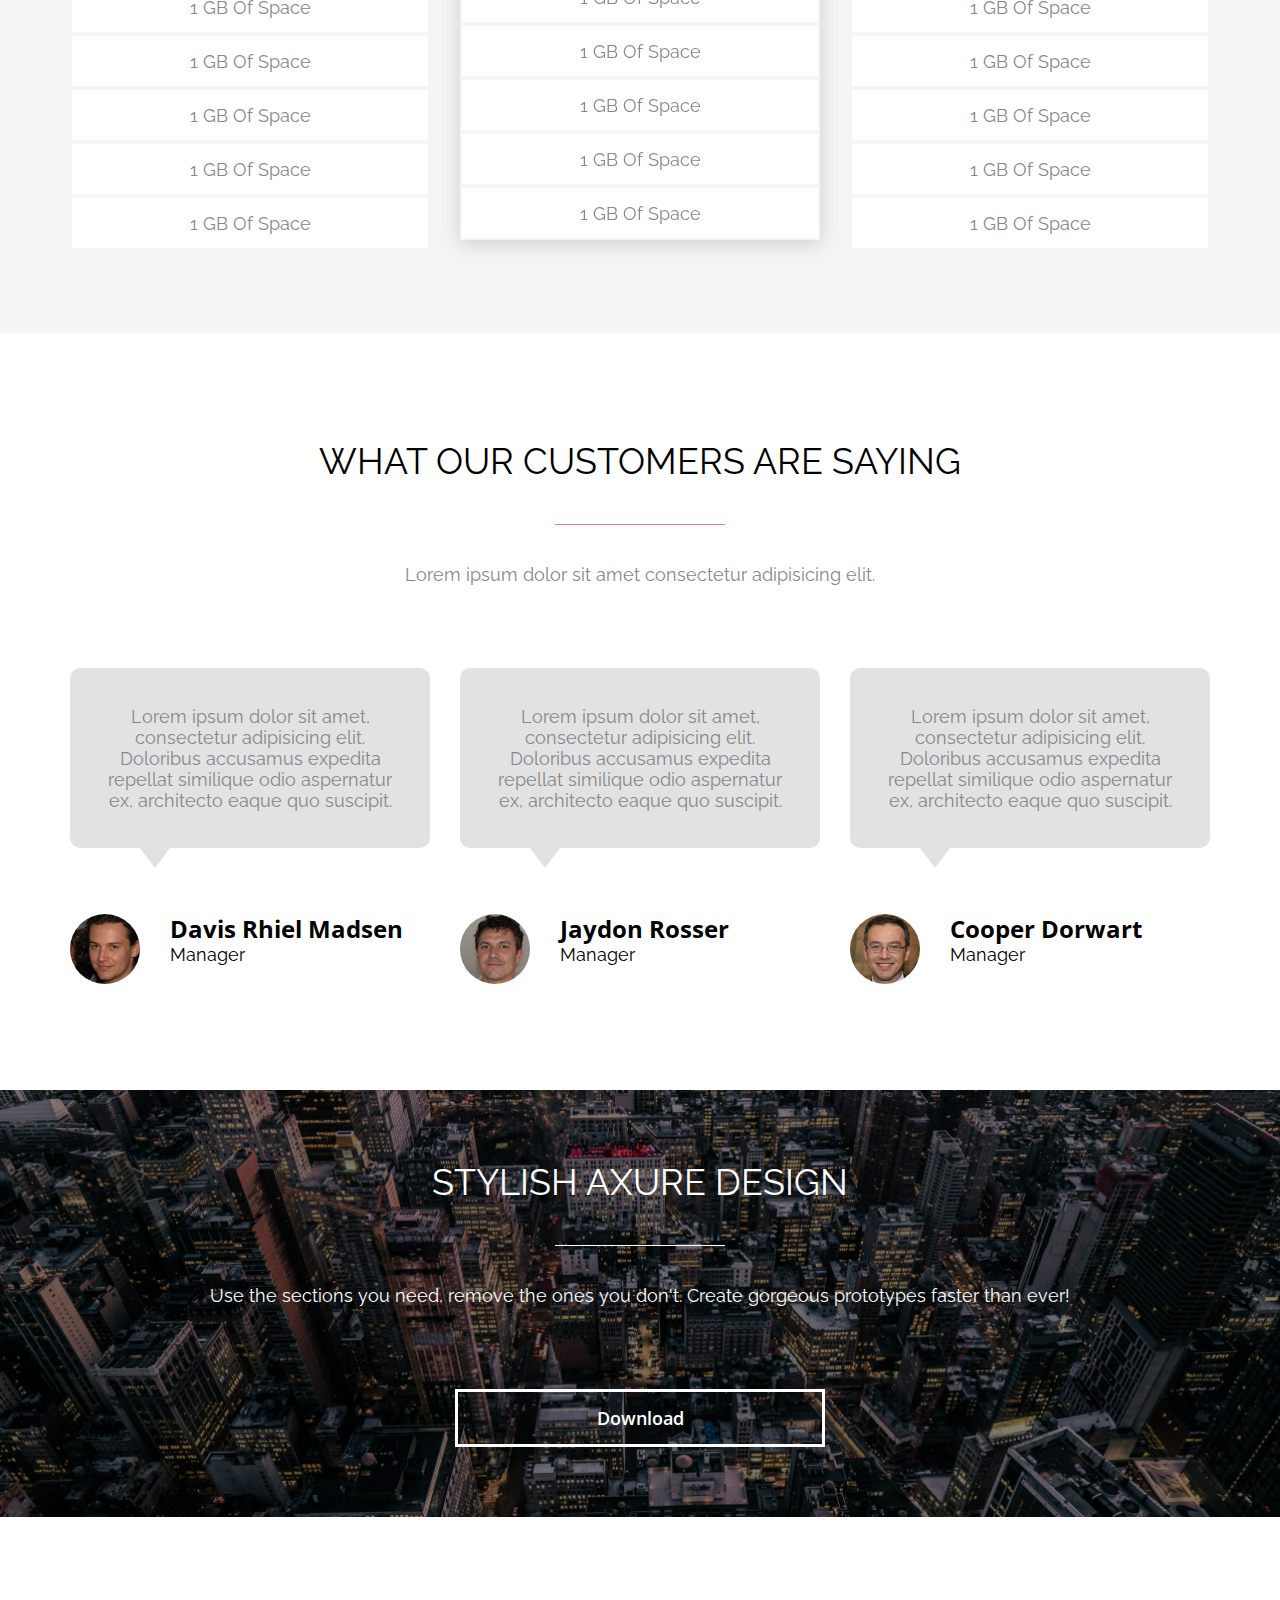
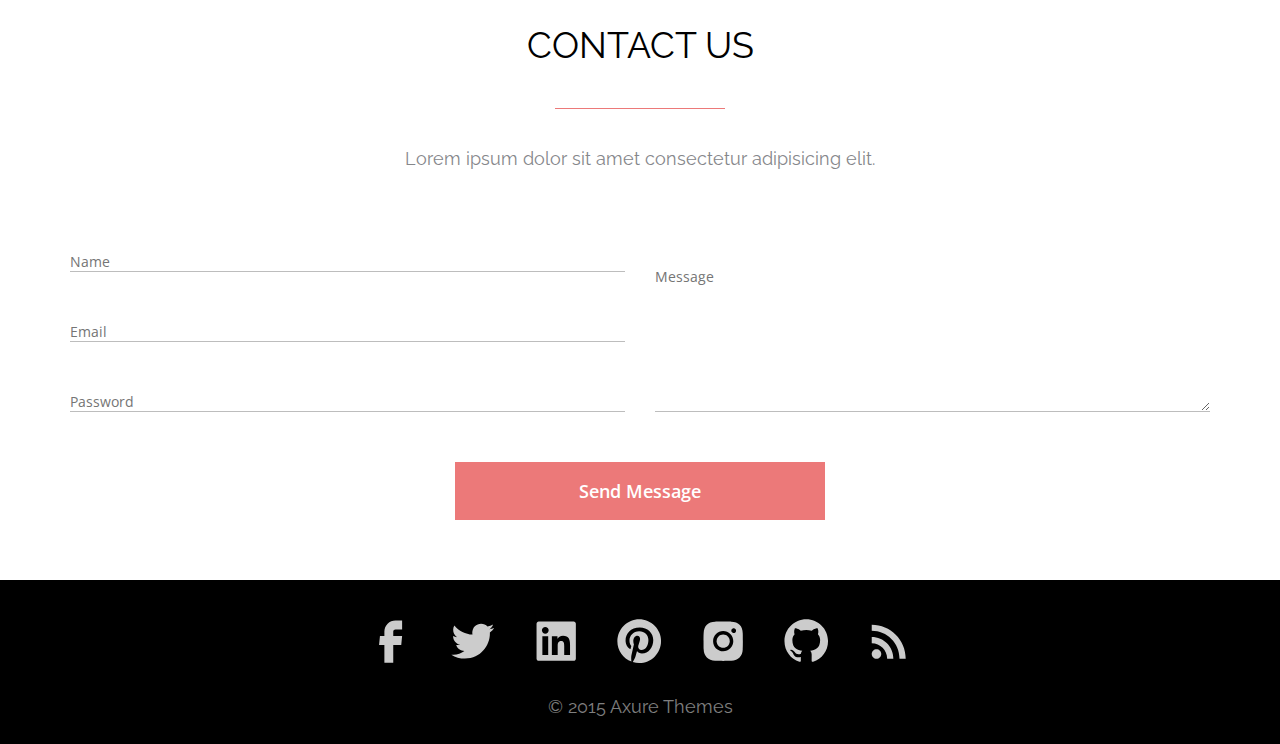
==== commit 48d17fae: "fix:add changes" ====
--- a/axit.html
+++ b/axit.html
@@ -12,7 +12,7 @@
 </head>
 <body>
   <header class="header">
-    <div class="header_container">
+    <div class="container header_container">
       <a href="#" class="header_logo">
         <svg xmlns="http://www.w3.org/2000/svg" width="87" height="31" viewBox="0 0 87 31" fill="none">
           <path d="M10.3163 0H15.8289L26.1059 31H20.5146L17.9158 23.2718H8.1507L5.5913 31H0L10.3163 0ZM16.9314 19.0366L13.0726 6.24366L9.05633 19.0366H16.9314Z" fill="white"/>
@@ -34,7 +34,7 @@
 
 
 <section class="banner_wrap">
-  <div class="banner_container">
+  <div class="container banner_container">
     <div class="banner_main-text">
       <div class="banner_logo">
         <svg xmlns="http://www.w3.org/2000/svg" width="170" height="55" viewBox="0 0 170 55" fill="none">
@@ -48,22 +48,15 @@
       <p class="banner_text">Lorem ipsum dolor sit amet, consectetur adipiscing elit</p>
       <button class="banner_button button_first">Download</button>
     </div>
-    <div class="banner_form">
-      <div class="banner_form-container">
+    <form class="banner_form">
         <div class="input_form">
           <h3 class="form_title">Try Your <span class="form_pink">FREE</span> Trial Today</h3>
-          <label for="First-name">Name</label>
-          <input type="text" class="form_input" placeholder="">
-          <label for="Email">Email</label>
-          <input type="email" class="form_input" placeholder="">
-          <label for="Password">Password</label>
-          <input type="password" class="form_input" placeholder=""> 
-        </div>
-        <div class="bottom_button">
+          <input type="text" class="form_input" placeholder="Name">
+          <input type="email" class="form_input" placeholder="Email">
+          <input type="password" class="form_input" placeholder="Password"> 
+        </div>
           <button class="form_button">Get Started</button>
-        </div>
-      </div>
-    </div>
+    </form>
   </div>
 </section>
 
@@ -121,7 +114,7 @@
 
 
 
-  <section class="features" id="features">
+  <div class="features" id="features">
     <div class="container">
       <div class="features__tabs">
         <a class="features__link effect__link_active" href="#features">TAB 1</a>
@@ -143,7 +136,7 @@
           </div>
         </div>
     </div>
-  </section>
+  </div>
 
 
 
@@ -298,10 +291,6 @@
     </div>
   </section>
 
-  <section class="contact" id="contact">
-
-  </section>
-
 
 
   <section class="design">
@@ -324,14 +313,14 @@
         <p class="head__text">Lorem ipsum dolor sit amet consectetur adipisicing elit.
         </p>
       </div>
-        <div class="contact_form">
+        <form class="contact_form">
           <div class="personal_info">
             <input type="text" class="form_input-info" placeholder="Name">
             <input type="email" class="form_input-info" placeholder="Email">
             <input type="password" class="form_input-info" placeholder="Password"> 
           </div>
           <textarea id="message" name="Message" rows="4" placeholder="Message"></textarea>
-        </div>
+        </form>
         <button class="contact_button">Send Message</button>
       </div>
   </section>
@@ -377,8 +366,8 @@
           </svg>
         </a>
       </div>
-    </div>
-    <p class="copyright">© 2015 Axure Themes</p>
+      <p class="copyright">© 2015 Axure Themes</p>
+    </div>
   </footer>
 </body>
 </html>--- a/styles/style.css
+++ b/styles/style.css
@@ -4,10 +4,8 @@
   padding: 0;
 }
 .header {
-  max-width: 1510px;
-  width: 100%;
-  height: 75px;
   background: #000;
+  padding: 22px 0;
   position: relative;
 }
 .header_container{
@@ -15,29 +13,18 @@
   justify-content: space-between;
   align-items: center;
 }
-.header_logo {
-  position: absolute;
-  content: '';
-  top: 22px;
-  left: 152px;
-}
 .header_nav {
-  position: absolute;
-  content: '';
-  top: 28px;
-  right: 122px;
 }
 .nav_links{
   text-decoration: none;
   color: #FFF;
-  text-align: center;
   font-family: 'Open Sans', 'sans-serif';
   font-size: 14px;
   font-weight: 600;
   line-height: 19px;
   text-transform: capitalize;
   display: inline-block;
-  width: 113.8px;
+  min-width: 113.8px;
   text-align: center;
 }
 .nav_links:visited{
@@ -51,13 +38,11 @@
 
 
 .banner_wrap {
-  max-width: 1510px;
-  height: 1026px;
   background: url(../design_img/image.png);
   background-size: cover;
   background-position: center;
-  margin: 0 auto;
-  position: relative;
+  position: relative;
+  padding: 306px 0 185px;
 }
 .banner_wrap::before {
   content: "";
@@ -69,9 +54,9 @@
   background-color: rgba(0, 0, 0, 0.50);
 }
 .banner_container {
-  padding: 306px 100px 185px 170px;
   display: flex;
   justify-content: space-between;
+  align-items: center;
   position: relative;
 }
 .banner_main-text {
@@ -100,7 +85,7 @@
   width: 170px;
 }
 .banner_text {
-  width: 270px;
+  max-width: 270px;
   color: #FFF;
   font-family: 'Raleway', 'sans-serif';
   font-size: 18px;
@@ -130,12 +115,11 @@
   font-size: 20px;
 }
 .banner_form {
-  width: 470px;
-  height: 450px;
+  max-width: 470px;
+  width: 100%;
   flex-shrink: 0;
   border-radius: 10px;
   background: #FFF;
-  margin-top: 22.5px
 }
 .form_title {
   margin-bottom: 75px;
@@ -153,19 +137,13 @@
 .input_form {
   padding: 36px 50px 75px;
 }
-label{
-  color: #BDBDBD;
-  font-family: 'Open Sans', 'sans-serif';
-  font-size: 14px;
-  font-weight: 400;
-  line-height: 19px;
-}
 .form_input {
   max-width: 370px;
   width: 100%;
   margin-bottom: 31px;
   border: none;
   border-bottom: 1px solid #BDBDBD;
+  padding: 0 0 16.84px;
 }
 .form_input:active {
   outline: none;
@@ -179,8 +157,8 @@
   margin-bottom: 0;
 }
 .form_button {
-  height: 60px;
-  width: 470px;
+  width: 100%;
+  padding: 20px;
   color: #FFF;
   text-align: center;
   font-family: 'Open Sans', 'sans-serif';
@@ -697,6 +675,7 @@
   width: 100%;
   height: 100%;
   opacity: 1;
+  background: rgba(0, 0, 0, 0.50);
 }
 .design_container{
   position: relative;
@@ -799,7 +778,8 @@
   display: flex;
 }
 .personal_info {
-  width: 569px;
+  max-width: 569px;
+  width: 100%;
   margin-right: 30px;
 }
 .form_input-info {
@@ -811,8 +791,8 @@
   line-height: 19px;
   margin-bottom: 50px;
   display: flex;
-  width: 571px;
-  height: 38px;
+  width: 100%;
+  padding: 15px 0;
   flex-direction: column;
   justify-content: center;
   text-align: start;
@@ -834,7 +814,7 @@
 #message {
   max-width: 571px;
   width: 100%;
-  max-height: 214px;
+  padding: 15px 0;
   border: none;
   border-bottom: 1px solid #BDBDBD;
   color: #BDBDBD;
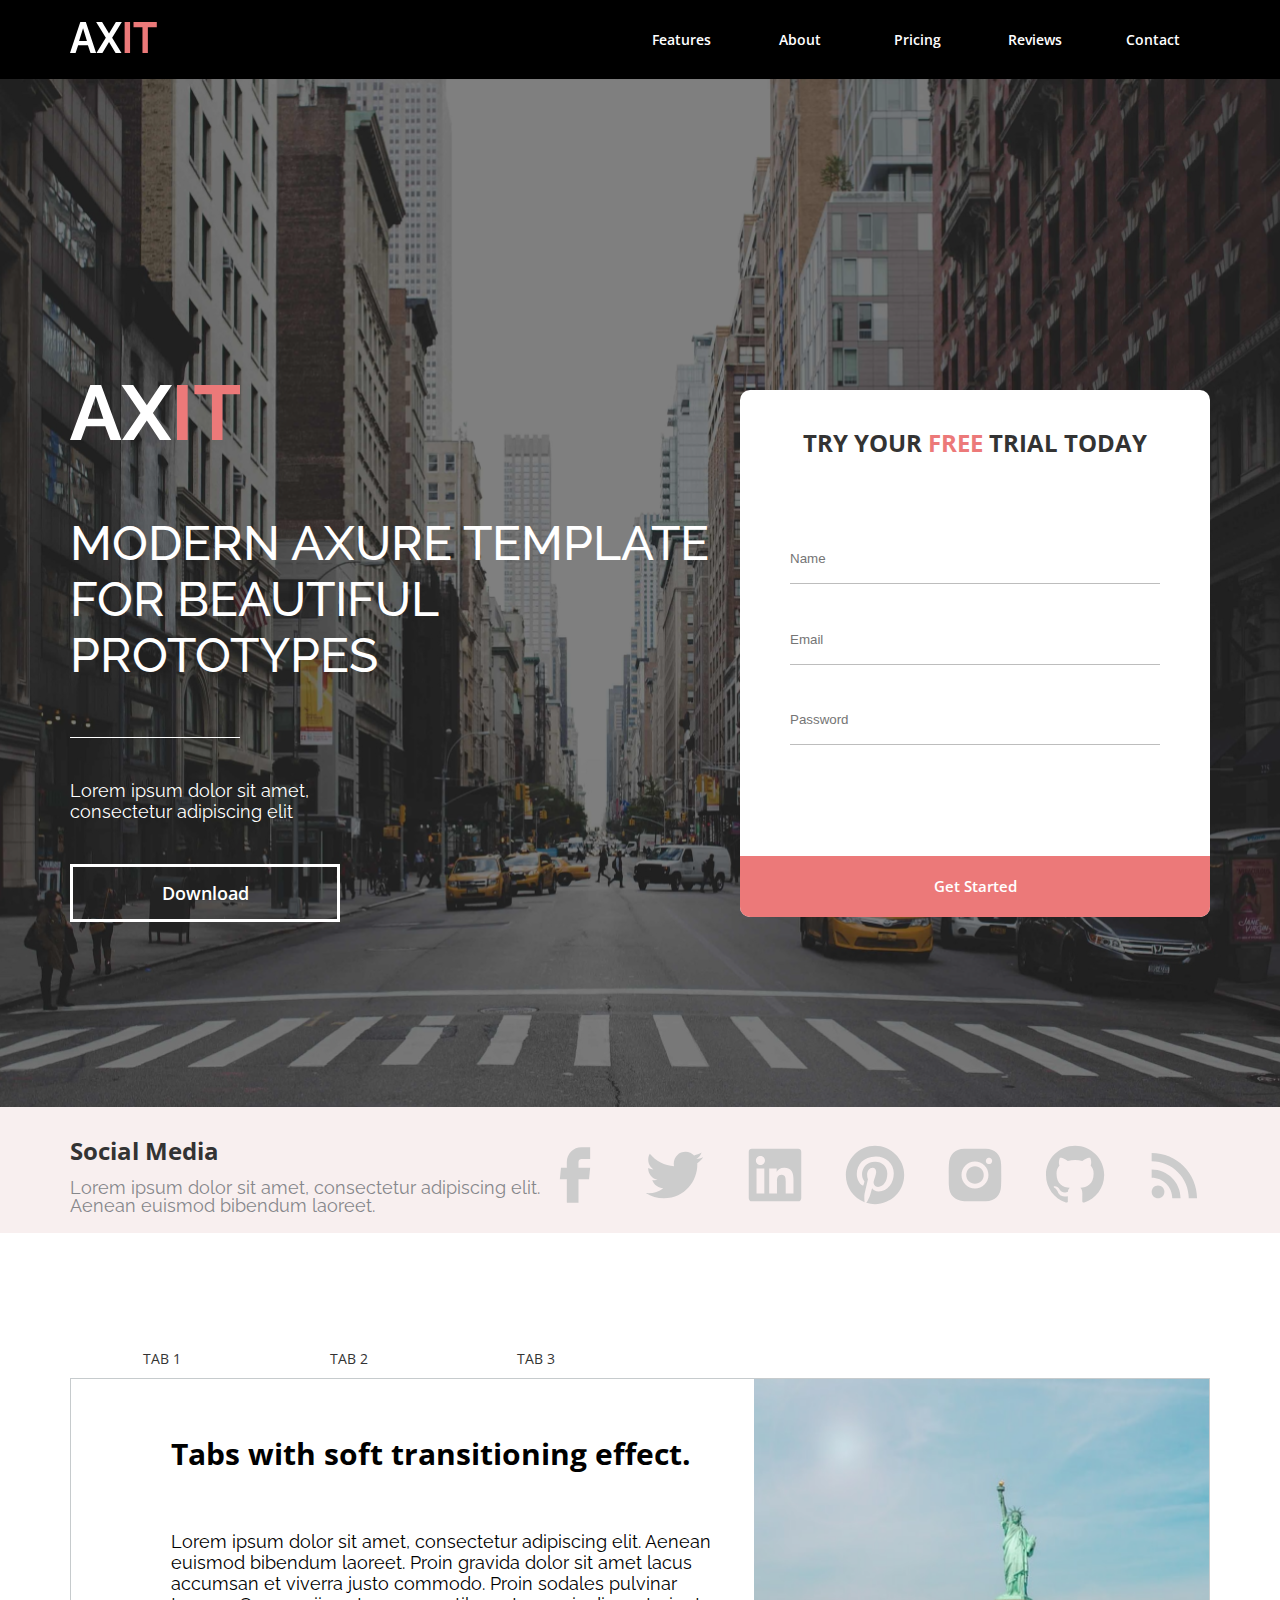
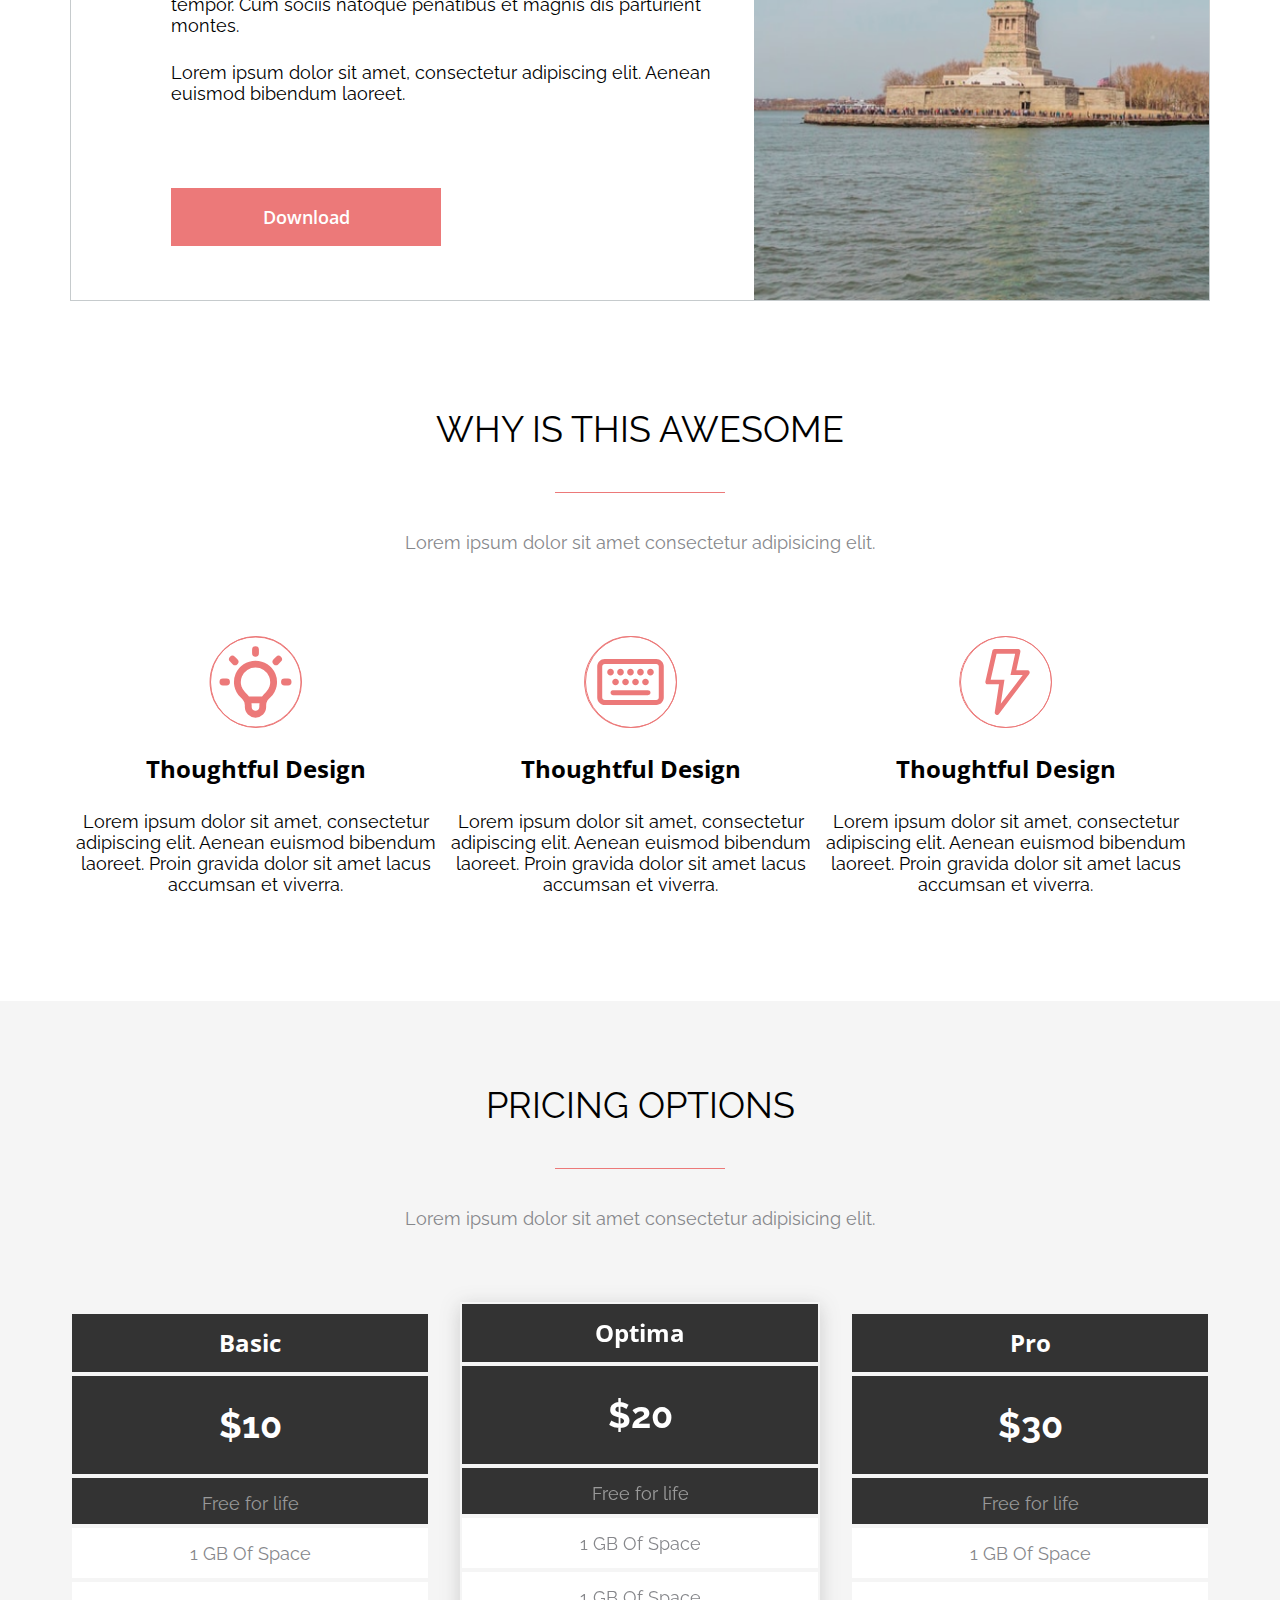
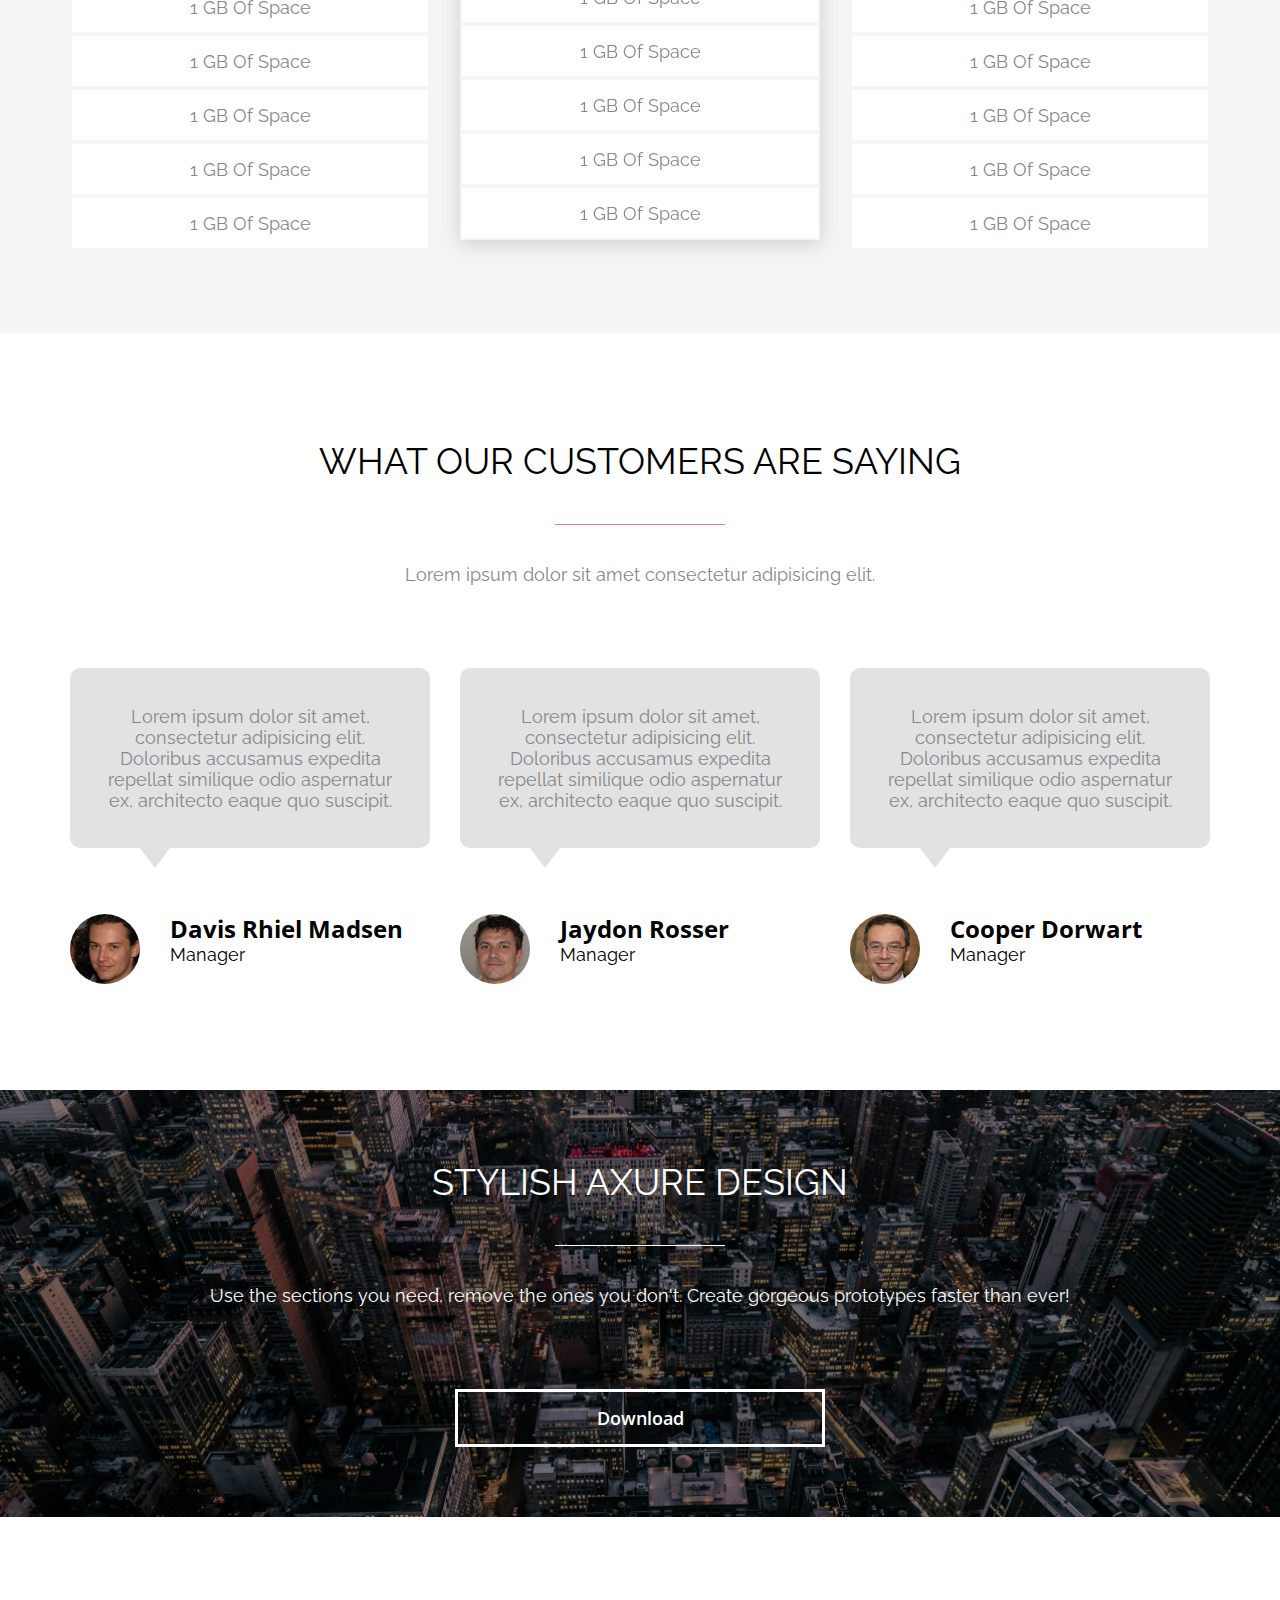
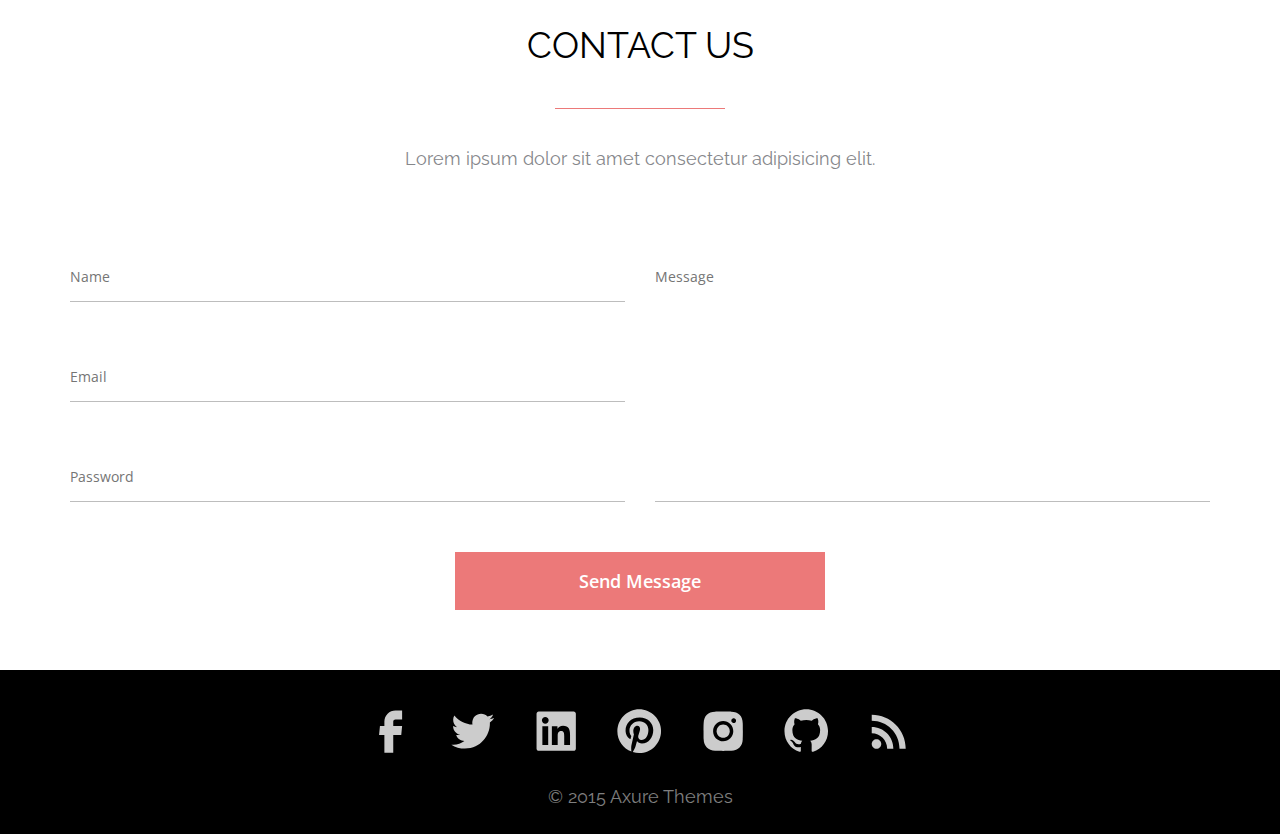
==== commit 95067910: "fix:added changes" ====
--- a/axit.html
+++ b/axit.html
@@ -12,8 +12,8 @@
 </head>
 <body>
   <header class="header">
-    <div class="container header_container">
-      <a href="#" class="header_logo">
+    <div class="container header__container">
+      <a href="#" class="header__logo">
         <svg xmlns="http://www.w3.org/2000/svg" width="87" height="31" viewBox="0 0 87 31" fill="none">
           <path d="M10.3163 0H15.8289L26.1059 31H20.5146L17.9158 23.2718H8.1507L5.5913 31H0L10.3163 0ZM16.9314 19.0366L13.0726 6.24366L9.05633 19.0366H16.9314Z" fill="white"/>
           <path d="M32.086 0L39.016 11.4394L45.9067 0H51.813L42.1267 15.7183L51.498 31H45.5917L39.016 19.9972L32.401 31H26.4553L35.8266 15.7183L26.1403 0H32.086Z" fill="white"/>
@@ -21,22 +21,22 @@
           <path d="M86.8026 5.2831H77.8644V31H72.47V5.2831H63.5318V0H86.8026V5.2831Z" fill="#EC7979"/>
         </svg>
       </a>
-      <nav class="header_nav">
-        <a href="#features" class="nav_links">Features</a>
-        <a href="#about" class="nav_links">About</a>
-        <a href="#pricing" class="nav_links">Pricing</a>
-        <a href="#reviews" class="nav_links">Reviews</a>
-        <a href="#contact" class="nav_links">Contact</a>
+      <nav class="header__nav">
+        <a href="#features" class="header__link">Features</a>
+        <a href="#about" class="header__link">About</a>
+        <a href="#pricing" class="header__link">Pricing</a>
+        <a href="#reviews" class="header__link">Reviews</a>
+        <a href="#contact" class="header__link">Contact</a>
       </nav>
     </div>
   </header>
 
 
 
-<section class="banner_wrap">
-  <div class="container banner_container">
-    <div class="banner_main-text">
-      <div class="banner_logo">
+<section class="banner">
+  <div class="container banner__container">
+    <div class="banner__info">
+      <div class="banner__logo">
         <svg xmlns="http://www.w3.org/2000/svg" width="170" height="55" viewBox="0 0 170 55" fill="none">
           <path d="M20.3089 0H31.161L51.3924 55H40.3853L35.2693 41.2887H16.0456L11.0071 55H0L20.3089 0ZM33.3314 33.7747L25.735 11.0775L17.8284 33.7747H33.3314Z" fill="white"/>
           <path d="M63.165 0L76.8076 20.2958L90.3728 0H102L82.9313 27.8873L101.38 55H89.7526L76.8076 35.4789L63.7851 55H52.0804L70.5289 27.8873L51.4602 0H63.165Z" fill="white"/>
@@ -44,18 +44,18 @@
           <path d="M170 9.37324H152.499V55H141.936V9.37324H124.435V0H170V9.37324Z" fill="#EC7979"/>
         </svg>
       </div>
-      <h1 class="banner_title">MODERN AXURE TEMPLATE FOR BEAUTIFUL PROTOTYPES</h1>
-      <p class="banner_text">Lorem ipsum dolor sit amet, consectetur adipiscing elit</p>
-      <button class="banner_button button_first">Download</button>
-    </div>
-    <form class="banner_form">
-        <div class="input_form">
-          <h3 class="form_title">Try Your <span class="form_pink">FREE</span> Trial Today</h3>
-          <input type="text" class="form_input" placeholder="Name">
-          <input type="email" class="form_input" placeholder="Email">
-          <input type="password" class="form_input" placeholder="Password"> 
-        </div>
-          <button class="form_button">Get Started</button>
+      <h1 class="banner__title">MODERN AXURE TEMPLATE FOR BEAUTIFUL PROTOTYPES</h1>
+      <p class="banner__text">Lorem ipsum dolor sit amet, consectetur adipiscing elit</p>
+      <button class="banner__button button_first">Download</button>
+    </div>
+    <form class="banner__form">
+        <div class="banner__wrapper-inputs">
+          <h3 class="banner__form-title">Try Your <span class="form_pink">FREE</span> Trial Today</h3>
+          <input type="text" class="form__input" placeholder="Name">
+          <input type="email" class="form__input" placeholder="Email">
+          <input type="password" class="form__input" placeholder="Password"> 
+        </div>
+          <button class="form__button">Get Started</button>
     </form>
   </div>
 </section>
@@ -63,14 +63,14 @@
 
 
 <section class="media">
-  <div class="container media_container">
-    <div class="media_text">
-      <h2 class="media_headline">Social Media</h2>
-      <p class="media_lorem">Lorem ipsum dolor sit amet, consectetur adipiscing elit. 
+  <div class="container media__container">
+    <div class="media__info">
+      <h2 class="media__title">Social Media</h2>
+      <p class="media__text">Lorem ipsum dolor sit amet, consectetur adipiscing elit. 
         Aenean euismod bibendum laoreet.</p>
     </div>
-    <div class="media_icons">
-      <a class="icon_header">
+    <div class="media__icons">
+      <a class="media__link">
         <svg xmlns="http://www.w3.org/2000/svg" width="70" height="70" viewBox="0 0 70 70" fill="none">
           <path d="M26.827 62.7083H38.4937V39.3458H49.0054L50.1604 27.7375H38.4937V21.875C38.4937 21.1014 38.801 20.3595 39.348 19.8126C39.895 19.2656 40.6368 18.9583 41.4104 18.9583H50.1604V7.29163H41.4104C37.5426 7.29163 33.8333 8.82808 31.0984 11.563C28.3635 14.2979 26.827 18.0072 26.827 21.875V27.7375H20.9937L19.8387 39.3458H26.827V62.7083Z" fill="#CCCCCC"/>
         </svg>
@@ -148,28 +148,28 @@
       </p>
     </div>
     <div class="about__wrapper">
-        <div class="about-column">
-          <div class="about-column__wrap-img"> 
-            <img class="about-column__img" src="awesome_img/01.svg">
-          </div>
-          <h3 class="about-column__title">Thoughtful Design</h3>
-          <p class="about-column__text">Lorem ipsum dolor sit amet, consectetur adipiscing  elit. Aenean euismod bibendum laoreet. Proin gravida  dolor sit amet lacus accumsan et viverra.
+        <div class="about__column">
+          <div class="about__wrap-img"> 
+            <img class="about__img" src="awesome_img/01.svg">
+          </div>
+          <h3 class="about__title">Thoughtful Design</h3>
+          <p class="about__text">Lorem ipsum dolor sit amet, consectetur adipiscing  elit. Aenean euismod bibendum laoreet. Proin gravida  dolor sit amet lacus accumsan et viverra.
           </p>
         </div>
-        <div class="about-column">
-          <div class="about-column__wrap-img"> 
-            <img class="about-column__img" src="awesome_img/02.svg">
-          </div>
-          <h3 class="about-column__title">Thoughtful Design</h3>
-          <p class="about-column__text">Lorem ipsum dolor sit amet, consectetur adipiscing  elit. Aenean euismod bibendum laoreet. Proin gravida  dolor sit amet lacus accumsan et viverra.
+        <div class="about__column">
+          <div class="about__wrap-img"> 
+            <img class="about__img" src="awesome_img/02.svg">
+          </div>
+          <h3 class="about__title">Thoughtful Design</h3>
+          <p class="about__text">Lorem ipsum dolor sit amet, consectetur adipiscing  elit. Aenean euismod bibendum laoreet. Proin gravida  dolor sit amet lacus accumsan et viverra.
           </p>
         </div>
-        <div class="about-column">
-          <div class="about-column__wrap-img"> 
-            <img class="about-column__img" src="awesome_img/03.svg">
-          </div>
-          <h3 class="about-column__title">Thoughtful Design</h3>
-          <p class="about-column__text">Lorem ipsum dolor sit amet, consectetur adipiscing  elit. Aenean euismod bibendum laoreet. Proin gravida  dolor sit amet lacus accumsan et viverra.
+        <div class="about__column">
+          <div class="about__wrap-img"> 
+            <img class="about__img" src="awesome_img/03.svg">
+          </div>
+          <h3 class="about__title">Thoughtful Design</h3>
+          <p class="about__text">Lorem ipsum dolor sit amet, consectetur adipiscing  elit. Aenean euismod bibendum laoreet. Proin gravida  dolor sit amet lacus accumsan et viverra.
           </p>
         </div>
     </div>
@@ -186,38 +186,38 @@
         </p>
       </div>
       <div class="packs">
-        <div class="packs_column col-1">
-          <p class="packs-column__rectangle rectangle_one" >Basic</p>
-          <p class="packs-column__rectangle rectangle_two">$10</p>
-          <p class="packs-column__rectangle rectangle_three">Free for life</p>
-          <p class="rectangle_text">1 GB Of Space</p>
-          <p class="rectangle_text">1 GB Of Space</p>
-          <p class="rectangle_text">1 GB Of Space</p>
-          <p class="rectangle_text">1 GB Of Space</p>
-          <p class="rectangle_text">1 GB Of Space</p>
-          <p class="rectangle_text">1 GB Of Space</p>
-        </div>
-        <div class="packs_column col-2">
-          <p class="packs-column__rectangle rectangle_one" >Optima</p>
-          <p class="packs-column__rectangle rectangle_two">$20</p>
-          <p class="packs-column__rectangle rectangle_three">Free for life</p>
-          <p class="rectangle_text">1 GB Of Space</p>
-          <p class="rectangle_text">1 GB Of Space</p>
-          <p class="rectangle_text">1 GB Of Space</p>
-          <p class="rectangle_text">1 GB Of Space</p>
-          <p class="rectangle_text">1 GB Of Space</p>
-          <p class="rectangle_text">1 GB Of Space</p>
-        </div>
-        <div class="packs_column col-3">
-          <p class="packs-column__rectangle rectangle_one" >Pro</p>
-          <p class="packs-column__rectangle rectangle_two">$30</p>
-          <p class="packs-column__rectangle rectangle_three">Free for life</p>
-          <p class="rectangle_text">1 GB Of Space</p>
-          <p class="rectangle_text">1 GB Of Space</p>
-          <p class="rectangle_text">1 GB Of Space</p>
-          <p class="rectangle_text">1 GB Of Space</p>
-          <p class="rectangle_text">1 GB Of Space</p>
-          <p class="rectangle_text">1 GB Of Space</p>
+        <div class="packs__column col-1">
+          <p class="packs__rectangle rectangle_one" >Basic</p>
+          <p class="packs__rectangle rectangle_two">$10</p>
+          <p class="packs__rectangle rectangle_three">Free for life</p>
+          <p class="packs__text">1 GB Of Space</p>
+          <p class="packs__text">1 GB Of Space</p>
+          <p class="packs__text">1 GB Of Space</p>
+          <p class="packs__text">1 GB Of Space</p>
+          <p class="packs__text">1 GB Of Space</p>
+          <p class="packs__text">1 GB Of Space</p>
+        </div>
+        <div class="packs__column col-2">
+          <p class="packs__rectangle rectangle_one" >Optima</p>
+          <p class="packs__rectangle rectangle_two">$20</p>
+          <p class="packs__rectangle rectangle_three">Free for life</p>
+          <p class="packs__text">1 GB Of Space</p>
+          <p class="packs__text">1 GB Of Space</p>
+          <p class="packs__text">1 GB Of Space</p>
+          <p class="packs__text">1 GB Of Space</p>
+          <p class="packs__text">1 GB Of Space</p>
+          <p class="packs__text">1 GB Of Space</p>
+        </div>
+        <div class="packs__column col-3">
+          <p class="packs__rectangle rectangle_one" >Pro</p>
+          <p class="packs__rectangle rectangle_two">$30</p>
+          <p class="packs__rectangle rectangle_three">Free for life</p>
+          <p class="packs__text">1 GB Of Space</p>
+          <p class="packs__text">1 GB Of Space</p>
+          <p class="packs__text">1 GB Of Space</p>
+          <p class="packs__text">1 GB Of Space</p>
+          <p class="packs__text">1 GB Of Space</p>
+          <p class="packs__text">1 GB Of Space</p>
         </div>
       </div>
     </div>
@@ -232,58 +232,58 @@
         <p class="head__text">Lorem ipsum dolor sit amet consectetur adipisicing elit.
         </p>
       </div>
-      <div class="wrapper">
-        <div class="column first-col">
-          <div class="rec">
-            <p class="cust_text">Lorem ipsum dolor sit amet, 
+      <div class="customers__wrapper">
+        <div class="customer">
+          <div class="customer__wrapper-text">
+            <p class="customer_text">Lorem ipsum dolor sit amet, 
               consectetur adipisicing elit. Doloribus 
               accusamus expedita repellat similique 
               odio aspernatur ex, architecto eaque 
               quo suscipit.</p>
           </div>
-          <div class="initials">
-            <div class="image">
-              <img src="customers_img/01.png" alt="Davis" width="70px"; height="70px">
-            </div>
-           <div class="text">
-            <p class="name">Davis Rhiel Madsen</p>
-            <p class="position">Manager</p>
+          <div class="customer__info">
+            <div class="customer__wrapper-image">
+              <img src="customers_img/01.png" alt="Davis" class="customer__image">
+            </div>
+           <div class="customer__about">
+            <p class="customer__name">Davis Rhiel Madsen</p>
+            <p class="customer__position">Manager</p>
            </div>
           </div>
         </div>
-        <div class="column second-col">
-          <div class="rec">
-            <p class="cust_text">Lorem ipsum dolor sit amet, 
+        <div class="customer">
+          <div class="customer__wrapper-text">
+            <p class="customer_text">Lorem ipsum dolor sit amet, 
               consectetur adipisicing elit. Doloribus 
               accusamus expedita repellat similique 
               odio aspernatur ex, architecto eaque 
               quo suscipit.</p>
           </div>
-          <div class="initials">
-            <div class="image">
-              <img src="customers_img/02.png" alt="Jaydon" width="70px"; height="70px">
-            </div>
-            <div class="text">
-              <p class="name">Jaydon Rosser</p>
-              <p class="position">Manager</p>
+          <div class="customer__info">
+            <div class="customer__wrapper-image">
+              <img src="customers_img/02.png" alt="Jaydon" class="customer__image">
+            </div>
+            <div class="customer__about">
+              <p class="customer__name">Jaydon Rosser</p>
+              <p class="customer__position">Manager</p>
              </div>
           </div>
         </div>
-        <div class="column third-col">
-          <div class="rec">
-            <p class="cust_text">Lorem ipsum dolor sit amet, 
+        <div class="customer">
+          <div class="customer__wrapper-text">
+            <p class="customer_text">Lorem ipsum dolor sit amet, 
               consectetur adipisicing elit. Doloribus 
               accusamus expedita repellat similique 
               odio aspernatur ex, architecto eaque 
               quo suscipit.</p>
           </div>
-          <div class="initials">
-            <div class="image">
-              <img src="customers_img/03.png" alt="Cooper" width="70px"; height="70px">
-            </div>
-            <div class="text">
-              <p class="name">Cooper Dorwart</p>
-              <p class="position">Manager</p>
+          <div class="customer__info">
+            <div class="customer__wrapper-image">
+              <img src="customers_img/03.png" alt="Cooper" class="customer__image">
+            </div>
+            <div class="customer__about">
+              <p class="customer__name">Cooper Dorwart</p>
+              <p class="customer__position">Manager</p>
             </div>
           </div>
         </div>
@@ -307,59 +307,63 @@
 
 
   <section class="contact" id="contact">
-    <div class="container contact_container">
+    <div class="container contact__container">
       <div class="head">
         <h2 class="head__title">CONTACT US</h2>
         <p class="head__text">Lorem ipsum dolor sit amet consectetur adipisicing elit.
         </p>
       </div>
-        <form class="contact_form">
-          <div class="personal_info">
-            <input type="text" class="form_input-info" placeholder="Name">
-            <input type="email" class="form_input-info" placeholder="Email">
-            <input type="password" class="form_input-info" placeholder="Password"> 
-          </div>
-          <textarea id="message" name="Message" rows="4" placeholder="Message"></textarea>
+        <form>
+          <div class="contact__form">
+            <div class="contact__inputs">
+              <input type="text" class="contact__input" placeholder="Name">
+              <input type="email" class="contact__input" placeholder="Email">
+              <input type="password" class="contact__input" placeholder="Password"> 
+            </div>
+            <textarea id="contact__textarea" name="Message" rows="4" placeholder="Message"></textarea>
+          </div>
+          <button class="contact__button">Send Message</button>
         </form>
-        <button class="contact_button">Send Message</button>
-      </div>
+    </div>
   </section>
+
+
 
   <footer>
     <div class="container">
-      <div class="icons">
-        <a class="icon_footer">
+      <div class="footer__icons">
+        <a class="footer__icon">
           <svg xmlns="http://www.w3.org/2000/svg" width="54" height="54" viewBox="0 0 70 70" fill="none">
             <path d="M26.827 62.7083H38.4936V39.3458H49.0053L50.1603 27.7375H38.4936V21.875C38.4936 21.1014 38.8009 20.3595 39.3479 19.8126C39.8949 19.2656 40.6367 18.9583 41.4103 18.9583H50.1603V7.29163H41.4103C37.5425 7.29163 33.8332 8.82808 31.0983 11.563C28.3634 14.2979 26.827 18.0072 26.827 21.875V27.7375H20.9936L19.8386 39.3458H26.827V62.7083Z" fill="#CCCCCC"/>
           </svg>
         </a>
-        <a class="icon_footer">
+        <a class="footer__icon">
           <svg xmlns="http://www.w3.org/2000/svg" width="54" height="54" viewBox="0 0 54 54" fill="none">
             <path d="M43.5198 17.7268C43.5486 18.1148 43.5486 18.5005 43.5486 18.8862C43.5486 30.6899 34.5645 44.2914 18.1456 44.2914C13.0872 44.2914 8.38785 42.8262 4.43332 40.2814C5.15152 40.3634 5.84312 40.3923 6.59014 40.3923C10.6089 40.402 14.5139 39.0581 17.6757 36.5774C15.8124 36.5436 14.0062 35.9289 12.5092 34.819C11.0122 33.709 9.89914 32.1593 9.3255 30.3862C9.87745 30.4682 10.4316 30.5237 11.0124 30.5237C11.8126 30.5237 12.6173 30.4128 13.3643 30.22C11.3421 29.8117 9.52384 28.7156 8.21854 27.1182C6.91325 25.5207 6.20154 23.5204 6.20444 21.4575V21.3467C7.39479 22.0094 8.77577 22.424 10.2388 22.4794C9.01315 21.6649 8.00818 20.5598 7.31352 19.2625C6.61886 17.9653 6.25611 16.5162 6.25764 15.0447C6.25764 13.3866 6.69875 11.866 7.47237 10.5404C9.71594 13.3002 12.5142 15.558 15.6859 17.1675C18.8575 18.777 22.3319 19.7024 25.884 19.8837C25.7466 19.2187 25.6623 18.5293 25.6623 17.8377C25.6618 16.665 25.8923 15.5036 26.3408 14.4201C26.7893 13.3366 27.447 12.352 28.2762 11.5228C29.1054 10.6936 30.09 10.0359 31.1735 9.58741C32.257 9.13891 33.4184 8.90835 34.5911 8.90894C37.1624 8.90894 39.4832 9.98624 41.1147 11.7285C43.1136 11.342 45.0306 10.6123 46.7805 9.57172C46.1142 11.635 44.7185 13.3846 42.8548 14.4927C44.6277 14.2905 46.3603 13.8243 47.9953 13.1095C46.7742 14.8897 45.261 16.4508 43.5198 17.7268Z" fill="#CCCCCC"/>
           </svg>
         </a>
-        <a class="icon_footer">
+        <a class="footer__icon">
           <svg xmlns="http://www.w3.org/2000/svg" width="54" height="54" viewBox="0 0 54 54" fill="none">
             <path d="M44.3333 6.6499H8.86667C8.27877 6.6499 7.71495 6.88344 7.29925 7.29915C6.88354 7.71485 6.65 8.27867 6.65 8.86657V44.3332C6.65 44.9211 6.88354 45.4849 7.29925 45.9007C7.71495 46.3164 8.27877 46.5499 8.86667 46.5499H44.3333C44.9212 46.5499 45.485 46.3164 45.9008 45.9007C46.3165 45.4849 46.55 44.9211 46.55 44.3332V8.86657C46.55 8.27867 46.3165 7.71485 45.9008 7.29915C45.485 6.88344 44.9212 6.6499 44.3333 6.6499ZM18.4848 40.6469H12.5619V21.6058H18.4848V40.6469ZM15.5233 19.0056C14.6133 19.0056 13.7405 18.6441 13.097 18.0006C12.4534 17.3571 12.0919 16.4843 12.0919 15.5742C12.0919 14.6641 12.4534 13.7913 13.097 13.1478C13.7405 12.5043 14.6133 12.1428 15.5233 12.1428C16.4334 12.1428 17.3062 12.5043 17.9497 13.1478C18.5932 13.7913 18.9547 14.6641 18.9547 15.5742C18.9547 16.4843 18.5932 17.3571 17.9497 18.0006C17.3062 18.6441 16.4334 19.0056 15.5233 19.0056ZM40.6492 40.6469H34.7329V31.3879C34.7329 29.1801 34.693 26.3406 31.6562 26.3406C28.5751 26.3406 28.1073 28.7479 28.1073 31.2327V40.6491H22.1955V21.608H27.8701V24.2103H27.9522C28.7391 22.7141 30.672 21.1358 33.547 21.1358C39.5409 21.1358 40.647 25.0771 40.647 30.2064V40.6469H40.6492Z" fill="#CCCCCC"/>
           </svg>
         </a>
-        <a class="icon_footer">
+        <a class="footer__icon">
           <svg xmlns="http://www.w3.org/2000/svg" width="54" height="54" viewBox="0 0 54 54" fill="none">
             <path d="M20.0387 47.747C22.1667 48.3899 24.3168 48.7667 26.6 48.7667C32.479 48.7667 38.1171 46.4313 42.2742 42.2742C46.4312 38.1172 48.7667 32.479 48.7667 26.6C48.7667 23.689 48.1933 20.8066 47.0793 18.1172C45.9653 15.4278 44.3325 12.9842 42.2742 10.9258C40.2158 8.86745 37.7722 7.23467 35.0828 6.12069C32.3934 5.00671 29.511 4.43335 26.6 4.43335C23.689 4.43335 20.8066 5.00671 18.1172 6.12069C15.4278 7.23467 12.9841 8.86745 10.9258 10.9258C6.76873 15.0829 4.43332 20.7211 4.43332 26.6C4.43332 36.0208 10.3518 44.1117 18.7086 47.3037C18.5091 45.5747 18.3096 42.7152 18.7086 40.7423L21.2578 29.792C21.2578 29.792 20.615 28.5063 20.615 26.467C20.615 23.408 22.5213 21.1248 24.6937 21.1248C26.6 21.1248 27.4867 22.5214 27.4867 24.3169C27.4867 26.2232 26.2232 28.9497 25.5803 31.5653C25.2035 33.7377 26.733 35.644 28.9497 35.644C32.8953 35.644 35.9543 31.4324 35.9543 25.4917C35.9543 20.1717 32.1417 16.5364 26.6665 16.5364C20.4155 16.5364 16.7358 21.1914 16.7358 26.0902C16.7358 27.9965 17.3565 29.925 18.3762 31.1885C18.5757 31.3215 18.5757 31.4988 18.5092 31.8313L17.8663 34.2475C17.8663 34.6243 17.6225 34.7574 17.2457 34.4914C14.4083 33.25 12.768 29.2157 12.768 25.9572C12.768 18.9525 17.7333 12.5907 27.3093 12.5907C34.9347 12.5907 40.8753 18.0659 40.8753 25.3365C40.8753 32.9619 36.1538 39.0798 29.393 39.0798C27.2428 39.0798 25.137 37.9272 24.3833 36.575L22.8982 41.8285C22.3883 43.7349 20.9918 46.284 20.0387 47.8135V47.747Z" fill="#CCCCCC"/>
           </svg>
         </a>
-        <a class="icon_footer">
+        <a class="footer__icon">
           <svg xmlns="http://www.w3.org/2000/svg" width="54" height="54" viewBox="0 0 54 54" fill="none">
             <path d="M46.4326 18.4094C46.4103 16.7306 46.096 15.0684 45.5038 13.4973C44.9904 12.1721 44.2061 10.9685 43.2011 9.96357C42.1961 8.9586 40.9926 8.17432 39.6674 7.66083C38.1164 7.07864 36.478 6.76383 34.8217 6.72983C32.6893 6.63451 32.0132 6.60791 26.6001 6.60791C21.187 6.60791 20.4932 6.60791 18.3763 6.72983C16.7208 6.76408 15.0831 7.07888 13.5329 7.66083C12.2074 8.17396 11.0037 8.95812 9.99868 9.96313C8.99367 10.9681 8.20951 12.1719 7.69638 13.4973C7.11302 15.0471 6.7989 16.6851 6.7676 18.3407C6.67228 20.4754 6.64346 21.1515 6.64346 26.5646C6.64346 31.9777 6.64346 32.6693 6.7676 34.7884C6.80085 36.4465 7.1134 38.0824 7.69638 39.6362C8.21038 40.9613 8.99512 42.1645 10.0005 43.1691C11.0058 44.1737 12.2097 44.9575 13.5351 45.4705C15.0811 46.0761 16.719 46.4134 18.3785 46.468C20.5131 46.5633 21.1892 46.5921 26.6023 46.5921C32.0154 46.5921 32.7092 46.5921 34.8262 46.468C36.4824 46.4354 38.1209 46.1213 39.6718 45.5392C40.9967 45.0251 42.1999 44.2407 43.2048 43.2358C44.2097 42.2309 44.9942 41.0276 45.5083 39.7027C46.0913 38.1511 46.4038 36.5152 46.4371 34.8549C46.5324 32.7225 46.5612 32.0464 46.5612 26.6311C46.5568 21.218 46.5568 20.5308 46.4326 18.4094ZM26.5868 36.8011C20.9254 36.8011 16.3392 32.2148 16.3392 26.5535C16.3392 20.8921 20.9254 16.3058 26.5868 16.3058C29.3047 16.3058 31.9112 17.3855 33.833 19.3073C35.7548 21.2291 36.8345 23.8356 36.8345 26.5535C36.8345 29.2713 35.7548 31.8779 33.833 33.7997C31.9112 35.7215 29.3047 36.8011 26.5868 36.8011ZM37.2423 18.3163C36.9284 18.3166 36.6176 18.255 36.3275 18.135C36.0375 18.0151 35.774 17.8391 35.552 17.6171C35.3301 17.3952 35.154 17.1316 35.0341 16.8416C34.9141 16.5515 34.8525 16.2407 34.8528 15.9268C34.8528 15.6131 34.9145 15.3025 35.0346 15.0128C35.1546 14.723 35.3305 14.4597 35.5523 14.2379C35.7741 14.0161 36.0374 13.8402 36.3272 13.7201C36.617 13.6001 36.9276 13.5383 37.2412 13.5383C37.5549 13.5383 37.8655 13.6001 38.1552 13.7201C38.445 13.8402 38.7083 14.0161 38.9301 14.2379C39.1519 14.4597 39.3278 14.723 39.4479 15.0128C39.5679 15.3025 39.6297 15.6131 39.6297 15.9268C39.6297 17.2479 38.5612 18.3163 37.2423 18.3163Z" fill="#CCCCCC"/>
             <path d="M26.587 33.21C30.2634 33.21 33.2437 30.2297 33.2437 26.5534C33.2437 22.877 30.2634 19.8967 26.587 19.8967C22.9106 19.8967 19.9304 22.877 19.9304 26.5534C19.9304 30.2297 22.9106 33.21 26.587 33.21Z" fill="#CCCCCC"/>
           </svg>
         </a>
-        <a class="icon_footer">
+        <a class="footer__icon">
           <svg xmlns="http://www.w3.org/2000/svg" width="54" height="54" viewBox="0 0 54 54" fill="none">
             <path fill-rule="evenodd" clip-rule="evenodd" d="M26.6573 4.43335C14.4457 4.43335 4.54825 14.3308 4.54825 26.5424C4.54825 36.309 10.8813 44.5971 19.6681 47.5231C20.7743 47.7226 21.1733 47.0421 21.1733 46.4569C21.1733 45.9316 21.1555 44.5395 21.1489 42.6974C14.9976 44.0319 13.6986 39.7315 13.6986 39.7315C12.6967 37.1779 11.2448 36.4974 11.2448 36.4974C9.23872 35.1253 11.3977 35.1563 11.3977 35.1563C13.6188 35.3115 14.7826 37.4351 14.7826 37.4351C16.7554 40.8133 19.9607 39.8379 21.2154 39.2727C21.4171 37.8429 21.9934 36.8676 22.623 36.3157C17.7153 35.7593 12.5548 33.8618 12.5548 25.3875C12.5548 22.978 13.4171 21.0007 14.8247 19.4579C14.6008 18.8971 13.8361 16.6472 15.0442 13.6059C15.0442 13.6059 16.8995 13.0096 21.1223 15.8691C22.9257 15.3785 24.7861 15.1281 26.6551 15.1243C28.5241 15.1274 30.3845 15.3778 32.1879 15.8691C36.4128 13.0074 38.266 13.6059 38.266 13.6059C39.4741 16.6472 38.716 18.8971 38.4854 19.4579C39.9041 21.0007 40.7553 22.9758 40.7553 25.3875C40.7553 33.884 35.5905 35.7504 30.665 36.2979C31.4519 36.9807 32.1613 38.3284 32.1613 40.3899C32.1613 43.3469 32.1347 45.7321 32.1347 46.4569C32.1347 47.0488 32.5292 47.7359 33.6575 47.5187C42.44 44.5883 48.7663 36.3068 48.7663 26.5424C48.7663 14.3308 38.8689 4.43335 26.6573 4.43335Z" fill="#CCCCCC"/>
           </svg>
         </a>
-        <a class="icon_footer">
+        <a class="footer__icon">
           <svg xmlns="http://www.w3.org/2000/svg" width="54" height="54" viewBox="0 0 54 54" fill="none">
             <path d="M13.699 44.3334C16.3678 44.3334 18.5313 42.1699 18.5313 39.501C18.5313 36.8322 16.3678 34.6687 13.699 34.6687C11.0302 34.6687 8.86665 36.8322 8.86665 39.501C8.86665 42.1699 11.0302 44.3334 13.699 44.3334Z" fill="#CCCCCC"/>
             <path d="M8.86665 9.84204V16.1152C24.4498 16.1152 37.0848 28.7502 37.0848 44.3334H43.358C43.358 25.2922 27.9078 9.84204 8.86665 9.84204ZM8.86665 22.3884V28.6615C17.5117 28.6615 24.5385 35.6884 24.5385 44.3334H30.8117C30.8117 32.2082 20.9918 22.3884 8.86665 22.3884Z" fill="#CCCCCC"/>
--- a/styles/style.css
+++ b/styles/style.css
@@ -8,14 +8,14 @@
   padding: 22px 0;
   position: relative;
 }
-.header_container{
+.header__container{
   display: flex;
   justify-content: space-between;
   align-items: center;
 }
-.header_nav {
-}
-.nav_links{
+.header__nav {
+}
+.header__link{
   text-decoration: none;
   color: #FFF;
   font-family: 'Open Sans', 'sans-serif';
@@ -27,24 +27,24 @@
   min-width: 113.8px;
   text-align: center;
 }
-.nav_links:visited{
+.header__link:visited{
   color: #FFF;
 }
-.nav_links:hover{
+.header__link:hover{
   cursor: pointer;
   color: #EC7979;
 }
 
 
 
-.banner_wrap {
+.banner {
   background: url(../design_img/image.png);
   background-size: cover;
   background-position: center;
   position: relative;
   padding: 306px 0 185px;
 }
-.banner_wrap::before {
+.banner::before {
   content: "";
   position: absolute;
   top: 0;
@@ -53,20 +53,20 @@
   height: 100%;
   background-color: rgba(0, 0, 0, 0.50);
 }
-.banner_container {
+.banner__container {
   display: flex;
   justify-content: space-between;
   align-items: center;
   position: relative;
 }
-.banner_main-text {
+.banner__info {
   max-width: 670px;
   width: 100%;
 }
-.banner_logo {
+.banner__logo {
   margin-bottom: 71px;
 }
-.banner_title {
+.banner__title {
   color: #FFF;
   font-family: 'Raleway', 'sans-serif';
   font-size: 48px;
@@ -76,7 +76,7 @@
   position: relative;
   margin-bottom: 97.12px;
 }
-.banner_title::after {
+.banner__title::after {
   position: absolute;
   content: '';
   bottom: -55.12px;
@@ -84,7 +84,7 @@
   border-bottom: 1px solid #fff;
   width: 170px;
 }
-.banner_text {
+.banner__text {
   max-width: 270px;
   color: #FFF;
   font-family: 'Raleway', 'sans-serif';
@@ -93,11 +93,10 @@
   line-height: 21px;
   margin-bottom: 42px;
 }
-.banner_button {
+.banner__button {
   max-width: 270px;
   width: 100%;
   padding: 14px;
-  display: flex;
   border: 3px solid #fff;
 	background-color: transparent;
   font-family: 'Open Sans', sans-serif;
@@ -105,23 +104,22 @@
   font-weight: 600;
   line-height: 24px;
   color: #fff;
-  justify-content: center;
   cursor: pointer;
 }
-.banner_button:hover{
+.banner__button:hover{
   cursor: pointer;
   color: #EC7979;
   border: 3px solid #EC7979;
   font-size: 20px;
 }
-.banner_form {
+.banner__form {
   max-width: 470px;
   width: 100%;
   flex-shrink: 0;
   border-radius: 10px;
   background: #FFF;
 }
-.form_title {
+.banner__form-title {
   margin-bottom: 75px;
 color: #333;
 text-align: center;
@@ -134,29 +132,30 @@
 .form_pink {
   color: #EC7979;
 }
-.input_form {
-  padding: 36px 50px 75px;
-}
-.form_input {
+.banner__wrapper-inputs {
+  padding: 36px 50px;
+  margin-bottom: 75px;
+}
+.form__input {
   max-width: 370px;
   width: 100%;
   margin-bottom: 31px;
   border: none;
   border-bottom: 1px solid #BDBDBD;
-  padding: 0 0 16.84px;
-}
-.form_input:active {
+  padding: 16.84px 0 16.84px;
+}
+.form__input:active {
   outline: none;
   outline-offset: 0;
 }
-.form_input-info:focus {
+.form__input-info:focus {
   outline: none;
   outline-offset: 0;
 }
-.form_input:nth-last-child(1) {
+.form__input:nth-last-child(1) {
   margin-bottom: 0;
 }
-.form_button {
+.form__button {
   width: 100%;
   padding: 20px;
   color: #FFF;
@@ -172,10 +171,10 @@
   border-bottom-left-radius: 10px;
   border-bottom-right-radius: 10px;
 }
-.form_button:active {
+.form__button:active {
   border: 1px solid #AB4949;
 }
-.form_button:hover {
+.form__button:hover {
   background-color: #AB4949;
 }
 
@@ -187,17 +186,17 @@
   padding: 32px 0 18px;
   background-color: #F8EFEF;
 }
-.media_container {
+.media__container {
   align-items: center;
   display: flex;
   flex-direction: row;
   justify-content: space-between;  
 }
-.media_text {
+.media__info {
   max-width: 470px;
   width: 100%;
 }
-.media_headline{
+.media__title {
   margin-bottom: 16px;
   color: #333;
   font-family: 'Open Sans', 'sans-serif';
@@ -206,7 +205,7 @@
   line-height: 24px;
   text-transform: capitalize;
 }
-.media_lorem{
+.media__text {
  text-align: left;
  color: #86878B;
  font-family: 'Raleway', 'sans-serif' ;
@@ -214,25 +213,25 @@
  font-weight: 400;
  line-height: 18px;
 }
-.media_icons {
+.media__icons {
   display: flex;
   flex-direction: row;
   justify-content: space-between;
   align-items: center;
   column-gap: 30px;
 }
-.icon_header{
+.icon__header{
   width: 70px;
   height: 70px;
   display: flex;
   align-items: center;
   justify-content: center;
 }
-.icon_header:hover{
+.icon__header:hover{
  margin-top: -10px;
  cursor: pointer;
 }
-.icon_header svg{
+.icon__header svg{
   width: 100%;
   height: 100%;
 }
@@ -381,12 +380,12 @@
 }
 .about__wrapper {
 }
-.about-column {
+.about__column {
   max-width: 371px;
   display: inline-block;
 
 }
-.about-column__wrap-img {
+.about__wrap-img {
   display: flex;
   align-items: center;
   justify-content: center;
@@ -396,13 +395,13 @@
   height: 92px;
   border: 1px solid #EC7979;
 }
-.about-column__img {
+.about__img {
   width: 92.249px;
   height: 92px;
   flex-shrink: 0;
   display: inline-block;
 }
-.about-column__title {
+.about__title {
   color: #000;
   text-align: center;
   font-family: 'Open Sans', 'sans-serif';
@@ -413,7 +412,7 @@
   text-transform: capitalize;
   margin-bottom: 26px;
 }
-.about-column__text {
+.about__text {
   color: #000;
   text-align: center;
   font-family: 'Raleway', 'sans-serif';
@@ -477,15 +476,15 @@
   align-items: center;
   column-gap: 30px;
 }
-.packs_column {
+.packs__column {
   max-width: 370px;
   width: 100%;
 }
-.packs-column__rectangle {
+.packs__rectangle {
   border: 2px solid #F5F5F5;
   
 }
-.packs-column__rectangle:last-child{
+.packs__rectangle:last-child{
   border: none;
 }
 .col-2 {
@@ -527,7 +526,7 @@
   font-weight: 400;
   line-height: 21px;
 }
-.rectangle_text {
+.packs__text {
   color: #86878B;
   background: #FFF;
   border: 2px solid #F5F5F5;
@@ -585,22 +584,22 @@
   font-weight: 400;
   line-height: 21px;
 }
-.wrapper {
+.customers__wrapper {
   display: flex;
   column-gap: 30px;
 }
-.column{
+.customer{
   max-width: 370px;
   width: 100%;
 }
-.rec{
+.customer__wrapper-text{
   border-radius: 10px;
   background: #E2E2E2;
   padding: 38px 25px 37px;
   margin-bottom: 66px;
   position: relative;
 }
-.rec::after{
+.customer__wrapper-text::after{
   content: '';
   position: absolute;
   width: 0;
@@ -611,7 +610,7 @@
   top: 100%;
   left: 70px;
 }
-.cust_text{
+.customer_text{
   color: #86878B;
   text-align: center;
   font-family: 'Raleway', 'sans-serif';
@@ -620,23 +619,23 @@
   font-weight: 400;
   line-height: 21px; /* 116.667% */
 }
-.initials {
+.customer__info {
   display: flex;
   column-gap: 30px;
 }
-.image {
+.customer__wrapper-image {
   width: 70px;
   height: 70px;
   flex-shrink: 0;
   border-radius: 50%;
   overflow: hidden;
 }
-.image img{
+.customer__image{
   width: 100%;
   height: 100%;
   object-fit: cover;
 }
-.name {
+.customer__name {
   color: #000;
   font-family: 'Open Sans', 'sans-serif';
   font-size: 24px;
@@ -644,7 +643,7 @@
   line-height: 30px; /* 125% */
   text-transform: capitalize;
 }
-.position{
+.customer__position{
   color: #000;
   font-family: 'Raleway', 'sans-serif';
   font-size: 18px;
@@ -739,7 +738,7 @@
 .contact {
   margin-bottom: 60px;
 }
-.contact_container {
+.contact__container {
   max-width: 1170px;
   width: 100%;
 }
@@ -773,16 +772,16 @@
   font-weight: 400;
   line-height: 21px;
 }
-.contact_form{
+.contact__form{
   margin-bottom: 50px;
   display: flex;
 }
-.personal_info {
+.contact__inputs {
   max-width: 569px;
   width: 100%;
   margin-right: 30px;
 }
-.form_input-info {
+.contact__input {
   color: #BDBDBD;
   font-family: 'Open Sans', 'sans-serif';
   font-size: 14px;
@@ -792,26 +791,25 @@
   margin-bottom: 50px;
   display: flex;
   width: 100%;
-  padding: 15px 0;
   flex-direction: column;
   justify-content: center;
   text-align: start;
   border: none;
   border-bottom: 1px solid #BDBDBD;
-  padding: 0;
-}
-.form_input-info:nth-last-child(1){
+  padding: 15px 0;
+}
+.contact__input:nth-last-child(1){
   margin-bottom: 0;
 }
-.form_input-info:active {
+.contact__input:active {
   outline: none;
   outline-offset: 0;
 }
-.form_input-info:focus {
+.contact__input:focus {
   outline: none;
   outline-offset: 0;
 }
-#message {
+#contact__textarea {
   max-width: 571px;
   width: 100%;
   padding: 15px 0;
@@ -823,16 +821,17 @@
   font-weight: 400;
   line-height: 19px;
   margin: 0;
-}
-#message:active {
+  resize: none;
+}
+#contact__textarea:active {
   outline: none;
   outline-offset: 0;
 }
-#message:focus {
+#contact__textarea:focus {
   outline: none;
   outline-offset: 0;
 }
-.contact_button {
+.contact__button {
   max-width: 370px;
   width: 100%;
   font-family: 'Open Sans', sans-serif;
@@ -847,7 +846,7 @@
   margin: 0 auto;
   display: block;
 }
-.contact_button:hover {
+.contact__button:hover {
   background: #AB4949;
   cursor: pointer;
 }
@@ -858,7 +857,7 @@
   background-color: #000;
   padding: 35px 0 27px;
 }
-.icons {
+.footer__icons {
   display: flex;
   flex-direction: row;
   justify-content: center;
@@ -866,18 +865,18 @@
   margin-bottom: 28px;
   column-gap: 30px;
 }
-.icon_footer{
+.footer__icon{
   width: 53.2px;
   height: 53.2px;
   display: flex;
   align-items: center;
   justify-content: center;
 }
-.icon_footer:hover{
+.footer__icon:hover{
   margin-top: -10px;
   cursor: pointer;
  }
-.icon_footer svg{
+.footer__icon svg{
   width: 100%;
   height: 100%;
 }
